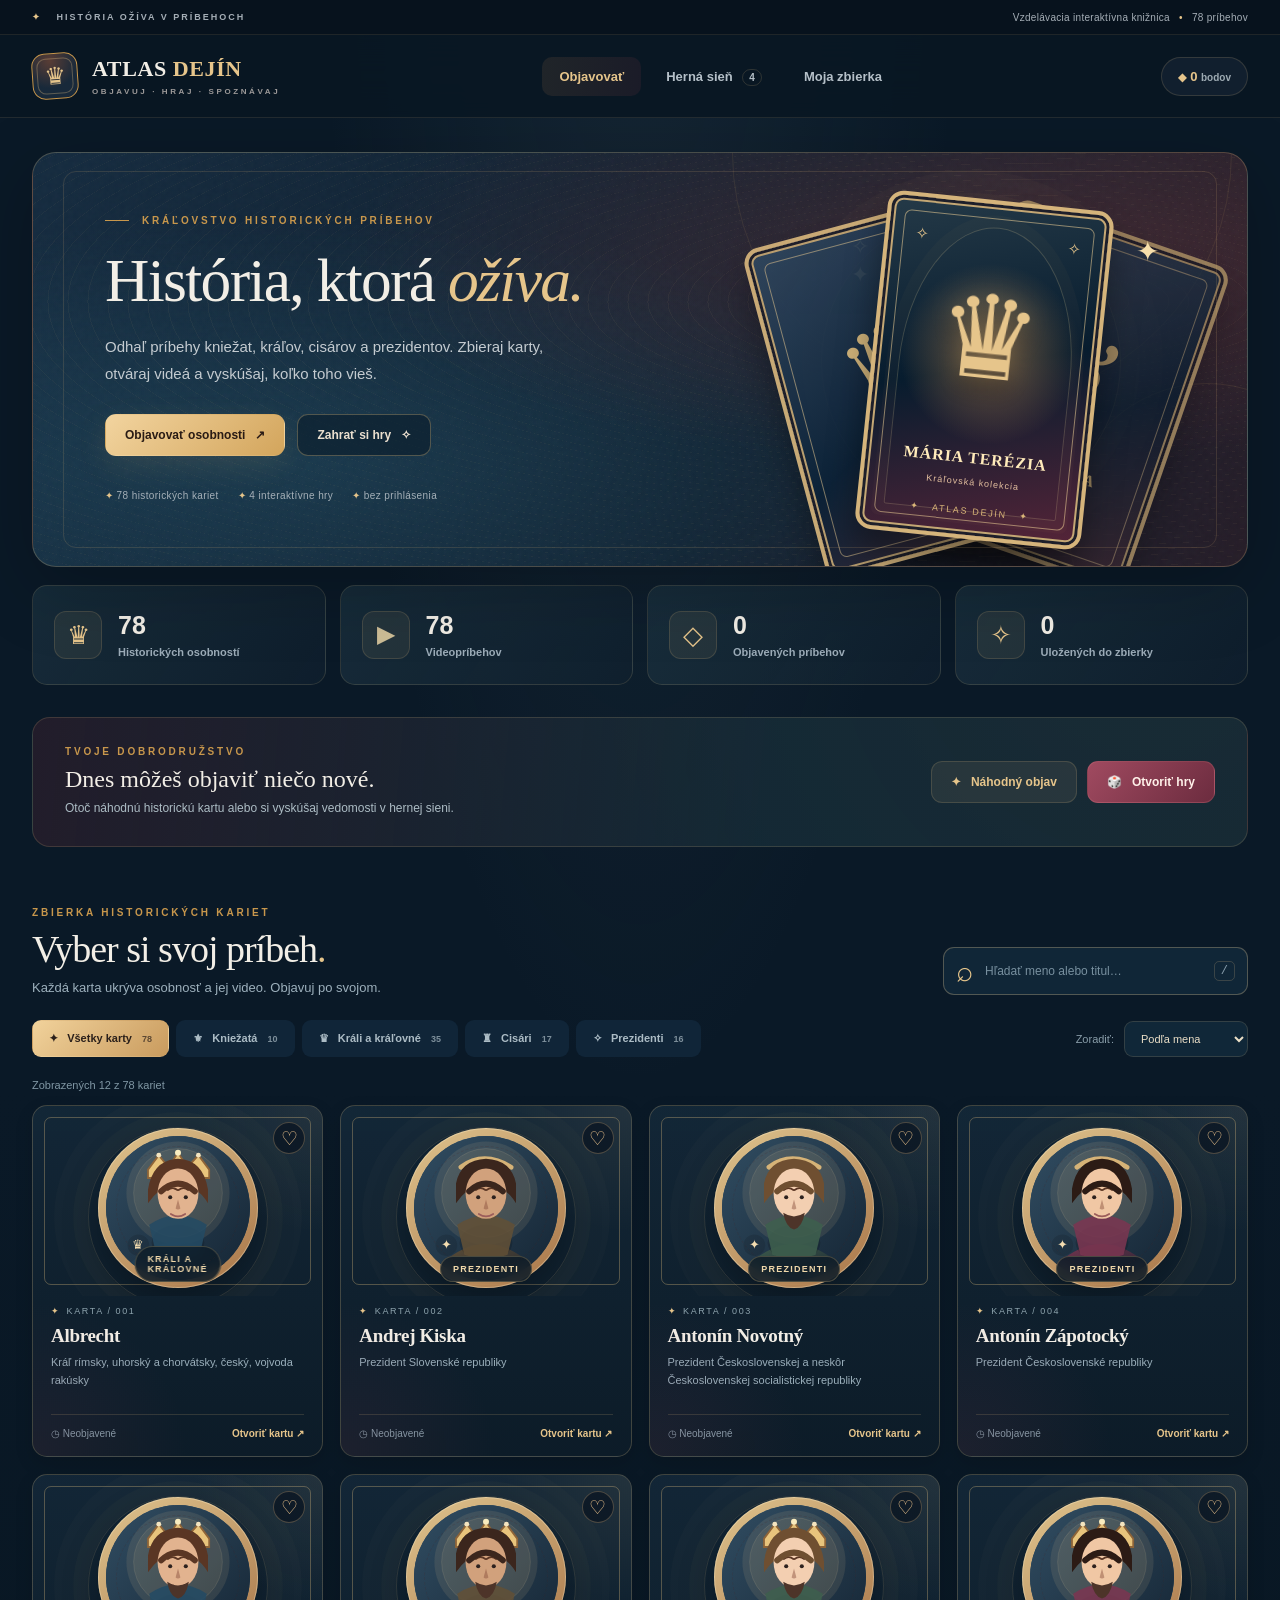
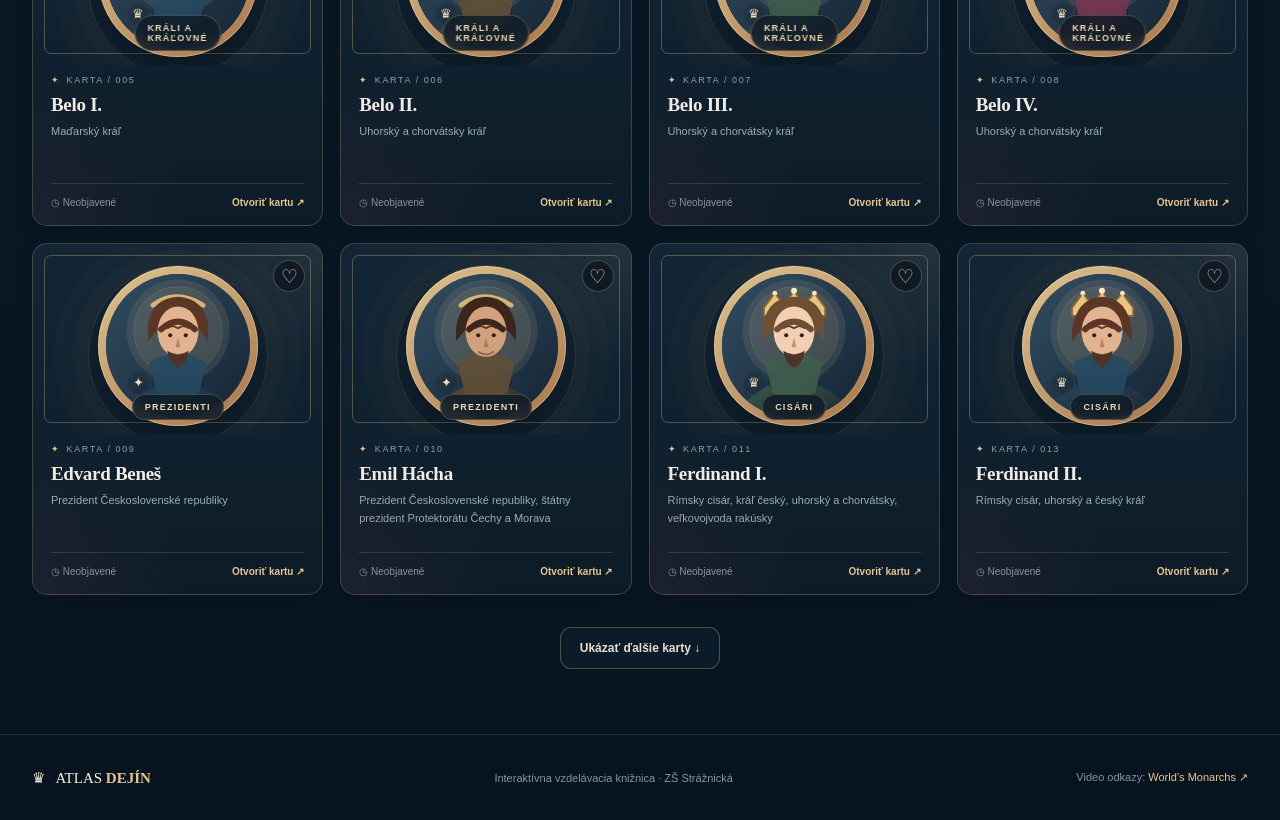
==== index.html @ 0915b70d "Update Atlas dejín with illustrated portraits and in-app video viewer" ====
<!doctype html>
<html lang="sk">
<head>
  <meta charset="utf-8">
  <meta name="viewport" content="width=device-width, initial-scale=1">
  <meta name="theme-color" content="#0a1b29">
  <meta name="robots" content="noindex,nofollow">
  <meta name="description" content="Interaktívny Atlas dejín: 78 historických osobností, videopríbehy, historické karty a štyri učebné hry.">
  <title>Atlas dejín | Objavuj · Hraj · Spoznávaj</title>
  <style>
/* Original Atlas dejín visual language, inspired by historic collector-card palette. */
:root{--bg:#081723;--bg2:#0d2030;--surface:#112838;--surface2:#162e40;--surface3:#1d3548;--line:rgba(224,190,130,.17);--line2:rgba(234,201,149,.30);--gold:#e6c58b;--gold2:#c8974c;--cream:#f8f0dd;--text:#f2eee6;--muted:#9db0bc;--wine:#8c3e50;--wine2:#511c32;--accent:#ffdca2;--radius:18px;--shadow:0 18px 60px rgba(0,0,0,.22)}
*{box-sizing:border-box}html{scroll-behavior:smooth}body{margin:0;background:var(--bg);color:var(--text);font-family:Inter,Arial,Helvetica,sans-serif;-webkit-font-smoothing:antialiased}button,input,select{font:inherit}button{cursor:pointer}button:disabled{cursor:not-allowed}a{color:inherit;text-decoration:none}button:focus-visible,a:focus-visible,input:focus-visible,select:focus-visible{outline:3px solid var(--gold);outline-offset:3px}::selection{background:var(--gold);color:#132438} .shell{width:min(1260px,calc(100% - 64px));margin:0 auto}.app-shell{min-height:100vh;position:relative;overflow:hidden;background:radial-gradient(ellipse at 50% -12%,rgba(78,104,118,.18),transparent 36%),linear-gradient(180deg,#0a1927 0%,#0a1927 45%,#071520 100%)}.utility-band{background:#07121d;border-bottom:1px solid rgba(222,189,127,.11);height:35px}.utility-inner{height:100%;display:flex;align-items:center;justify-content:space-between;color:#a5aeb6;font-size:9px;font-weight:800;letter-spacing:2px}.utility-inner .sparkle{color:var(--gold);margin-right:10px}.utility-right{font-size:10px;letter-spacing:.3px;font-weight:500}.dot{color:var(--gold);margin:0 6px}.site-header{position:sticky;top:0;z-index:30;background:rgba(9,23,35,.93);border-bottom:1px solid rgba(220,188,139,.12);backdrop-filter:blur(18px)}.header-row{height:82px;display:flex;align-items:center;justify-content:space-between;gap:22px}.brand{display:flex;align-items:center;gap:14px;flex-shrink:0}.brand-seal{width:46px;height:46px;border:1px solid var(--gold2);display:grid;place-items:center;position:relative;transform:rotate(-4deg);color:var(--gold);background:radial-gradient(circle at 40% 15%,#593d35,#18293a 60%);border-radius:13px;font-size:24px}.brand-seal:before{content:'';position:absolute;inset:4px;border:1px solid rgba(224,190,130,.35);border-radius:9px}.brand-seal span{z-index:1}.brand-name{font-family:Georgia,'Times New Roman',serif;font-size:22px;letter-spacing:.6px;font-weight:bold;white-space:nowrap}.brand-name>span{color:var(--gold)}.brand-name small{font-family:Arial,sans-serif;font-size:8px;font-weight:700;letter-spacing:2.6px;display:block;color:#9d9a99;margin-top:5px}.main-nav{display:flex;align-items:center;gap:8px}.nav-link{border:0;background:none;color:#b5c0c8;font-size:13px;font-weight:700;border-radius:10px;padding:12px 17px;transition:background .2s,color .2s}.nav-link:hover{color:var(--gold);background:rgba(227,191,127,.06)}.nav-link.active{background:linear-gradient(95deg,rgba(184,126,76,.13),rgba(133,52,67,.14));color:var(--gold)}.nav-num{font-size:10px;margin-left:6px;border-radius:20px;border:1px solid var(--line);padding:2px 6px}.header-side{display:flex;align-items:center;gap:12px}.header-counter{background:#111f2e;border:1px solid var(--line);border-radius:30px;padding:11px 16px;color:var(--gold);font-size:13px;font-weight:800;white-space:nowrap}.header-counter small{font-size:10px;color:#9eabb3;font-weight:600}.counter-glyph{font-size:11px;margin-right:4px}.menu-btn{display:none;background:#142739;border:1px solid var(--line);border-radius:10px;color:var(--gold);padding:10px 14px}.view{display:none}.view.is-active{display:block;animation:fadeUp .35s both}@keyframes fadeUp{from{opacity:.55;transform:translateY(10px)}to{opacity:1;transform:none}}.hero{margin-top:34px;min-height:415px;border:1px solid rgba(242,203,140,.24);border-radius:24px;position:relative;display:flex;overflow:hidden;background:radial-gradient(ellipse at 80% 25%,rgba(117,56,59,.42),transparent 48%),radial-gradient(ellipse at 20% 75%,rgba(33,78,100,.50),transparent 55%),linear-gradient(116deg,#142a3e 3%,#0f1e2d 59%,#251c27 100%);box-shadow:0 20px 75px rgba(0,0,0,.22)}.hero:before,.page-hero:before{content:'';position:absolute;inset:0;background:repeating-radial-gradient(ellipse at 82% 36%,rgba(225,189,121,.065) 0 1px,transparent 1px 20px);opacity:.7;pointer-events:none}.hero-grain{position:absolute;inset:0;opacity:.2;background-image:url("data:image/svg+xml,%3Csvg viewBox='0 0 160 160' xmlns='http://www.w3.org/2000/svg'%3E%3Cfilter id='n'%3E%3CfeTurbulence type='fractalNoise' baseFrequency='.5' numOctaves='2' stitchTiles='stitch'/%3E%3C/filter%3E%3Cpath fill='%23fff' filter='url(%23n)' opacity='.15' d='M0 0h160v160H0z'/%3E%3C/svg%3E");pointer-events:none}.hero:after{content:'';position:absolute;left:30px;right:30px;top:18px;bottom:18px;border:1px solid rgba(215,174,113,.16);border-radius:13px;pointer-events:none}.hero-orbit{position:absolute;border:1px solid rgba(213,171,103,.10);border-radius:50%;width:500px;height:500px;right:15px;top:-250px}.orbit-two{width:280px;height:280px;top:230px;right:-100px}.hero-content{padding:62px 0 46px 72px;position:relative;z-index:2;width:61%}.overline,.section-kicker{font-size:10px;font-weight:900;letter-spacing:2.8px;color:var(--gold2)}.overline{display:flex;align-items:center;gap:13px}.overline i{width:24px;height:1px;background:var(--gold2)}h1,h2,h3,p{margin-top:0}.hero h1,.page-hero h1{font-family:Georgia,'Times New Roman',serif;font-weight:500;letter-spacing:-1.7px;line-height:1.05;font-size:clamp(48px,4.8vw,74px);margin:22px 0 20px;max-width:600px}.hero h1 em,.page-hero h1 em{font-weight:500;color:var(--gold);font-style:italic}.hero p{max-width:470px;color:#c4cbd0;font-size:15px;line-height:1.8;margin-bottom:27px}.hero-buttons{display:flex;gap:12px;flex-wrap:wrap}.btn{border-radius:11px;border:1px solid transparent;padding:13px 19px;font-size:12px;font-weight:850;display:inline-flex;justify-content:center;align-items:center;gap:10px;transition:transform .18s,background .18s,border .18s,box-shadow .18s}.btn:hover:not(:disabled){transform:translateY(-2px)}.btn-gold{background:linear-gradient(135deg,#f2d49f,#d3a55c);color:#291b15;box-shadow:0 9px 30px rgba(234,187,107,.11)}.btn-gold:hover{box-shadow:0 12px 30px rgba(234,187,107,.22)}.btn-outline{background:rgba(13,32,46,.68);border-color:rgba(236,198,134,.30);color:#eadfcf}.btn-outline:hover{background:rgba(234,197,131,.09)}.btn-wine{background:linear-gradient(130deg,#a04a60,#6c2c3f);color:#fff0e9;border-color:rgba(235,145,144,.18)}.btn-quiet{background:rgba(234,201,149,.08);color:var(--gold);border-color:var(--line)}.hero-foot{display:flex;gap:19px;flex-wrap:wrap;font-size:10px;letter-spacing:.4px;color:#a5b0b8;margin-top:34px}.hero-foot span::first-letter{color:var(--gold)}.hero-gallery{position:absolute;right:66px;top:19px;width:420px;height:400px;perspective:1000px}.illustration-halo{position:absolute;left:60px;top:40px;width:300px;height:300px;border:1px solid rgba(231,189,120,.21);border-radius:50%;box-shadow:0 0 0 19px rgba(224,183,118,.035),0 0 0 42px rgba(228,186,119,.023),inset 0 0 50px rgba(219,159,92,.05)}.illustration-halo:after{content:'✧　　　　　✦';position:absolute;top:19px;left:29px;color:var(--gold);font-size:22px;letter-spacing:120px}.display-card{position:absolute;left:100px;top:27px;width:227px;height:340px;border-radius:16px;border:4px solid #d5b47b;background:linear-gradient(150deg,#314860,#0c2238 56%,#482f3a);box-shadow:0 24px 34px rgba(0,0,0,.38),inset 0 0 0 3px #1e1f2a,inset 0 0 0 5px #c4a774}.display-card:after{content:'';position:absolute;inset:14px;border:1px solid rgba(239,207,149,.55);border-radius:7px;pointer-events:none}.back-card{transform:translate(95px,25px) rotate(19deg);opacity:.76;filter:brightness(.85)}.middle-card{transform:translate(-80px,18px) rotate(-15deg);opacity:.93}.display-inner{display:flex;flex-direction:column;align-items:center;justify-content:center;height:100%;gap:24px;color:#dabb7e}.display-inner span{font-size:110px}.display-inner b{font-family:Georgia,serif;letter-spacing:4px}.front-card{background:radial-gradient(circle at 52% 45%,rgba(196,137,78,.55),transparent 42%),linear-gradient(165deg,#253a48,#071c2e 49%,#562438 100%);transform:translate(10px,1px) rotate(6deg);animation:float 5s ease-in-out infinite}.front-card:before{content:'';position:absolute;inset:23px;border:1px solid rgba(244,217,156,.2);border-radius:50% 50% 2px 2px;box-shadow:0 0 0 12px rgba(224,186,117,.028)}@keyframes float{0%,100%{transform:translate(10px,1px) rotate(6deg)}50%{transform:translate(10px,-8px) rotate(5deg)}}.card-corner{position:absolute;top:27px;color:var(--gold);font-size:16px}.left-corner{left:27px}.right-corner{right:27px}.display-crest{position:absolute;top:66px;width:100%;text-align:center;font-size:116px;color:var(--gold);filter:drop-shadow(0 12px 10px rgba(0,0,0,.35));text-shadow:0 0 22px rgba(236,200,135,.35)}.display-name{position:absolute;bottom:68px;left:17px;right:17px;text-align:center;font-family:Georgia,serif;color:#ffebba;font-size:16px;letter-spacing:1px;font-weight:bold}.display-sub{position:absolute;bottom:48px;left:10px;right:10px;text-align:center;font-size:9px;letter-spacing:1px;color:#e5c1a0}.display-bottom{position:absolute;bottom:19px;left:10px;right:10px;text-align:center;color:#dab678;font-size:9px;letter-spacing:1.7px}.hero-stardust{position:absolute;right:22px;top:63px;color:#f7dfab;font-size:28px}.metrics{display:grid;grid-template-columns:repeat(4,1fr);gap:14px;margin-top:18px}.metric{min-height:100px;border:1px solid rgba(229,195,135,.15);border-radius:15px;background:linear-gradient(125deg,rgba(28,51,65,.7),rgba(17,33,47,.64));display:flex;align-items:center;gap:16px;padding:19px 21px}.metric-ico{width:48px;height:48px;border-radius:12px;background:rgba(220,183,127,.08);border:1px solid rgba(220,183,127,.17);display:grid;place-items:center;font-size:26px;color:var(--gold)}.metric strong{display:block;font-size:25px;line-height:1;font-weight:800}.metric span{display:block;color:#9cacb8;font-size:11px;margin-top:8px;font-weight:600}.metric-ico span{color:#ccbd96;margin:0!important;font-size:22px!important}.activity-strip{margin-top:32px;border-radius:18px;border:1px solid var(--line);display:flex;align-items:center;justify-content:space-between;gap:20px;padding:28px 32px;background:linear-gradient(95deg,rgba(75,36,49,.37),rgba(21,43,55,.83) 60%),radial-gradient(circle at 92% -80%,rgba(213,152,74,.18),transparent 50%)}.activity-strip h2{font-family:Georgia,serif;font-weight:500;font-size:24px;margin:9px 0 6px}.activity-strip p{color:#adbdc5;font-size:12px;margin:0;line-height:1.6}.activity-actions{display:flex;gap:10px;flex-wrap:wrap}.library{padding:60px 0 65px;scroll-margin-top:120px}.library-heading{display:flex;align-items:end;justify-content:space-between;gap:22px;margin:9px 0 25px}.library-heading h2,.award-section h2{font-family:Georgia,serif;font-size:38px;letter-spacing:-1px;font-weight:500;margin:0 0 9px}.library-heading h2 span{color:var(--gold)}.library-heading p,.award-section>p{color:var(--muted);font-size:13px;margin:0}.library-search{height:48px;display:flex;align-items:center;background:#102637;border:1px solid var(--line2);border-radius:11px;padding:0 12px;min-width:305px;gap:10px}.library-search>span{font-size:29px;color:var(--gold);line-height:1}.library-search input{border:0;background:transparent;color:var(--text);outline:0;width:100%;font-size:12px;min-width:0}.library-search input::placeholder{color:#78909f}.library-search kbd{border:1px solid rgba(223,190,137,.2);font-size:12px;color:#899ead;border-radius:5px;padding:2px 6px}.filter-toolbar{display:flex;align-items:center;justify-content:space-between;gap:16px;flex-wrap:wrap}.category-filters{display:flex;flex-wrap:wrap;gap:7px}.category-filter{border:1px solid transparent;background:#102538;color:#acbcc5;border-radius:9px;padding:11px 16px;font-size:11px;font-weight:750;transition:all .2s}.category-filter:hover{color:var(--gold);border-color:var(--line2)}.category-filter.active{background:linear-gradient(135deg,#f1d29b,#c99b5e);color:#2b201b}.category-filter small{font-size:9px;opacity:.7;margin-left:7px}.sort-control{display:flex;align-items:center;gap:10px;color:#899da9;font-size:11px}.sort-control select{background:#102738;border:1px solid var(--line);color:#ebdfc7;border-radius:9px;padding:10px 30px 10px 12px;outline:none;font-size:11px}.results-status{font-size:11px;color:#8097a4;margin:22px 0 14px}.card-grid{display:grid;grid-template-columns:repeat(4,minmax(0,1fr));gap:17px}.person-card{border:1px solid rgba(232,197,139,.23);border-radius:15px;overflow:hidden;background:#102637;position:relative;min-width:0;box-shadow:0 7px 18px rgba(0,0,0,.13);transition:transform .23s,border-color .2s,box-shadow .2s}.person-card:hover{transform:translateY(-6px);border-color:rgba(232,197,139,.58);box-shadow:0 18px 36px rgba(0,0,0,.27)}.card-art{height:220px;position:relative;overflow:hidden;background:radial-gradient(ellipse at 50% 58%,rgba(186,141,87,.27),transparent 50%),linear-gradient(150deg,#31495c,#12273a 54%,#513040);border-bottom:1px solid var(--line);cursor:pointer}.person-card.cat-kings .card-art{background:radial-gradient(ellipse at 49% 68%,rgba(197,146,94,.29),transparent 53%),linear-gradient(150deg,#354553,#19293d 49%,#60333c)}.person-card.cat-emperors .card-art{background:radial-gradient(ellipse at 50% 50%,rgba(188,143,85,.25),transparent 57%),linear-gradient(150deg,#433b4b,#1b283a 52%,#44303d)}.person-card.cat-presidents .card-art{background:radial-gradient(ellipse at 50% 50%,rgba(98,133,168,.18),transparent 59%),linear-gradient(145deg,#1f4860,#16293d 57%,#403247)}.person-card.cat-princes .card-art{background:radial-gradient(ellipse at 50% 50%,rgba(204,151,70,.30),transparent 55%),linear-gradient(145deg,#3b4d3f,#192f36 53%,#563847)}.card-art:before{content:'';position:absolute;inset:11px;border:1px solid rgba(238,199,134,.31);border-radius:7px;pointer-events:none}.card-art:after{content:'';position:absolute;left:50%;top:21px;transform:translateX(-50%);height:178px;width:178px;border:1px solid rgba(242,210,148,.13);border-radius:50%;box-shadow:0 0 0 15px rgba(218,186,132,.025),0 0 0 34px rgba(218,186,132,.02);pointer-events:none}.art-corners{position:absolute;left:22px;top:18px;color:rgba(235,200,146,.78);font-size:13px;letter-spacing:13px}.art-mark{position:absolute;left:0;right:0;top:20px;text-align:center;font-family:Georgia,serif;color:rgba(226,197,139,.88);font-size:115px;line-height:1.45;text-shadow:0 10px 28px rgba(0,0,0,.25);transition:transform .4s}.person-card:hover .art-mark{transform:translateY(-5px) scale(1.06)}.art-letter{position:absolute;right:23px;bottom:4px;font-family:Georgia,serif;font-size:75px;font-weight:bold;color:rgba(241,226,183,.10)}.art-ribbon{position:absolute;left:20px;bottom:16px;color:#f1d9ab;font-size:9px;font-weight:850;letter-spacing:1.25px;text-transform:uppercase;background:rgba(5,16,26,.8);padding:7px 10px;border-radius:4px;border:1px solid rgba(244,202,140,.24);max-width:calc(100% - 62px)}.heart-btn{position:absolute;top:16px;right:17px;width:32px;height:32px;border:1px solid rgba(236,193,140,.28);border-radius:50%;background:rgba(8,19,31,.67);color:#efc58e;display:grid;place-items:center;font-size:19px;z-index:2;transition:transform .2s}.heart-btn:hover{transform:scale(1.1)}.heart-btn.saved{color:#ffc1c7;background:rgba(126,44,66,.79)}.watched-dot{position:absolute;bottom:17px;right:18px;color:#eddbad;background:#1b493d;border-radius:20px;padding:5px;font-size:14px;font-weight:bold}.card-info{padding:18px 18px 17px;display:flex;flex-direction:column;min-height:152px}.card-number{font-size:9px;letter-spacing:1.6px;color:#8da3ad;margin-bottom:9px}.person-name{font-family:Georgia,serif;font-size:19px;font-weight:700;letter-spacing:-.3px;margin:0 0 7px}.person-title{color:#9aafbb;font-size:11px;line-height:1.6;margin-bottom:auto;min-height:48px;display:-webkit-box;-webkit-line-clamp:3;-webkit-box-orient:vertical;overflow:hidden}.card-bottom{border-top:1px solid var(--line);margin-top:12px;padding-top:13px;display:flex;justify-content:space-between;align-items:center;gap:8px}.card-bottom span{font-size:10px;color:#859ba7}.card-bottom button{background:transparent;border:0;color:var(--gold);font-weight:850;font-size:10px;padding:4px 0;white-space:nowrap}.card-bottom button:hover{text-decoration:underline}.load-area{text-align:center;margin-top:32px}.load-area[hidden]{display:none!important}.empty-state{min-height:270px;text-align:center;display:flex;align-items:center;justify-content:center;flex-direction:column;background:#102534;border-radius:16px;border:1px dashed rgba(228,189,124,.22);padding:30px}.empty-state[hidden]{display:none}.empty-state>span{font-size:48px;color:var(--gold)}.empty-state h3{font-family:Georgia,serif;font-size:24px;margin:15px 0 8px}.empty-state p{color:#a4b4be;max-width:400px;line-height:1.6;font-size:13px}.footer{border-top:1px solid var(--line);background:#07131e}.footer-inner{min-height:85px;display:flex;align-items:center;justify-content:space-between;flex-wrap:wrap;gap:13px;color:#8595a1;font-size:11px}.footer-brand{font-family:Georgia,serif;font-size:15px;color:var(--cream)}.footer-brand b{color:var(--gold)}.footer a{color:var(--gold)}.inner-page{padding-top:34px;padding-bottom:76px;min-height:700px}.page-hero{border:1px solid var(--line2);border-radius:22px;min-height:260px;padding:42px 55px;position:relative;overflow:hidden;background:radial-gradient(circle at 87% 20%,rgba(141,66,75,.32),transparent 30%),linear-gradient(120deg,#192d40,#142534 60%,#261c29)}.page-hero h1{font-size:clamp(43px,5vw,60px);margin:12px 0 13px}.page-hero p{color:#b9c5ca;max-width:620px;font-size:13px;line-height:1.7;margin-bottom:15px}.game-highscore{display:inline-flex;gap:7px;color:var(--gold);font-size:12px;font-weight:800;background:rgba(221,184,117,.07);border:1px solid var(--line);border-radius:25px;padding:10px 14px}.game-selector{display:grid;grid-template-columns:repeat(4,1fr);gap:16px;margin-top:25px}.game-tile{min-height:285px;text-align:left;display:flex;flex-direction:column;align-items:flex-start;border:1px solid var(--line);background:linear-gradient(140deg,#162d40,#102331);border-radius:17px;color:var(--text);padding:23px;transition:transform .2s,box-shadow .2s,border .2s}.game-tile:hover{transform:translateY(-5px);border-color:var(--gold2);box-shadow:var(--shadow)}.game-tile-icon{height:64px;width:64px;border-radius:15px;border:1px solid rgba(219,183,121,.25);background:radial-gradient(circle at 45% 40%,rgba(157,85,87,.35),rgba(220,179,113,.07));display:grid;place-items:center;font-size:34px;color:var(--gold);margin-bottom:20px}.game-tile small{font-size:9px;color:var(--gold2);letter-spacing:2px;font-weight:800}.game-tile h3{font-family:Georgia,serif;font-weight:500;font-size:23px;margin:11px 0}.game-tile p{font-size:12px;color:#9bafbc;line-height:1.65;margin-bottom:25px}.game-tile b{font-size:11px;color:var(--gold);margin-top:auto}.game-tile b span{margin-left:8px}.game-stage{max-width:940px;margin:28px auto 44px;border:1px solid var(--line2);border-radius:20px;background:linear-gradient(155deg,#162b3d,#0d1f30);padding:30px}.game-stage[hidden]{display:none}.stage-toolbar{display:flex;align-items:center;justify-content:space-between;gap:15px;padding-bottom:22px;border-bottom:1px solid var(--line)}.back-btn{background:none;border:0;color:#dfc394;font-size:12px;font-weight:800;padding:8px}.stage-score{color:var(--gold);font-weight:800;font-size:12px}.quiz-topline{display:flex;justify-content:space-between;align-items:center;gap:8px;color:#bdc6c9;font-size:11px;text-transform:uppercase;letter-spacing:1px;font-weight:800;margin:25px 0 13px}.quiz-progress{height:6px;border-radius:10px;background:#344659;overflow:hidden;margin-bottom:28px}.quiz-progress>div{background:linear-gradient(90deg,#b47649,#f5d89d);height:100%;border-radius:10px;transition:width .25s}.quiz-question{font-family:Georgia,serif;font-weight:500;font-size:clamp(24px,4vw,37px);margin:0 0 12px}.quiz-subtitle{color:#a9b7bf;font-size:12px;margin:0 0 24px}.quote-box{border:1px solid rgba(228,191,138,.28);background:rgba(4,14,25,.32);padding:24px;border-radius:13px;color:#f2ddac;font-family:Georgia,serif;font-size:clamp(19px,2.2vw,24px);line-height:1.45;margin:15px 0 24px}.quote-box:before{content:'“';color:#986c50;font-size:44px;line-height:0;vertical-align:-17px;margin-right:5px}.answer-grid{display:grid;grid-template-columns:repeat(2,minmax(0,1fr));gap:12px}.answer-button{min-height:70px;display:flex;align-items:center;text-align:left;gap:13px;background:#1a3448;border:1px solid var(--line);color:#e6e9e7;border-radius:11px;padding:14px 17px;font-size:13px;font-weight:700;transition:background .2s,border .2s}.answer-button:hover:not(:disabled){background:#294356;border-color:var(--gold2)}.answer-button .answer-letter{width:28px;height:28px;display:grid;place-items:center;border-radius:8px;background:rgba(224,189,130,.10);color:var(--gold);font-size:11px;flex-shrink:0}.answer-button.correct{border-color:#69ba98;background:#1a473f}.answer-button.incorrect{border-color:#d87880;background:#5d2939}.answer-button:disabled{opacity:.9}.quiz-feedback{font-size:13px;margin:15px 0;min-height:23px;color:#ead2a7;font-weight:700}.quiz-footer{display:flex;align-items:center;justify-content:space-between;gap:10px;flex-wrap:wrap;margin-top:10px}.quiz-footer small{font-size:11px;color:#90a3ac}.quiz-footer .btn:disabled{opacity:.43}.hint-text{font-size:11px;color:#dbc49c;margin:14px 0}.complete{text-align:center;padding:52px 12px 40px}.complete-medal{height:92px;width:92px;margin:auto;border:1px solid var(--line2);border-radius:50%;display:grid;place-items:center;font-size:46px;background:linear-gradient(140deg,#64403a,#182c3c)}.complete h2{font-family:Georgia,serif;font-size:41px;margin:22px 0 12px;font-weight:500}.complete p{color:#a4b4be;font-size:13px;line-height:1.7}.complete-points{color:var(--gold);font-weight:900;margin:18px 0 22px}.complete-actions{display:flex;justify-content:center;gap:12px;flex-wrap:wrap}.tf-controls{display:grid;grid-template-columns:1fr 1fr;gap:12px}.tf-controls .answer-button{font-size:17px;justify-content:center}.memory-stats{display:flex;align-items:center;justify-content:space-between;gap:12px;color:#d7c5a2;font-size:12px;margin:22px 0}.memory-grid{display:grid;grid-template-columns:repeat(4,minmax(0,1fr));gap:10px}.memory-card{perspective:700px;min-height:120px;border:0;padding:0;color:#fff;background:transparent}.memory-card-inner{position:relative;width:100%;height:100%;min-height:120px;transform-style:preserve-3d;transition:transform .45s}.memory-card.flipped .memory-card-inner,.memory-card.matched .memory-card-inner{transform:rotateY(180deg)}.memory-face{position:absolute;inset:0;display:flex;flex-direction:column;align-items:center;justify-content:center;text-align:center;padding:10px;border-radius:12px;backface-visibility:hidden}.memory-face.back{border:1px solid #aa8253;background:radial-gradient(circle at 50% 50%,#314b5d,#101e31 78%);font-size:42px;color:#c8a46b}.memory-face.back:after{content:'';position:absolute;inset:8px;border:1px solid rgba(226,194,135,.34);border-radius:8px}.memory-face.front{transform:rotateY(180deg);background:#f5e4c1;color:#34251d;border:2px solid #c3a271;font-size:12px;font-weight:800;line-height:1.35;overflow-wrap:anywhere}.memory-face.front small{font-size:9px;letter-spacing:1px;margin-bottom:7px;color:#8a5360;text-transform:uppercase}.memory-card.matched .memory-face.front{border-color:#67927c;background:#d7e9cd}.memory-card:disabled{cursor:default}.speed-timer{font-family:Georgia,serif;font-size:34px;color:#f4daac}.speed-timer.warning{color:#fa9ba3}.award-section{margin-top:70px}.award-section h2{margin:8px 0}.award-section>p{margin-bottom:20px}.badge-grid{display:grid;grid-template-columns:repeat(3,1fr);gap:13px}.achievement{display:flex;align-items:center;gap:15px;background:#112638;border-radius:13px;padding:17px;border:1px solid var(--line)}.achievement .award-icon{width:54px;height:54px;border:1px solid rgba(228,192,131,.34);background:linear-gradient(130deg,#432c3c,#203849);border-radius:50%;display:grid;place-items:center;font-size:28px;filter:grayscale(.85);opacity:.5;flex-shrink:0}.achievement.unlocked .award-icon{filter:none;opacity:1;border-color:var(--gold2)}.achievement strong{display:block;font-size:12px;color:#e8d5b9;margin-bottom:7px}.achievement small{font-size:11px;color:#91a5b3;line-height:1.5}.achievement.unlocked{border-color:rgba(236,200,143,.48)}.collection-progress{max-width:370px}.collection-progress>span{font-size:11px;font-weight:800;color:var(--gold)}.progress-line{height:7px;background:#354251;border-radius:30px;overflow:hidden;margin-top:10px}.progress-line>div{height:100%;background:linear-gradient(90deg,#934357,#d9b276);transition:width .25s}.collection-tabs{display:flex;gap:8px;margin:28px 0 24px}.tab{background:#112c3e;border:1px solid var(--line);color:#afbdc6;border-radius:9px;padding:12px 19px;font-size:12px;font-weight:800}.tab.active{color:#2d231c;background:var(--gold)}.tab span{opacity:.7;margin-left:6px}.collection-note{font-size:11px;color:#8497a4;margin-top:30px}.modal-backdrop{position:fixed;inset:0;background:rgba(2,9,17,.83);backdrop-filter:blur(10px);z-index:50;display:grid;place-items:center;padding:20px;overflow-y:auto}.modal-backdrop[hidden]{display:none}.person-dialog{display:grid;grid-template-columns:minmax(270px,.8fr) minmax(340px,1fr);position:relative;max-width:870px;width:100%;border:1px solid rgba(238,202,146,.51);border-radius:19px;overflow:hidden;background:#11283b;box-shadow:0 30px 80px rgba(0,0,0,.6)}.modal-close{position:absolute;top:15px;right:15px;z-index:3;border:1px solid rgba(226,189,127,.28);background:#142838;color:var(--gold);font-size:26px;border-radius:50%;width:39px;height:39px;line-height:1}.dialog-left{min-height:420px;padding:32px;display:flex;align-items:center;justify-content:center;position:relative;overflow:hidden;background:radial-gradient(circle at 50% 50%,rgba(181,132,70,.23),transparent 45%),linear-gradient(160deg,#284151,#192b39 50%,#522a3b)}.dialog-left:after{content:'';inset:22px;position:absolute;border:1px solid rgba(231,193,132,.36);border-radius:12px}.dialog-ornament{border:5px solid #c9a46d;border-radius:15px;width:235px;min-height:330px;display:flex;align-items:center;justify-content:center;flex-direction:column;position:relative;background:radial-gradient(circle at 50% 45%,rgba(227,178,93,.16),transparent 60%),linear-gradient(135deg,#244055,#0b2135 70%,#4d2d3c);box-shadow:0 20px 30px rgba(0,0,0,.26)}.dialog-ornament:before{content:'';position:absolute;inset:8px;border:1px solid rgba(238,211,152,.67);border-radius:7px}.dialog-ornament>span{font-size:100px;color:var(--gold);text-shadow:0 0 25px rgba(230,183,99,.2)}.dialog-ornament>b{font-family:Georgia,serif;font-size:19px;margin-top:10px;max-width:200px;text-align:center}.dialog-ornament>small{font-size:9px;color:#e5c697;letter-spacing:1px;margin-top:10px}.dialog-right{padding:61px 40px 42px}.dialog-kicker{font-size:10px;color:var(--gold2);letter-spacing:2px;font-weight:900}.dialog-right h2{font-family:Georgia,serif;font-weight:500;font-size:38px;margin:14px 0 14px;line-height:1.15}.dialog-right p{font-size:14px;color:#bfccd3;line-height:1.8;margin:0 0 30px}.dialog-right .btn{width:100%;margin-bottom:11px}.dialog-meta{margin-top:22px;padding:15px 0 0;border-top:1px solid var(--line);font-size:11px;color:#9baeb9;line-height:1.75}.dialog-meta strong{color:#d6c097}.dialog-nav{display:flex;justify-content:space-between;gap:10px;margin-top:19px}.dialog-nav button{background:none;color:#e1c28f;border:0;padding:8px;font-size:11px;font-weight:750}.toast-holder{position:fixed;bottom:24px;right:24px;z-index:100;display:flex;flex-direction:column;gap:9px;pointer-events:none}.toast{background:#f1d7a7;color:#2c211f;border-radius:11px;padding:13px 18px;box-shadow:var(--shadow);font-size:12px;font-weight:800;animation:toastIn .3s both}@keyframes toastIn{from{opacity:0;transform:translateY(10px)}to{opacity:1;transform:none}}@media(prefers-reduced-motion:reduce){*,*:before,*:after{scroll-behavior:auto!important;animation-duration:.01ms!important;transition-duration:.01ms!important}}
@media(max-width:1060px){.hero-content{padding-left:46px;width:60%}.hero-gallery{right:-34px;transform:scale(.85)}.card-grid{grid-template-columns:repeat(3,minmax(0,1fr))}.metrics{grid-template-columns:repeat(2,1fr)}.game-selector{grid-template-columns:repeat(2,1fr)}.badge-grid{grid-template-columns:repeat(2,1fr)}.header-row{gap:10px}.brand-name{font-size:19px}.nav-link{padding:12px 10px}}
@media(max-width:740px){.shell{width:min(100% - 32px,560px)}.utility-right{display:none}.utility-band{height:29px}.header-row{height:69px}.brand-seal{width:40px;height:40px}.brand-name{font-size:18px}.brand-name small{font-size:7px;letter-spacing:1.6px}.main-nav{display:none;position:absolute;left:0;right:0;top:68px;background:#0b1d2c;padding:12px 16px;border-bottom:1px solid var(--line);flex-direction:column;align-items:stretch;box-shadow:0 18px 30px rgba(0,0,0,.25)}.main-nav.is-open{display:flex}.nav-link{text-align:left;padding:14px}.menu-btn{display:block}.header-counter{padding:9px 12px;font-size:11px}.header-counter small{font-size:9px}.hero{margin-top:17px;min-height:550px;display:block;border-radius:17px}.hero:after{left:12px;right:12px;top:12px;bottom:12px}.hero-content{width:100%;padding:33px 27px 10px}.hero h1{font-size:clamp(39px,9vw,54px);max-width:450px}.hero p{font-size:12px;line-height:1.6;max-width:460px}.hero-foot{margin-top:19px;font-size:9px;gap:11px}.hero-gallery{top:264px;right:calc(50% - 205px);transform:scale(.63);transform-origin:top center}.metrics{gap:9px;margin-top:12px}.metric{min-height:86px;padding:12px;gap:10px}.metric-ico{width:38px;height:38px;flex-shrink:0;font-size:21px}.metric strong{font-size:20px}.metric span{font-size:9px;margin-top:5px}.activity-strip{margin-top:18px;padding:22px;display:block}.activity-strip h2{font-size:23px}.activity-actions{margin-top:16px}.library{padding-top:45px}.library-heading{display:block}.library-heading h2,.award-section h2{font-size:33px}.library-search{margin-top:20px;min-width:0;width:100%}.sort-control{margin-left:auto}.card-grid{grid-template-columns:repeat(2,minmax(0,1fr));gap:10px}.card-art{height:171px}.art-mark{font-size:95px;top:5px}.art-letter{font-size:53px}.art-ribbon{font-size:7px;left:13px;bottom:12px;padding:6px 7px}.heart-btn{right:10px;top:10px;width:28px;height:28px}.card-info{padding:12px;min-height:160px}.person-name{font-size:17px}.person-title{font-size:10px;min-height:59px}.card-bottom{flex-wrap:wrap}.card-bottom button{font-size:10px}.page-hero{padding:30px 25px;min-height:240px}.page-hero h1{font-size:43px}.game-selector{grid-template-columns:repeat(2,minmax(0,1fr));gap:9px}.game-tile{min-height:250px;padding:16px}.game-tile-icon{width:46px;height:46px;font-size:27px;margin-bottom:13px}.game-tile h3{font-size:20px}.game-tile p{font-size:11px}.game-stage{padding:15px;margin-top:18px}.answer-grid{grid-template-columns:1fr}.answer-button{min-height:62px}.badge-grid{grid-template-columns:1fr}.memory-grid{grid-template-columns:repeat(3,minmax(0,1fr));gap:6px}.memory-card,.memory-card-inner{min-height:100px}.memory-face.front{font-size:10px;padding:7px}.person-dialog{grid-template-columns:1fr;max-width:450px}.modal-backdrop{align-items:start}.dialog-left{min-height:290px;padding:18px}.dialog-ornament{width:185px;min-height:238px}.dialog-ornament>span{font-size:70px}.dialog-ornament>b{font-size:15px}.dialog-right{padding:26px 24px 31px}.dialog-right h2{font-size:29px}.dialog-right p{font-size:12px;margin-bottom:18px}.footer-inner{padding:22px 0;justify-content:center;text-align:center}}
@media(max-width:380px){.shell{width:calc(100% - 24px)}.brand-name{font-size:16px}.brand-name small{font-size:6px}.hero h1{font-size:37px}.hero-content{padding-left:22px;padding-right:22px}.hero{min-height:570px}.hero-gallery{top:286px}.metric{padding:8px}.metric-ico{width:34px;height:34px}.metric strong{font-size:18px}.category-filter{padding:9px 11px}.person-name{font-size:15px}.card-info{padding:10px}}

  
/* --- v3 portraits and embedded video --- */
.person-card{position:relative;overflow:hidden;background:linear-gradient(180deg,rgba(20,40,56,.92),rgba(13,28,40,.95));}
.person-card::before{content:'';position:absolute;inset:0;background:radial-gradient(circle at top right,rgba(230,197,139,.08),transparent 28%),radial-gradient(circle at bottom left,rgba(145,63,91,.12),transparent 34%);pointer-events:none}
.card-art{height:auto!important;background:none!important;border:0!important;padding:22px 20px 8px;display:flex;align-items:center;justify-content:center;position:relative}
.card-medallion{position:relative;width:160px;height:160px;border-radius:50%;padding:8px;background:linear-gradient(145deg,rgba(241,211,151,.92),rgba(177,121,73,.94));box-shadow:0 16px 36px rgba(0,0,0,.30), inset 0 0 0 1px rgba(255,239,204,.35);cursor:pointer;transition:transform .2s ease, box-shadow .2s ease}
.card-medallion:hover{transform:translateY(-3px) scale(1.02);box-shadow:0 20px 42px rgba(0,0,0,.35)}
.card-medallion::before{content:'';position:absolute;inset:8px;border-radius:50%;border:1px solid rgba(255,241,206,.7);pointer-events:none}
.card-medallion::after{content:'';position:absolute;inset:18px;border-radius:50%;border:1px dashed rgba(78,40,39,.18);pointer-events:none}
.portrait-frame{position:relative;width:100%;height:100%;border-radius:50%;overflow:hidden;background:radial-gradient(circle at 50% 25%,#35556c 0%,#1a3246 56%,#10212e 100%)}
.portrait-svg{width:100%;height:100%;display:block}
.art-ribbon{left:50%!important;transform:translateX(-50%);bottom:6px!important;border-radius:999px;background:rgba(14,28,40,.84)!important;backdrop-filter:blur(6px);border:1px solid rgba(232,199,135,.24);padding:7px 12px!important}
.art-corners,.art-mark,.art-letter{display:none!important}
.watched-dot{top:14px!important;right:14px!important;left:auto!important;z-index:3;box-shadow:0 8px 18px rgba(0,0,0,.28)}
.card-info{padding-top:10px!important}
.card-number{display:inline-flex;align-items:center;gap:6px}
.card-number::before{content:'✦';color:var(--gold)}
.card-bottom button{padding:0;background:none;border:0;color:var(--gold);font-weight:800}
.dialog-left{padding:28px!important}
.dialog-ornament{width:min(100%,290px)!important;min-height:360px!important;border-radius:22px!important;overflow:hidden;background:linear-gradient(165deg,#294458,#0d2236 60%,#47283a)!important}
.dialog-ornament > span,.dialog-ornament > b,.dialog-ornament > small{display:none!important}
.dialog-portrait-wrap{width:100%;display:flex;flex-direction:column;align-items:center;gap:14px;padding:26px 20px 20px;position:relative;z-index:1}
.dialog-medallion{width:196px;height:196px;border-radius:50%;padding:10px;background:linear-gradient(145deg,#efcf94,#b97b4c);box-shadow:0 18px 34px rgba(0,0,0,.3), inset 0 0 0 1px rgba(255,244,218,.4)}
.dialog-medallion .portrait-frame{background:radial-gradient(circle at 50% 20%,#486a81 0%,#213d52 60%,#112333 100%)}
.dialog-badge{font-size:10px;letter-spacing:2px;color:#f0d7a7;font-weight:900}
.dialog-quote{font-family:Georgia,serif;color:#fff3d5;font-size:21px;text-align:center;line-height:1.25;max-width:220px}
.dialog-meta-mini{font-size:10px;letter-spacing:1.3px;color:#d7bc8a}
.person-dialog{max-width:980px!important}
.dialog-right{padding-bottom:36px!important}
.dialog-actions{display:grid;grid-template-columns:1fr;gap:10px;margin-bottom:14px}
.inline-video-panel{display:none;margin:18px 0 14px;border:1px solid rgba(230,195,135,.22);border-radius:16px;overflow:hidden;background:rgba(10,22,31,.62)}
.inline-video-panel.is-open{display:block;animation:fadeUp .25s both}
.inline-video-head{display:flex;align-items:center;justify-content:space-between;gap:12px;padding:12px 14px;border-bottom:1px solid rgba(230,195,135,.18);background:rgba(255,255,255,.02)}
.inline-video-head strong{font-size:12px;letter-spacing:.4px;color:#f0dfc1}
.inline-video-close{border:1px solid rgba(236,198,134,.24);background:#11283b;color:var(--gold);border-radius:10px;padding:7px 11px;font-size:11px;font-weight:800}
.inline-video-shell{aspect-ratio:16/10;background:#08131d}
.inline-video-shell iframe{display:block;width:100%;height:100%;border:0;background:#08131d}
.video-panel-meta{padding:12px 14px;color:#9fb0bb;font-size:11px;line-height:1.6}
.video-panel-meta a{color:var(--gold);text-decoration:underline}
@media(max-width:740px){
 .card-medallion{width:132px;height:132px}
 .dialog-ornament{min-height:unset!important}
 .dialog-medallion{width:160px;height:160px}
 .dialog-quote{font-size:18px}
 .inline-video-shell{aspect-ratio:16/12}
}

</style>


</head>
<body>
<div class="app-shell">
  <div class="utility-band"><div class="shell utility-inner"><span><span class="sparkle">✦</span> HISTÓRIA OŽÍVA V PRÍBEHOCH</span><span class="utility-right">Vzdelávacia interaktívna knižnica <span class="dot">•</span> 78 príbehov</span></div></div>
  <header class="site-header" id="top"><div class="shell header-row">
    <a class="brand" href="#objavuj" id="brandHome" aria-label="Atlas dejín – úvod"><span class="brand-seal"><span>♛</span></span><span class="brand-name">ATLAS<span> DEJÍN</span><small>OBJAVUJ · HRAJ · SPOZNÁVAJ</small></span></a>
    <nav class="main-nav" aria-label="Hlavná navigácia"><button class="nav-link active" data-nav="explore">Objavovať</button><button class="nav-link" data-nav="games">Herná sieň <span class="nav-num">4</span></button><button class="nav-link" data-nav="collection">Moja zbierka</button></nav>
    <div class="header-side"><span class="header-counter"><span class="counter-glyph">◆</span><span id="headerPoints">0</span> <small>bodov</small></span><button class="menu-btn" id="menuBtn" aria-expanded="false" aria-label="Otvoriť ponuku">☰</button></div>
  </div></header>
  <main id="mainArea">
    <section id="exploreView" class="view is-active">
      <div class="shell">
        <section class="hero" aria-labelledby="heroTitle">
          <div class="hero-grain"></div><div class="hero-orbit orbit-one"></div><div class="hero-orbit orbit-two"></div>
          <div class="hero-content"><div class="overline"><i></i> KRÁĽOVSTVO HISTORICKÝCH PRÍBEHOV</div><h1 id="heroTitle">História, ktorá <em>ožíva.</em></h1><p>Odhaľ príbehy kniežat, kráľov, cisárov a prezidentov. Zbieraj karty, otváraj videá a vyskúšaj, koľko toho vieš.</p><div class="hero-buttons"><button class="btn btn-gold" id="jumpExplore">Objavovať osobnosti <span>↗</span></button><button class="btn btn-outline" data-nav="games">Zahrať si hry <span>✧</span></button></div><div class="hero-foot"><span>✦ 78 historických kariet</span><span>✦ 4 interaktívne hry</span><span>✦ bez prihlásenia</span></div></div>
          <div class="hero-gallery" aria-hidden="true"><div class="illustration-halo"></div><div class="display-card back-card"><div class="display-inner"><span>❦</span><b>HISTORIA</b></div></div><div class="display-card middle-card"><div class="display-inner"><span>♛</span><b>REGNUM</b></div></div><div class="display-card front-card"><div class="card-corner left-corner">✧</div><div class="card-corner right-corner">✧</div><div class="display-crest">♛</div><div class="display-name">MÁRIA TERÉZIA</div><div class="display-sub">Kráľovská kolekcia</div><div class="display-bottom">✦ &nbsp; ATLAS DEJÍN &nbsp; ✦</div></div><div class="hero-stardust">✦</div></div>
        </section>
        <div class="metrics" aria-label="Prehľad knižnice"><div class="metric"><div class="metric-ico">♛</div><div><strong id="totalCount">78</strong><span>Historických osobností</span></div></div><div class="metric"><div class="metric-ico"><span class="play-tri">▶</span></div><div><strong>78</strong><span>Videopríbehov</span></div></div><div class="metric"><div class="metric-ico">◇</div><div><strong id="watchedCount">0</strong><span>Objavených príbehov</span></div></div><div class="metric"><div class="metric-ico">✧</div><div><strong id="favCount">0</strong><span>Uložených do zbierky</span></div></div></div>
        <section class="activity-strip" aria-labelledby="activityTitle"><div><div class="section-kicker">TVOJE DOBRODRUŽSTVO</div><h2 id="activityTitle">Dnes môžeš objaviť niečo nové.</h2><p>Otoč náhodnú historickú kartu alebo si vyskúšaj vedomosti v hernej sieni.</p></div><div class="activity-actions"><button class="btn btn-quiet" id="surpriseBtn">✦ &nbsp; Náhodný objav</button><button class="btn btn-wine" data-nav="games">🎲 &nbsp; Otvoriť hry</button></div></section>
        <section class="library" id="library" aria-labelledby="libraryTitle"><div class="section-kicker">ZBIERKA HISTORICKÝCH KARIET</div><div class="library-heading"><div><h2 id="libraryTitle">Vyber si svoj príbeh<span>.</span></h2><p>Každá karta ukrýva osobnosť a jej video. Objavuj po svojom.</p></div><div class="library-search"><span aria-hidden="true">⌕</span><input id="searchField" aria-label="Hľadať osobnosť" type="search" placeholder="Hľadať meno alebo titul…" autocomplete="off"><kbd>/</kbd></div></div><div class="filter-toolbar"><div class="category-filters" id="categoryFilters" role="group" aria-label="Filtrovať osobnosti"></div><label class="sort-control">Zoradiť: <select id="sortSelect"><option value="alphabet">Podľa mena</option><option value="reverse">Od Z po A</option><option value="random">Premiešať</option></select></label></div><div class="results-status" id="resultsStatus" aria-live="polite"></div><div class="card-grid" id="cardGrid"></div><div class="load-area"><button class="btn btn-outline" id="loadMoreBtn">Ukázať ďalšie karty ↓</button></div></section>
      </div>
    </section>
    <section id="gamesView" class="view" aria-labelledby="gamesTitle"><div class="shell inner-page"><div class="page-hero games-hero"><div class="section-kicker">HERNÁ SIEŇ</div><h1 id="gamesTitle">Učenie, ktoré je <em>hra.</em></h1><p>Štyri odlišné výzvy. Vyber si hru, zbieraj body a odomykaj svoje historické odznaky.</p><div class="game-highscore">✦ <span id="gamesTotalScore">0</span> tvojich bodov</div></div><div class="game-selector" id="gameSelector"><button class="game-tile" data-start-game="identity"><span class="game-tile-icon">♛</span><small>01 · KVÍZ</small><h3>Kto som?</h3><p>Uhádni osobnosť podľa jej historického titulu.</p><b>Spustiť hru <span>↗</span></b></button><button class="game-tile" data-start-game="truefalse"><span class="game-tile-icon">◈</span><small>02 · ROZHODOVANIE</small><h3>Pravda či výmysel?</h3><p>Patrí titul naozaj uvedenej osobnosti?</p><b>Spustiť hru <span>↗</span></b></button><button class="game-tile" data-start-game="memory"><span class="game-tile-icon">▦</span><small>03 · PAMÄŤ</small><h3>Kráľovské pexeso</h3><p>Hľadaj dvojice mien a správnych titulov.</p><b>Spustiť hru <span>↗</span></b></button><button class="game-tile" data-start-game="speed"><span class="game-tile-icon">⚡</span><small>04 · RÝCHLOSŤ</small><h3>Časová výzva</h3><p>Roztrieď osobnosti, kým vyprší čas.</p><b>Spustiť hru <span>↗</span></b></button></div><div class="game-stage" id="gameStage" hidden><div class="stage-toolbar"><button class="back-btn" id="backToGames">← Všetky hry</button><span class="stage-score" id="livePoints">✦ 0 bodov</span></div><div id="gameContent" aria-live="polite"></div></div><section class="award-section" aria-labelledby="badgesTitle"><div class="section-kicker">ODMENY ZA OBJAVOVANIE</div><h2 id="badgesTitle">Tvoje odznaky</h2><p>Postupne si ich odomkneš pri objavovaní videí a hraní hier.</p><div class="badge-grid" id="badgesGrid"></div></section></div></section>
    <section id="collectionView" class="view" aria-labelledby="collectionTitle"><div class="shell inner-page"><div class="page-hero collection-hero"><div class="section-kicker">MOJA ZBIERKA</div><h1 id="collectionTitle">Tvoja cesta <em>dejinami.</em></h1><p>Ukladaj si obľúbené osobnosti a sleduj, ktoré príbehy si už objavil.</p><div class="collection-progress"><span id="progressLabel">0 z 78 príbehov</span><div class="progress-line"><div id="progressBar" style="width:0%"></div></div></div></div><div class="collection-tabs" role="group" aria-label="Typ zbierky"><button class="tab active" data-collection="saved">♡ Obľúbené <span id="savedTabCount">0</span></button><button class="tab" data-collection="watched">✓ Pozreté <span id="watchedTabCount">0</span></button></div><div class="card-grid" id="collectionGrid"></div><div class="empty-state" id="collectionEmpty" hidden><span>♧</span><h3>Tu sa tvoja zbierka začne.</h3><p>Otvor niektorú historickú kartu a ulož si ju medzi obľúbené alebo označ video ako pozreté.</p><button class="btn btn-gold" data-nav="explore">Objaviť osobnosti ↗</button></div><div class="collection-note">Tvoj postup sa ukladá iba v tomto prehliadači a na tomto zariadení. Nevyžaduje sa účet.</div></div></section>
  </main>
  <footer class="footer"><div class="shell footer-inner"><span class="footer-brand">♛ &nbsp; ATLAS <b>DEJÍN</b></span><span>Interaktívna vzdelávacia knižnica · ZŠ Strážnická</span><span>Video odkazy: <a href="https://worldsmonarchs.com/" rel="noopener noreferrer" target="_blank">World’s Monarchs ↗</a></span></div></footer>
</div>
<div class="modal-backdrop" id="personOverlay" hidden><div class="person-dialog" role="dialog" aria-modal="true" aria-labelledby="personDialogTitle"><button class="modal-close" id="closePerson" aria-label="Zavrieť okno">×</button><div class="dialog-left" id="dialogLeft"></div><div class="dialog-right" id="dialogRight"></div></div></div>
<div class="toast-holder" id="toastHolder" role="status" aria-live="polite"></div>
  <script>
/* Names, titles and video URLs are from the supplied workbook. */
window.ATLAS_PEOPLE = [
  {
    "id": 1,
    "name": "Albrecht",
    "title": "Kráľ rímsky, uhorský a chorvátsky, český, vojvoda rakúsky",
    "url": "https://worldsmonarchs.com/cs/panovnici/evropa/albrecht-habsbursky-t2y4u6i8/",
    "category": "kings"
  },
  {
    "id": 2,
    "name": "Andrej Kiska",
    "title": "Prezident Slovenské republiky",
    "url": "https://worldsmonarchs.com/cs/panovnici/evropa/andrej-kiska-s1d3f5g7/",
    "category": "presidents"
  },
  {
    "id": 3,
    "name": "Antonín Novotný",
    "title": "Prezident Československej a neskôr Československej socialistickej republiky",
    "url": "https://worldsmonarchs.com/cs/panovnici/evropa/antonin-novotny-z2x4c6v8/",
    "category": "presidents"
  },
  {
    "id": 4,
    "name": "Antonín Zápotocký",
    "title": "Prezident Československé republiky",
    "url": "https://worldsmonarchs.com/cs/panovnici/evropa/antonin-zapotocky-t9y7u5i3/",
    "category": "presidents"
  },
  {
    "id": 5,
    "name": "Belo I.",
    "title": "Maďarský kráľ",
    "url": "https://worldsmonarchs.com/cs/panovnici/evropa/belo-i-y6t8r2e4/",
    "category": "kings"
  },
  {
    "id": 6,
    "name": "Belo II.",
    "title": "Uhorský a chorvátsky kráľ",
    "url": "https://worldsmonarchs.com/cs/panovnici/evropa/belo-ii-slepy-l4z6x8c2/",
    "category": "kings"
  },
  {
    "id": 7,
    "name": "Belo III.",
    "title": "Uhorský a chorvátsky kráľ",
    "url": "https://worldsmonarchs.com/cs/panovnici/evropa/belo-iii-r3e5w7q9/",
    "category": "kings"
  },
  {
    "id": 8,
    "name": "Belo IV.",
    "title": "Uhorský a chorvátsky kráľ",
    "url": "https://worldsmonarchs.com/cs/panovnici/evropa/belo-iv-b9n7m5k3/",
    "category": "kings"
  },
  {
    "id": 9,
    "name": "Edvard Beneš",
    "title": "Prezident Československé republiky",
    "url": "https://worldsmonarchs.com/cs/panovnici/evropa/edvard-benes-q8w6e4r2/",
    "category": "presidents"
  },
  {
    "id": 10,
    "name": "Emil Hácha",
    "title": "Prezident Československé republiky, štátny prezident Protektorátu Čechy a Morava",
    "url": "https://worldsmonarchs.com/cs/panovnici/evropa/emil-hacha-u9i7o5p3/",
    "category": "presidents"
  },
  {
    "id": 11,
    "name": "Ferdinand I.",
    "title": "Rímsky cisár, kráľ český, uhorský a chorvátsky, veľkovojvoda rakúsky",
    "url": "https://worldsmonarchs.com/cs/panovnici/evropa/ferdinand-i-u1i3o5p7/",
    "category": "emperors"
  },
  {
    "id": 12,
    "name": "Ferdinand V. Dobrotivý",
    "title": "Rakúsky cisár, český, uhorský a chorvátsky kráľ",
    "url": "https://worldsmonarchs.com/cs/panovnici/evropa/ferdinand-v-dobrotivy-l5z7x9c1/",
    "category": "emperors"
  },
  {
    "id": 13,
    "name": "Ferdinand II.",
    "title": "Rímsky cisár, uhorský a český kráľ",
    "url": "https://worldsmonarchs.com/cs/panovnici/evropa/ferdinand-ii-x8c6v4b2/",
    "category": "emperors"
  },
  {
    "id": 14,
    "name": "Ferdinand III.",
    "title": "Rímsky cisár, uhorský a český kráľ",
    "url": "https://worldsmonarchs.com/cs/panovnici/evropa/ferdinand-iii-z1x3c5v7/",
    "category": "emperors"
  },
  {
    "id": 15,
    "name": "František I.",
    "title": "Rímsky a neskôr rakúsky cisár, český, uhorský a chorvátsky kráľ",
    "url": "https://worldsmonarchs.com/cs/panovnici/evropa/frantisek-i-rakusky-a7s9d1f3/",
    "category": "emperors"
  },
  {
    "id": 16,
    "name": "František Jozef I.",
    "title": "Rakúsky cisár, český, uhorský a chorvátsky kráľ",
    "url": "https://worldsmonarchs.com/cs/panovnici/evropa/frantisek-jozef-i-w3e5r7t9/",
    "category": "emperors"
  },
  {
    "id": 17,
    "name": "Gejza",
    "title": "Veľkoknieža maďarov",
    "url": "https://worldsmonarchs.com/cs/panovnici/evropa/gejza-q1w3e5r7/",
    "category": "princes"
  },
  {
    "id": 18,
    "name": "Gejza I.",
    "title": "Maďarský kráľ",
    "url": "https://worldsmonarchs.com/cs/panovnici/evropa/gejza-i-o1i3u5y7/",
    "category": "kings"
  },
  {
    "id": 19,
    "name": "Gejza II.",
    "title": "Uhorský a chorvátsky kráľ",
    "url": "https://worldsmonarchs.com/cs/panovnici/evropa/gejza-ii-e7r9t1y3/",
    "category": "kings"
  },
  {
    "id": 20,
    "name": "Gustáv Husák",
    "title": "Prezident Československej socialistickej republiky",
    "url": "https://worldsmonarchs.com/cs/panovnici/evropa/gustav-husak-g9h7j5k3/",
    "category": "presidents"
  },
  {
    "id": 21,
    "name": "Imrich",
    "title": "Uhorský a chorvátsky kráľ",
    "url": "https://worldsmonarchs.com/cs/panovnici/evropa/imrich-u2i4o6p8/",
    "category": "kings"
  },
  {
    "id": 22,
    "name": "Ivan Gašparovič",
    "title": "Prezident Slovenské republiky",
    "url": "https://worldsmonarchs.com/cs/panovnici/evropa/ivan-gasparovic-m8k6j4h2/",
    "category": "presidents"
  },
  {
    "id": 23,
    "name": "Ján Zápoľský",
    "title": "Uhorský a chorvátsky kráľ",
    "url": "https://worldsmonarchs.com/cs/panovnici/evropa/jan-zapolsky-n2m4k6j8/",
    "category": "kings"
  },
  {
    "id": 24,
    "name": "Jozef I.",
    "title": "Rímsky cisár, kráľ český, uhorský a chorvátsky, veľkovojvoda rakúsky",
    "url": "https://worldsmonarchs.com/cs/panovnici/evropa/jozef-i-q2w4e6r8/",
    "category": "emperors"
  },
  {
    "id": 25,
    "name": "Jozef II.",
    "title": "Rímsky cisár, kráľ český, uhorský a chorvátsky, veľkovojvoda rakúsky",
    "url": "https://worldsmonarchs.com/cs/panovnici/evropa/jozef-ii-h1j3k5l7/",
    "category": "emperors"
  },
  {
    "id": 26,
    "name": "Jozef Tiso",
    "title": "Prezident Slovenskej republiky",
    "url": "https://worldsmonarchs.com/cs/panovnici/evropa/jozef-tiso-d2f4g6h8/",
    "category": "presidents"
  },
  {
    "id": 27,
    "name": "Karol I.",
    "title": "Rakúsky cisár, český, uhorský a chorvátsky kráľ",
    "url": "https://worldsmonarchs.com/cs/panovnici/evropa/karol-iv-n4m6k8j2/",
    "category": "emperors"
  },
  {
    "id": 28,
    "name": "Karol I. Róbert",
    "title": "Uhorský a chorvátsky kráľ",
    "url": "https://worldsmonarchs.com/cs/panovnici/evropa/karol-robert-b2n4m6k8/",
    "category": "kings"
  },
  {
    "id": 29,
    "name": "Karol II. Malý",
    "title": "Kráľ neapolský, uhorský a chorvátský",
    "url": "https://worldsmonarchs.com/cs/panovnici/evropa/karol-maly-p5o3i1u7/",
    "category": "kings"
  },
  {
    "id": 30,
    "name": "Karol III.",
    "title": "Rímsky cisár, kráľ český, uhorský a chorvátsky, veľkovojvoda rakúsky",
    "url": "https://worldsmonarchs.com/cs/panovnici/evropa/karol-iii-y1t3r5e7/",
    "category": "emperors"
  },
  {
    "id": 31,
    "name": "Klement Gottwald",
    "title": "Prezident Československej republiky",
    "url": "https://worldsmonarchs.com/cs/panovnici/evropa/klement-gottwald-x1c3v5b7/",
    "category": "presidents"
  },
  {
    "id": 32,
    "name": "Koceľ",
    "title": "Nitrianske a dolnopanónske knieža",
    "url": "https://worldsmonarchs.com/cs/panovnici/evropa/kocel-t4y6u8i2/",
    "category": "princes"
  },
  {
    "id": 33,
    "name": "Koloman",
    "title": "Uhorský a chorvátsky kráľ",
    "url": "https://worldsmonarchs.com/cs/panovnici/evropa/koloman-m3k5j7h9/",
    "category": "kings"
  },
  {
    "id": 34,
    "name": "Ladislav I. Svätý",
    "title": "Uhorský a chorvátsky kráľ",
    "url": "https://worldsmonarchs.com/cs/panovnici/evropa/ladislav-i-svaty-p2o4i6u8/",
    "category": "kings"
  },
  {
    "id": 35,
    "name": "Ladislav II.",
    "title": "Uhorský kráľ",
    "url": "https://worldsmonarchs.com/cs/panovnici/evropa/ladislav-ii-g5h7j9k1/",
    "category": "kings"
  },
  {
    "id": 36,
    "name": "Ladislav III.",
    "title": "Uhorský a chorvátsky kráľ",
    "url": "https://worldsmonarchs.com/cs/panovnici/evropa/ladislav-iii-a1s3d5f7/",
    "category": "kings"
  },
  {
    "id": 37,
    "name": "Ladislav IV.",
    "title": "Uhorský a chorvátsky kráľ",
    "url": "https://worldsmonarchs.com/cs/panovnici/evropa/ladislav-iv-kumansky-q1w3e5r7/",
    "category": "kings"
  },
  {
    "id": 38,
    "name": "Ladislav V. Pohrobok",
    "title": "Kráľ uhorský a chorvátsky, český, vojvoda rakúsky",
    "url": "https://worldsmonarchs.com/cs/panovnici/evropa/ladislav-v-pohrobok-m9k7j5h3/",
    "category": "kings"
  },
  {
    "id": 39,
    "name": "Leopold I.",
    "title": "Rímsky cisár, kráľ český, uhorský a chorvátsky, veľkovojvoda rakúsky",
    "url": "https://worldsmonarchs.com/cs/panovnici/evropa/leopold-i-p9o7i5u3/",
    "category": "emperors"
  },
  {
    "id": 40,
    "name": "Leopold II.",
    "title": "Rímsky cisár, kráľ český, uhorský a chorvátsky, veľkovojvoda rakúsky",
    "url": "https://worldsmonarchs.com/cs/panovnici/evropa/leopold-ii-o2p4i6u8/",
    "category": "emperors"
  },
  {
    "id": 41,
    "name": "Ľudovít I. Velký",
    "title": "Kráľ uhorský a chorvátsky, poľský",
    "url": "https://worldsmonarchs.com/cs/panovnici/evropa/ludovit-velky-h7j9k1l3/",
    "category": "kings"
  },
  {
    "id": 42,
    "name": "Ľudovít II.",
    "title": "Kráľ český, uhorský a chorvátsky",
    "url": "https://worldsmonarchs.com/cs/panovnici/evropa/ludovit-ii-w9e7r5t3/",
    "category": "kings"
  },
  {
    "id": 43,
    "name": "Ludvík Svoboda",
    "title": "Prezident Československej socialistickej republiky",
    "url": "https://worldsmonarchs.com/cs/panovnici/evropa/ludvik-svoboda-o1p3i5u7/",
    "category": "presidents"
  },
  {
    "id": 44,
    "name": "Mária Terézia",
    "title": "Rímska cisárovná, česká, uhorská a chorvátska kráľovná",
    "url": "https://worldsmonarchs.com/cs/panovnici/evropa/maria-terezia-t2y4u6i8/",
    "category": "emperors"
  },
  {
    "id": 45,
    "name": "Mária z Anjou",
    "title": "Uhorská a chorvátska kráľovná",
    "url": "https://worldsmonarchs.com/cs/panovnici/evropa/maria-d4f6g8h2/",
    "category": "kings"
  },
  {
    "id": 46,
    "name": "Matej II.",
    "title": "Rímsky cisár, uhorský a český kráľ",
    "url": "https://worldsmonarchs.com/cs/panovnici/evropa/matej-ii-b1n3m5k7/",
    "category": "emperors"
  },
  {
    "id": 47,
    "name": "Matej Korvín",
    "title": "Uhorský a chorvátsky kráľ",
    "url": "https://worldsmonarchs.com/cs/panovnici/evropa/matej-korvin-s6d8f2g4/",
    "category": "kings"
  },
  {
    "id": 48,
    "name": "Maximilián II.",
    "title": "Rímsky cisár, uhorský a český kráľ",
    "url": "https://worldsmonarchs.com/cs/panovnici/evropa/maximilian-a8s6d4f2/",
    "category": "emperors"
  },
  {
    "id": 49,
    "name": "Michal Kováč",
    "title": "Prezident Slovenskej republiky",
    "url": "https://worldsmonarchs.com/cs/panovnici/evropa/michal-kovac-q1w3e5r7/",
    "category": "presidents"
  },
  {
    "id": 50,
    "name": "Mojmír I.",
    "title": "Veľkomoravské knieža",
    "url": "https://worldsmonarchs.com/cs/panovnici/evropa/mojmir-d7f2g4h1/",
    "category": "princes"
  },
  {
    "id": 51,
    "name": "Mojmír II.",
    "title": "Veľkomoravské knieža",
    "url": "https://worldsmonarchs.com/cs/panovnici/evropa/mojmir-ii-s3d5f7g9/",
    "category": "princes"
  },
  {
    "id": 52,
    "name": "Ondrej I.",
    "title": "Maďarský kráľ",
    "url": "https://worldsmonarchs.com/cs/panovnici/evropa/ondrej-i-a5s7d9f1/",
    "category": "kings"
  },
  {
    "id": 53,
    "name": "Ondrej II.",
    "title": "Uhorský a chorvátsky kráľ",
    "url": "https://worldsmonarchs.com/cs/panovnici/evropa/ondrej-ii-z2x4c6v8/",
    "category": "kings"
  },
  {
    "id": 54,
    "name": "Ondrej III.",
    "title": "Uhorský a chorvátsky kráľ",
    "url": "https://worldsmonarchs.com/cs/panovnici/evropa/ondrej-iii-t2y4u6i8/",
    "category": "kings"
  },
  {
    "id": 55,
    "name": "Oto",
    "title": "Kráľ uhorský a chorvátsky, vojvoda dolnobavorský",
    "url": "https://worldsmonarchs.com/cs/panovnici/evropa/otto-z1x3c5v7/",
    "category": "kings"
  },
  {
    "id": 56,
    "name": "Peter Orseolo",
    "title": "Maďarský kráľ",
    "url": "https://worldsmonarchs.com/cs/panovnici/evropa/peter-j3k5l7q9/",
    "category": "kings"
  },
  {
    "id": 57,
    "name": "Peter Pellegrini",
    "title": "Prezident Slovenskej republiky",
    "url": "https://worldsmonarchs.com/cs/panovnici/evropa/peter-pellegrini-b2n4m6k8/",
    "category": "presidents"
  },
  {
    "id": 58,
    "name": "Pribina",
    "title": "Nitrianske a dolnopanónske knieža",
    "url": "https://worldsmonarchs.com/cs/panovnici/evropa/pribina-k9l3m7n5/",
    "category": "princes"
  },
  {
    "id": 59,
    "name": "Rastislav",
    "title": "Veľkomoravské knieža",
    "url": "https://worldsmonarchs.com/cs/panovnici/evropa/rastislav-b1n3m5k7/",
    "category": "princes"
  },
  {
    "id": 60,
    "name": "Rudolf II.",
    "title": "Rímsky cisár, uhorský a český kráľ",
    "url": "https://worldsmonarchs.com/cs/panovnici/evropa/rudolf-ii-g9h7j5k3/",
    "category": "emperors"
  },
  {
    "id": 61,
    "name": "Rudolf Schuster",
    "title": "Prezident Slovenskej republiky",
    "url": "https://worldsmonarchs.com/cs/panovnici/evropa/rudolf-schuster-p9o7i5u3/",
    "category": "presidents"
  },
  {
    "id": 62,
    "name": "Šalamún",
    "title": "Maďarský kráľ",
    "url": "https://worldsmonarchs.com/cs/panovnici/evropa/salamun-f3g5h7j9/",
    "category": "kings"
  },
  {
    "id": 63,
    "name": "Samo",
    "title": "Vládca zväzu slovanských kmeňov",
    "url": "https://worldsmonarchs.com/cs/panovnici/evropa/samo-h5r8s2t3/",
    "category": "princes"
  },
  {
    "id": 64,
    "name": "Samuel Aba",
    "title": "Maďarský kráľ",
    "url": "https://worldsmonarchs.com/cs/panovnici/evropa/samuel-aba-c4v6b8n2/",
    "category": "kings"
  },
  {
    "id": 65,
    "name": "Štefan I.",
    "title": "Maďarský veľkoknieža a kráľ",
    "url": "https://worldsmonarchs.com/cs/panovnici/evropa/stefan-i-svaty-u2i4o6p8/",
    "category": "princes"
  },
  {
    "id": 66,
    "name": "Štefan II.",
    "title": "Uhorský a chorvátsky kráľ",
    "url": "https://worldsmonarchs.com/cs/panovnici/evropa/stefan-ii-x1c3v5b7/",
    "category": "kings"
  },
  {
    "id": 67,
    "name": "Štefan III.",
    "title": "Uhorský a chorvátsky kráľ",
    "url": "https://worldsmonarchs.com/cs/panovnici/evropa/stefan-iii-n2m4k6j8/",
    "category": "kings"
  },
  {
    "id": 68,
    "name": "Štefan IV.",
    "title": "Uhorský a chorvátsky kráľ",
    "url": "https://worldsmonarchs.com/cs/panovnici/evropa/stefan-iv-h6g4f2d8/",
    "category": "kings"
  },
  {
    "id": 69,
    "name": "Štefan V.",
    "title": "Uhorský a chorvátsky kráľ",
    "url": "https://worldsmonarchs.com/cs/panovnici/evropa/stefan-v-l6j8h4g2/",
    "category": "kings"
  },
  {
    "id": 70,
    "name": "Svätopluk",
    "title": "Veľkomoravské knieža a kráľ",
    "url": "https://worldsmonarchs.com/cs/panovnici/evropa/svatopluk-w2e4r6t8/",
    "category": "princes"
  },
  {
    "id": 71,
    "name": "Svätopluk II.",
    "title": "Nitrianske knieža",
    "url": "https://worldsmonarchs.com/cs/panovnici/evropa/svatopluk-ii-z6x8c2v4/",
    "category": "princes"
  },
  {
    "id": 72,
    "name": "Tomáš Garrigue Masaryk",
    "title": "Prezident Československej republiky",
    "url": "https://worldsmonarchs.com/cs/panovnici/evropa/tomas-garrigue-masaryk-b1n3m5k7/",
    "category": "presidents"
  },
  {
    "id": 73,
    "name": "Václav Havel",
    "title": "Prezident Českej a Slovenskej Federatívnej Republiky a Českej republiky",
    "url": "https://worldsmonarchs.com/cs/panovnici/evropa/vaclav-havel-e6r8t2y4/",
    "category": "presidents"
  },
  {
    "id": 74,
    "name": "Ladislav V. (Václav III.)",
    "title": "Kráľ uhorský a chorvátsky, český a poľský",
    "url": "https://worldsmonarchs.com/cs/panovnici/evropa/ladislav-v-vaclav-o3p5i7u9/",
    "category": "kings"
  },
  {
    "id": 75,
    "name": "Vladislav I.",
    "title": "Kráľ poľský, uhorský a chorvátsky",
    "url": "https://worldsmonarchs.com/cs/panovnici/evropa/vladislav-i-o1p3i5u7/",
    "category": "kings"
  },
  {
    "id": 76,
    "name": "Vladislav II.",
    "title": "Kráľ český, uhorský a chorvátsky",
    "url": "https://worldsmonarchs.com/cs/panovnici/evropa/vladislav-ii-l1z3x5c7/",
    "category": "kings"
  },
  {
    "id": 77,
    "name": "Žigmund",
    "title": "Rímsky cisár, kráľ český, uhorský a chorvátsky",
    "url": "https://worldsmonarchs.com/cs/panovnici/evropa/zigmund-r9e7w5q3/",
    "category": "emperors"
  },
  {
    "id": 78,
    "name": "Zuzana Čaputová",
    "title": "Prezidentka Slovenské republiky",
    "url": "https://worldsmonarchs.com/cs/panovnici/evropa/zuzana-caputova-n9m7k5j3/",
    "category": "presidents"
  }
];

  </script>
  <script>
(() => {
'use strict';
const PEOPLE = Array.isArray(window.ATLAS_PEOPLE) ? window.ATLAS_PEOPLE : [];
const CATS = [
  {id:'all',label:'Všetky karty',symbol:'✦'},
  {id:'princes',label:'Kniežatá',symbol:'⚜'},
  {id:'kings',label:'Králi a kráľovné',symbol:'♛'},
  {id:'emperors',label:'Cisári',symbol:'♜'},
  {id:'presidents',label:'Prezidenti',symbol:'✧'}
];
const GLYPHS={princes:'⚜',kings:'♛',emperors:'♜',presidents:'✦'};
const CATNAMES=Object.fromEntries(CATS.map(c=>[c.id,c.label]));
const $=id=>document.getElementById(id);
const norm=s=>String(s??'').normalize('NFD').replace(/[\u0300-\u036f]/g,'').toLowerCase();
const esc=s=>String(s??'').replace(/[&<>"']/g,c=>({'&':'&amp;','<':'&lt;','>':'&gt;','"':'&quot;',"'":'&#39;'}[c]));
const safeURL=u=>{try{const x=new URL(u);return x.protocol==='https:'&&/^(?:www\.)?worldsmonarchs\.com$/i.test(x.hostname)?x.href:'#';}catch{return '#';}};
const shuffle=arr=>{let r=[...arr];for(let i=r.length-1;i>0;i--){let j=Math.floor(Math.random()*(i+1));[r[i],r[j]]=[r[j],r[i]];}return r;};
const pick=(arr,n)=>shuffle(arr).slice(0,n);
const load=(k,fallback)=>{try{let v=JSON.parse(localStorage.getItem('atlas-dejin-v2-'+k));return v??fallback;}catch{return fallback;}};
const save=(k,value)=>{try{localStorage.setItem('atlas-dejin-v2-'+k,JSON.stringify(value));}catch{}};
const favorites=new Set(load('favorites',[]));
const watched=new Set(load('watched',[]));
let points=Number(load('points',0))||0, gamesCompleted=Number(load('gamesCompleted',0))||0, bestScore=load('bestScore',{});
let view='explore', filter='all', search='', sort='alphabet', limit=12, currentModal=null, lastFocus=null, collectionTab='saved', game=null, timer=null;
let toastTimeouts=[];
const titleCounts={};PEOPLE.forEach(p=>titleCounts[p.title]=(titleCounts[p.title]||0)+1);
const uniqueTitles=PEOPLE.filter(p=>titleCounts[p.title]===1);
const memoryPool=uniqueTitles.filter(p=>p.title.length<=66);
function toTop(){window.scrollTo({top:0,behavior:'smooth'});}
function toast(msg){const holder=$('toastHolder'),item=document.createElement('div');item.className='toast';item.textContent=msg;holder.append(item);const t=setTimeout(()=>item.remove(),2900);toastTimeouts.push(t);}
function setPoints(n){points+=Math.max(0,Math.round(n));save('points',points);updateStats();}
function getBadges(){return [
  {icon:'⚜',title:'Prvý objav',hint:'Označ 1 video ako pozreté',done:watched.size>=1},
  {icon:'♛',title:'Zberateľ',hint:'Ulož 5 historických kariet',done:favorites.size>=5},
  {icon:'✦',title:'Objaviteľ',hint:'Objav 10 videopríbehov',done:watched.size>=10},
  {icon:'🏆',title:'Majster hier',hint:'Dokonči 3 hry',done:gamesCompleted>=3},
  {icon:'◆',title:'Zlatý odznak',hint:'Nazbieraj 150 bodov',done:points>=150},
  {icon:'♜',title:'Historik',hint:'Objav 30 videopríbehov',done:watched.size>=30}
];}
function updateStats(){
  $('watchedCount').textContent=watched.size;$('favCount').textContent=favorites.size;$('headerPoints').textContent=points;$('gamesTotalScore').textContent=points;
  $('savedTabCount').textContent=favorites.size;$('watchedTabCount').textContent=watched.size;
  $('progressLabel').textContent=`${watched.size} z ${PEOPLE.length} príbehov`;
  $('progressBar').style.width=`${(watched.size/Math.max(1,PEOPLE.length))*100}%`;
  renderBadges();
}
function renderBadges(){
 $('badgesGrid').innerHTML=getBadges().map(a=>`<div class="achievement ${a.done?'unlocked':''}"><span class="award-icon">${a.icon}</span><div><strong>${a.done?'✓ ':''}${esc(a.title)}</strong><small>${esc(a.hint)}${a.done?' · Odomknuté':''}</small></div></div>`).join('');
}
function nav(next){
  if(!['explore','games','collection'].includes(next))return;
  if(next!=='games')stopTimer();
  view=next;document.querySelectorAll('.view').forEach(el=>el.classList.toggle('is-active',el.id===next+'View'));
  document.querySelectorAll('[data-nav]').forEach(el=>el.classList.toggle('active',el.dataset.nav===next&&el.classList.contains('nav-link')));
  document.querySelector('.main-nav').classList.remove('is-open');$('menuBtn').setAttribute('aria-expanded','false');
  if(next==='collection')renderCollection();
  if(next==='games')updateStats();
  history.replaceState(null,'',next==='explore'?'#objavuj':next==='games'?'#hry':'#zbierka');
  toTop();
}
function categoryChoices(){
 $('categoryFilters').innerHTML=CATS.map(c=>{const count=c.id==='all'?PEOPLE.length:PEOPLE.filter(p=>p.category===c.id).length;return `<button class="category-filter ${c.id===filter?'active':''}" data-filter="${c.id}" aria-pressed="${c.id===filter}">${c.symbol} &nbsp; ${esc(c.label)} <small>${count}</small></button>`;}).join('');
}
function filteredPeople(){
 let out=PEOPLE.filter(p=>(filter==='all'||p.category===filter)&&(!search||norm(p.name+' '+p.title).includes(norm(search))));
 if(sort==='reverse')out.sort((a,b)=>b.name.localeCompare(a.name,'sk'));
 if(sort==='alphabet')out.sort((a,b)=>a.name.localeCompare(b.name,'sk'));
 if(sort==='random')out.sort((a,b)=>(a.randomOrder??0)-(b.randomOrder??0));
 return out;
}

function svgEsc(t){return String(t??'').replace(/&/g,'&amp;').replace(/</g,'&lt;').replace(/>/g,'&gt;').replace(/"/g,'&quot;').replace(/'/g,'&#39;');}
function portraitSeed(id){const s=Math.abs(Math.sin(id*999))*10000;return s-Math.floor(s);}
function portraitProfile(p){
 const seed=portraitSeed(p.id), femaleHint=/maria|terezia|zuzana|diana|victoria|alžbeta|alzbeta|izabela|katarina|anna|mária|margita|žofia|sofia/i.test(p.name);
 const skin=['#f0c7a4','#e2b38f','#d1a17c','#f3cfb1'][p.id%4];
 const hairBase=femaleHint?['#513226','#6b3e25','#34211b','#8e6435'][p.id%4]:['#2c1b15','#5a3624','#3b261d','#6f4f31'][p.id%4];
 const garment=['#7a3651','#244b63','#615037','#3e5f4e'][p.id%4];
 return {femaleHint, skin, hairBase, garment, seed};
}
function portraitSVG(p,variant='card'){
 const {femaleHint,skin,hairBase,garment,seed}=portraitProfile(p);
 const crown = p.category==='kings'||p.category==='emperors';
 const president = p.category==='presidents';
 const prince = p.category==='princes';
 const beard = !femaleHint && ((p.id%3)===0 || /jozef|ferdinand|františek|frantisek|gejza|belo|ladislav|jan|ján|gustáv|gustav|ivan/i.test(p.name));
 const hairH = 78 + Math.round((seed*18));
 const faceY = 68;
 const bustY = 148;
 const robeShape = president ? 'M42 216 Q120 144 198 216 L198 240 L42 240 Z' : 'M32 220 Q120 132 208 220 L208 240 L32 240 Z';
 const adornTop = crown
   ? '<g transform="translate(62,18)"><path d="M8 38 L26 14 L42 34 L58 10 L74 34 L92 14 L110 38 L110 52 L8 52 Z" fill="#e8c47c" stroke="#8e6438" stroke-width="3"/><circle cx="26" cy="14" r="4" fill="#f4e4bf"/><circle cx="58" cy="10" r="5" fill="#f9ecbf"/><circle cx="92" cy="14" r="4" fill="#f4e4bf"/></g>'
   : president
   ? '<g transform="translate(58,26)"><path d="M20 26 Q58 -2 104 26" fill="none" stroke="#d6b377" stroke-width="8" stroke-linecap="round"/><path d="M32 34 Q58 16 92 34" fill="none" stroke="#927647" stroke-width="4" stroke-linecap="round"/></g>'
   : prince
   ? '<g transform="translate(75,24)"><path d="M8 30 L25 14 L42 30" fill="none" stroke="#dbb672" stroke-width="8" stroke-linecap="round"/><circle cx="25" cy="12" r="5" fill="#f4e0af"/></g>'
   : '<g transform="translate(60,24)"><path d="M18 28 Q56 2 98 28" fill="none" stroke="#d7b06d" stroke-width="6" stroke-dasharray="1 8" stroke-linecap="round"/></g>';
 const categoryMark = crown ? '♛' : president ? '✦' : prince ? '⚜' : '◆';
 const mouth = beard
   ? `<path d="M102 ${faceY+60} Q120 ${faceY+72} 138 ${faceY+60} Q134 ${faceY+84} 120 ${faceY+88} Q106 ${faceY+84} 102 ${faceY+60} Z" fill="#4d3429"/>`
   : `<path d="M108 ${faceY+62} Q120 ${faceY+70} 132 ${faceY+62}" stroke="#9c5e5b" stroke-width="3" fill="none" stroke-linecap="round"/>`;
 return `<svg class="portrait-svg" viewBox="0 0 240 240" xmlns="http://www.w3.org/2000/svg" role="img" aria-label="Ilustrovaný portrét ${svgEsc(p.name)}"><defs><linearGradient id="bg${p.id}" x1="0" y1="0" x2="1" y2="1"><stop offset="0%" stop-color="#314d62"/><stop offset="100%" stop-color="#152534"/></linearGradient><linearGradient id="robe${p.id}" x1="0" y1="0" x2="1" y2="1"><stop offset="0%" stop-color="${garment}"/><stop offset="100%" stop-color="#1c2430"/></linearGradient></defs><rect width="240" height="240" fill="url(#bg${p.id})"/><circle cx="120" cy="95" r="86" fill="rgba(240,205,144,.10)"/><circle cx="120" cy="95" r="74" fill="rgba(240,205,144,.08)" stroke="rgba(255,228,175,.18)"/>${adornTop}<path d="${robeShape}" fill="url(#robe${p.id})"/><ellipse cx="120" cy="${bustY+30}" rx="44" ry="30" fill="rgba(0,0,0,.16)"/><path d="M72 ${bustY} Q120 116 168 ${bustY} L156 198 Q120 212 84 198 Z" fill="${garment}" opacity=".88"/><path d="M70 ${hairH} Q78 40 120 38 Q162 40 170 ${hairH} L170 112 Q160 96 152 92 Q150 126 120 132 Q90 126 88 92 Q79 99 70 112 Z" fill="${hairBase}"/><ellipse cx="120" cy="${faceY+28}" rx="34" ry="42" fill="${skin}"/><path d="M103 ${faceY+22} q8 -6 16 0" stroke="#5a3624" stroke-width="3" fill="none" stroke-linecap="round"/><path d="M121 ${faceY+22} q8 -6 16 0" stroke="#5a3624" stroke-width="3" fill="none" stroke-linecap="round"/><circle cx="107" cy="${faceY+34}" r="3.4" fill="#2d221f"/><circle cx="133" cy="${faceY+34}" r="3.4" fill="#2d221f"/><path d="M120 ${faceY+38} L116 ${faceY+53} Q120 ${faceY+56} 124 ${faceY+53} Z" fill="rgba(133,77,58,.45)"/>${mouth}<path d="M92 ${faceY+24} Q120 ${faceY-1} 148 ${faceY+24}" fill="none" stroke="${hairBase}" stroke-width="10" stroke-linecap="round"/><circle cx="54" cy="182" r="18" fill="rgba(0,0,0,.12)"/><text x="54" y="188" text-anchor="middle" font-size="22" fill="#f4ddb1" font-family="Georgia,serif">${categoryMark}</text></svg>`;
}

function card(p){
 return `<article class="person-card cat-${p.category}"><div class="card-art"><div class="card-medallion" data-open="${p.id}" role="button" tabindex="0" aria-label="Otvoriť kartu ${esc(p.name)}"><div class="portrait-frame">${portraitSVG(p,'card')}</div><span class="art-ribbon">${esc(CATNAMES[p.category])}</span>${watched.has(p.id)?'<span class="watched-dot" title="Pozreté">✓</span>':''}</div></div><button class="heart-btn ${favorites.has(p.id)?'saved':''}" data-favorite="${p.id}" aria-label="${favorites.has(p.id)?'Odobrať z obľúbených':'Uložiť do obľúbených'}: ${esc(p.name)}">${favorites.has(p.id)?'♥':'♡'}</button><div class="card-info"><span class="card-number">KARTA / ${String(p.id).padStart(3,'0')}</span><h3 class="person-name">${esc(p.name)}</h3><p class="person-title">${esc(p.title)}</p><div class="card-bottom"><span>${watched.has(p.id)?'✓ Pozreté':'◷ Neobjavené'}</span><button data-open="${p.id}">Otvoriť kartu ↗</button></div></div></article>`;
}
function renderLibrary(){
 categoryChoices();const result=filteredPeople();const visible=result.slice(0,limit);
 $('resultsStatus').textContent=`Zobrazených ${visible.length} z ${result.length} kariet`;
 $('cardGrid').innerHTML=visible.length?visible.map(card).join(''):`<div class="empty-state" style="grid-column:1/-1"><span>⌕</span><h3>Nenašli sme žiadnu kartu.</h3><p>Skús iné meno alebo zmeň kategóriu.</p><button class="btn btn-gold" data-clear="true">Zobraziť všetky ↗</button></div>`;
 $('loadMoreBtn').parentElement.hidden=visible.length>=result.length;
}
function renderCollection(){
 document.querySelectorAll('[data-collection]').forEach(e=>e.classList.toggle('active',e.dataset.collection===collectionTab));
 let out=PEOPLE.filter(p=>collectionTab==='saved'?favorites.has(p.id):watched.has(p.id));
 $('collectionGrid').innerHTML=out.map(card).join('');$('collectionEmpty').hidden=out.length>0;
}
function toggleFavorite(id){
 const p=PEOPLE.find(x=>x.id===id);if(!p)return;
 if(favorites.has(id)){favorites.delete(id);toast('Karta odobratá zo zbierky');}else{favorites.add(id);toast('Karta pridaná do zbierky ♡');}
 save('favorites',[...favorites]);renderLibrary();renderCollection();updateStats();if(currentModal===id)openPerson(id,false);
}
function toggleWatched(id){
 const p=PEOPLE.find(x=>x.id===id);if(!p)return;
 if(watched.has(id)){watched.delete(id);toast('Označenie „pozreté“ zrušené');}else{watched.add(id);toast('Príbeh bol označený ako pozretý ✓');}
 save('watched',[...watched]);renderLibrary();renderCollection();updateStats();if(currentModal===id)openPerson(id,false);
}
function openPerson(id,focus=true){
 const p=PEOPLE.find(x=>x.id===id);if(!p)return;
 if(focus)lastFocus=document.activeElement;
 currentModal=id;const pos=PEOPLE.findIndex(x=>x.id===id);const prev=PEOPLE[(pos+PEOPLE.length-1)%PEOPLE.length];const next=PEOPLE[(pos+1)%PEOPLE.length];
 $('dialogLeft').innerHTML=`<div class="dialog-ornament"><div class="dialog-portrait-wrap"><div class="dialog-badge">${esc(CATNAMES[p.category])}</div><div class="dialog-medallion"><div class="portrait-frame">${portraitSVG(p,'dialog')}</div></div><div class="dialog-quote">${esc(p.name)}</div><div class="dialog-meta-mini">HISTORICKÁ KARTA #${String(p.id).padStart(3,'0')}</div></div></div>`;
 $('dialogRight').innerHTML=`<div class="dialog-kicker">${esc(CATNAMES[p.category])} &nbsp; · &nbsp; KARTA ${String(p.id).padStart(3,'0')}</div><h2 id="personDialogTitle">${esc(p.name)}</h2><p>${esc(p.title)}</p><div class="dialog-actions"><button class="btn btn-gold" data-playvideo="${p.id}" data-src="${esc(safeURL(p.url))}">▶ &nbsp; Prehrať videopríbeh v aplikácii</button><button class="btn btn-outline" data-watched="${p.id}">${watched.has(id)?'✓ Označené ako pozreté':'✓ Označiť video ako pozreté'}</button><button class="btn btn-quiet" data-favorite="${p.id}">${favorites.has(id)?'♥ Odobrať z mojej zbierky':'♡ Pridať do mojej zbierky'}</button></div><div class="inline-video-panel" id="inlineVideoPanel"><div class="inline-video-head"><strong>Videopríbeh: ${esc(p.name)}</strong><button class="inline-video-close" data-close-inline-video="true">Zavrieť video</button></div><div class="inline-video-shell"><iframe id="inlineVideoFrame" title="Videopríbeh ${esc(p.name)}" loading="lazy" referrerpolicy="strict-origin-when-cross-origin" allowfullscreen></iframe></div><div class="video-panel-meta">Video sa pokúsi načítať priamo v aplikácii. Ak externá stránka nepovolí vloženie do rámca, použi <a href="${esc(safeURL(p.url))}" target="_blank" rel="noopener noreferrer">otvorenie originálu ↗</a>.</div></div><div class="dialog-meta">Vizuál kariet je teraz upravený do jednotného ilustrovaného štýlu inšpirovaného zberateľskou sériou World’s Monarchs. Video sa už pokúša otvárať priamo v aplikácii. <strong>Označenie „pozreté“ nie je automatické</strong> – nastavuješ si ho sám alebo sama.</div><div class="dialog-nav"><button data-open="${prev.id}">← Predchádzajúca</button><button data-open="${next.id}">Nasledujúca →</button></div>`;
 $('personOverlay').hidden=false;document.body.style.overflow='hidden';
 if(focus)$('closePerson').focus();
}
function closePerson(){if(currentModal===null)return;currentModal=null;$('personOverlay').hidden=true;const frame=$('inlineVideoFrame');const panel=$('inlineVideoPanel');if(frame)frame.src='about:blank';if(panel)panel.classList.remove('is-open');document.body.style.overflow='';if(lastFocus&&document.contains(lastFocus))lastFocus.focus();}
function revealGames(){ $('gameSelector').hidden=false;$('gameStage').hidden=true;stopTimer();game=null; }
function startGame(type){
 stopTimer();if(!['identity','truefalse','memory','speed'].includes(type))return;
 game={type,question:0,correct:0,points:0,answered:false,hint:false};
 $('gameSelector').hidden=true;$('gameStage').hidden=false;
 if(type==='identity'){
   game.questions=pick(uniqueTitles,8).map(p=>{const distractors=pick(PEOPLE.filter(x=>x.id!==p.id&&x.title!==p.title),3);return {person:p,options:shuffle([p,...distractors])};});
 }else if(type==='truefalse'){
   game.questions=pick(PEOPLE,10).map((p,i)=>{const isTrue=i%2===0;const wrong=pick(PEOPLE.filter(x=>x.title!==p.title),1)[0];return {person:p,title:isTrue?p.title:wrong.title,isTrue};});game.questions=shuffle(game.questions);
 }else if(type==='memory'){
   const selected=pick(memoryPool,6);game.cards=shuffle(selected.flatMap(p=>[{id:p.id,type:'name',text:p.name},{id:p.id,type:'title',text:p.title}]));game.flipped=[];game.matched=[];game.moves=0;game.busy=false;
 }else{
   game.questions=shuffle(PEOPLE).slice(0,40);game.remaining=45;game.stopwatchStarted=false;
 }
 updateLiveScore();drawGame();$('gameStage').scrollIntoView({behavior:'smooth',block:'start'});
}
function updateLiveScore(){$('livePoints').textContent=`✦ ${game?.points||0} bodov`}
function progressBar(index,total){return `<div class="quiz-topline"><span>OTÁZKA ${Math.min(index+1,total)} Z ${total}</span><span>✦ ${game.points} bodov</span></div><div class="quiz-progress"><div style="width:${(index/total)*100}%"></div></div>`;}
function answerChoices(items){return `<div class="answer-grid">${items.map((x,i)=>`<button class="answer-button" data-answer="${x.id}"><span class="answer-letter">${'ABCD'[i]}</span>${esc(x.label)}</button>`).join('')}</div>`;}
function drawGame(){
 if(!game)return;const target=$('gameContent');
 if(game.type==='identity'){
  if(game.question>=game.questions.length){completeGame();return;}
  let q=game.questions[game.question];target.innerHTML=`${progressBar(game.question,game.questions.length)}<h2 class="quiz-question">Kto som?</h2><p class="quiz-subtitle">Ktorá historická osobnosť je v zozname uvedená s týmto titulom?</p><div class="quote-box">${esc(q.person.title)}</div>${answerChoices(q.options.map(p=>({id:p.id,label:p.name})))}<p class="quiz-feedback" id="quizFeedback"></p><div class="quiz-footer"><button class="btn btn-quiet" id="hintBtn">✧ Nápoveda (−5 bodov)</button><button class="btn btn-gold" id="nextQuestion" disabled>${game.question===game.questions.length-1?'Zobraziť výsledok':'Ďalšia otázka →'}</button></div><p class="hint-text" id="hintText"></p>`;
 }else if(game.type==='truefalse'){
  if(game.question>=game.questions.length){completeGame();return;}
  let q=game.questions[game.question];target.innerHTML=`${progressBar(game.question,game.questions.length)}<h2 class="quiz-question">Pravda či výmysel?</h2><p class="quiz-subtitle">Rozhodni, či táto dvojica súhlasí s priloženým zoznamom osobností.</p><div class="quote-box"><strong>${esc(q.person.name)}</strong><br> ${esc(q.title)}</div><div class="tf-controls"><button class="answer-button" data-tf="true">✓ &nbsp; Pravda</button><button class="answer-button" data-tf="false">× &nbsp; Výmysel</button></div><p class="quiz-feedback" id="quizFeedback"></p><div class="quiz-footer"><small>Za každú správnu odpoveď získaš 10 bodov.</small><button class="btn btn-gold" id="nextQuestion" disabled>${game.question===game.questions.length-1?'Zobraziť výsledok':'Ďalšia otázka →'}</button></div>`;
 }else if(game.type==='memory'){
  const matched=game.matched.length;target.innerHTML=`<div class="memory-stats"><span>✧ Spojené dvojice: <b>${matched}/6</b></span><span>Ťahy: <b>${game.moves}</b></span></div><h2 class="quiz-question">Kráľovské pexeso</h2><p class="quiz-subtitle">Odkry meno a k nemu patriaci historický titul. Vybrané dvojice majú jedinečné tituly.</p><div class="memory-grid">${game.cards.map((c,i)=>{const flipped=game.flipped.includes(i),match=game.matched.includes(c.id);return `<button class="memory-card ${flipped?'flipped':''} ${match?'matched':''}" data-flip="${i}" ${match?'disabled':''} aria-label="${flipped||match?esc(c.text):'Otočiť kartu číslo '+(i+1)}"><div class="memory-card-inner"><div class="memory-face back">♛</div><div class="memory-face front"><small>${c.type==='name'?'Osobnosť':'Titul'}</small>${esc(c.text)}</div></div></button>`;}).join('')}</div><p class="quiz-feedback" id="quizFeedback">Dvojice hľadaj pozorne. Každá nájdená dvojica je za 15 bodov.</p><div class="quiz-footer"><small>Počet ťahov: ${game.moves}</small><button class="btn btn-outline" data-restart="memory">Premiešať karty ↻</button></div>`;
 }else if(game.type==='speed'){
  if(game.question>=game.questions.length){completeGame();return;}
  const q=game.questions[game.question];target.innerHTML=`<div class="quiz-topline"><span>RÝCHLA VÝZVA · ${game.question+1}. OSOBNOSŤ</span><span class="speed-timer ${game.remaining<=10?'warning':''}" id="timerDisplay">${game.remaining} s</span></div><div class="quiz-progress"><div id="timerFill" style="width:${game.remaining/45*100}%"></div></div><h2 class="quiz-question">Kam patrí táto osobnosť?</h2><p class="quiz-subtitle">Vyber skupinu podľa historického titulu uvedeného v zozname.</p><div class="quote-box">${esc(q.name)}<br><small style="font-size:13px;color:#9daeb7">${esc(q.title)}</small></div>${answerChoices(CATS.filter(c=>c.id!=='all').map(c=>({id:c.id,label:c.label})))}<p class="quiz-feedback" id="quizFeedback"></p><div class="quiz-footer"><small>Odpovedz čo najrýchlejšie – čas beží.</small><button class="btn btn-gold" id="nextQuestion" disabled>Ďalšia →</button></div>`;
  if(!game.stopwatchStarted){game.stopwatchStarted=true;startTimer();}
 }
}
function identityAnswer(id){if(!game||game.answered)return;const q=game.questions[game.question];const right=q.person.id===Number(id);game.answered=true;if(right){game.correct++;game.points+=game.hint?5:10;}const el=$('quizFeedback');el.textContent=right?'✓ Správne!':'Správna odpoveď: '+q.person.name;markAnswers(id,q.person.id);$('nextQuestion').disabled=false;const hint=$('hintBtn');if(hint)hint.disabled=true;updateLiveScore();}
function trueFalseAnswer(str){if(!game||game.answered)return;const q=game.questions[game.question];const right=(str==='true')===q.isTrue;game.answered=true;if(right){game.correct++;game.points+=10;}document.querySelectorAll('[data-tf]').forEach(b=>{b.disabled=true;const cls=(b.dataset.tf==='true')===q.isTrue?'correct':b.dataset.tf===str?'incorrect':null;if(cls)b.classList.add(cls);});$('quizFeedback').textContent=right?'✓ Presne tak!':`Správne je: ${q.isTrue?'Pravda':'Výmysel'}. Skutočný titul podľa zoznamu: ${q.person.title}`;$('nextQuestion').disabled=false;updateLiveScore();}
function speedAnswer(id){if(!game||game.answered)return;const q=game.questions[game.question];const right=id===q.category;game.answered=true;if(right){game.correct++;game.points+=10;}markAnswers(id,q.category);$('quizFeedback').textContent=right?'✓ Výborne!':`Táto osobnosť patrí do skupiny: ${CATNAMES[q.category]}`;$('nextQuestion').disabled=false;updateLiveScore();}
function markAnswers(answer,right){document.querySelectorAll('[data-answer]').forEach(b=>{b.disabled=true;if(String(b.dataset.answer)===String(right))b.classList.add('correct');else if(String(b.dataset.answer)===String(answer))b.classList.add('incorrect');});}
function hint(){if(!game||game.type!=='identity'||game.answered||game.hint)return;game.hint=true;const p=game.questions[game.question].person;const bits=p.name.split(' ');$('hintText').textContent=`Nápoveda: meno začína na „${p.name[0]}“, obsahuje ${bits.length} ${bits.length===1?'slovo':'slová'}. Za správnu odpoveď získaš 5 namiesto 10 bodov.`;$('hintBtn').disabled=true;}
function nextQuestion(){if(!game||!game.answered)return;game.question++;game.answered=false;game.hint=false;drawGame();}
function memoryFlip(index){
 if(!game||game.type!=='memory'||game.busy||game.flipped.includes(index))return;
 const card=game.cards[index];if(!card||game.matched.includes(card.id))return;
 game.flipped.push(index);drawGame();
 if(game.flipped.length===2){game.moves++;const[a,b]=game.flipped,ca=game.cards[a],cb=game.cards[b];game.busy=true;
  if(ca.id===cb.id&&ca.type!==cb.type){game.matched.push(ca.id);game.points+=15;game.correct=game.matched.length;game.flipped=[];game.busy=false;updateLiveScore();drawGame();if(game.matched.length===6){setTimeout(()=>{if(game&&game.type==='memory')completeGame();},650);}}
  else{const runId=game;setTimeout(()=>{if(game!==runId)return;game.flipped=[];game.busy=false;drawGame();},820);}
 }
}
function startTimer(){stopTimer();game.deadline=Date.now()+45000;timer=setInterval(()=>{if(!game||game.type!=='speed'){stopTimer();return;}game.remaining=Math.max(0,Math.ceil((game.deadline-Date.now())/1000));const label=$('timerDisplay');if(label){label.textContent=game.remaining+' s';label.classList.toggle('warning',game.remaining<=10);}const fill=$('timerFill');if(fill)fill.style.width=game.remaining/45*100+'%';if(game.remaining===0){stopTimer();completeGame();}},250);}
function stopTimer(){if(timer!==null){clearInterval(timer);timer=null;}}
function completeGame(){
 if(!game||game.finished)return;stopTimer();game.finished=true;
 const score=game.points,mode=game.type;
 gamesCompleted++;save('gamesCompleted',gamesCompleted);setPoints(score);
 bestScore[mode]=Math.max(bestScore[mode]||0,score);save('bestScore',bestScore);
 const names={identity:'Kto som?',truefalse:'Pravda či výmysel?',memory:'Kráľovské pexeso',speed:'Časová výzva'};
 const msg=score>=80?'Kráľovský výkon! Výborne poznáš osobnosti.':score>=40?'Skvelá práca! Tvoja historická zbierka vedomostí rastie.':'Každá výprava ťa posunie ďalej. Vyskúšaj to znova.';
 $('gameContent').innerHTML=`<div class="complete"><div class="complete-medal">🏆</div><div class="section-kicker">VÝZVA DOKONČENÁ</div><h2>${esc(names[mode])}</h2><p>${esc(msg)}</p><div class="complete-points">+ ${score} bodov &nbsp; · &nbsp; Osobný rekord ${bestScore[mode]} bodov</div><div class="complete-actions"><button class="btn btn-gold" data-restart="${mode}">Zahrať znova ↻</button><button class="btn btn-outline" data-show-games="true">Ďalšie hry ↗</button></div></div>`;
 $('livePoints').textContent=`✦ +${score} bodov`;
 renderBadges();
}
function freshRandom(){const p=PEOPLE[Math.floor(Math.random()*PEOPLE.length)];if(p)openPerson(p.id);}
function bindEvents(){
 document.addEventListener('click',e=>{
  const x=e.target.closest('[data-nav],[data-filter],[data-open],[data-favorite],[data-watched],[data-clear],[data-start-game],[data-answer],[data-tf],[data-flip],[data-restart],[data-show-games],[data-collection],[data-playvideo],[data-close-inline-video]');if(!x)return;
  const d=x.dataset;
  if(d.nav)nav(d.nav);
  else if(d.filter){filter=d.filter;limit=12;renderLibrary();}
  else if(d.open)openPerson(Number(d.open),currentModal===null);
  else if(d.favorite)toggleFavorite(Number(d.favorite));
  else if(d.watched)toggleWatched(Number(d.watched));
  else if(d.playvideo){const panel=$('inlineVideoPanel'),frame=$('inlineVideoFrame');if(panel&&frame){frame.src=safeURL(d.src||'about:blank');panel.classList.add('is-open');panel.scrollIntoView({behavior:'smooth',block:'nearest'});} }
  else if(d.closeInlineVideo!==undefined){const panel=$('inlineVideoPanel'),frame=$('inlineVideoFrame');if(frame)frame.src='about:blank';if(panel)panel.classList.remove('is-open');}
  else if(d.clear){filter='all';search='';$('searchField').value='';limit=12;renderLibrary();}
  else if(d.startGame)startGame(d.startGame);
  else if(d.answer!==undefined&&game){if(game.type==='identity')identityAnswer(d.answer);else if(game.type==='speed')speedAnswer(d.answer);}
  else if(d.tf&&game?.type==='truefalse')trueFalseAnswer(d.tf);
  else if(d.flip!==undefined&&game?.type==='memory')memoryFlip(Number(d.flip));
  else if(d.restart)startGame(d.restart);
  else if(d.showGames)revealGames();
  else if(d.collection){collectionTab=d.collection;renderCollection();}
 });
 document.addEventListener('keydown',e=>{
  if(e.key==='Escape'){closePerson();}
  if(e.key==='/'&&!/INPUT|TEXTAREA/.test(document.activeElement.tagName)){e.preventDefault();nav('explore');$('searchField').focus();}
  if((e.key==='Enter'||e.key===' ')&&e.target.classList?.contains('card-art')){e.preventDefault();openPerson(Number(e.target.dataset.open));}
 });
 $('brandHome').addEventListener('click',e=>{e.preventDefault();nav('explore');});
 $('closePerson').addEventListener('click',closePerson);
 $('personOverlay').addEventListener('click',e=>{if(e.target===$('personOverlay'))closePerson();});
 $('searchField').addEventListener('input',e=>{search=e.target.value.trim();limit=12;renderLibrary();});
 $('sortSelect').addEventListener('change',e=>{sort=e.target.value;limit=12;if(sort==='random')PEOPLE.forEach(p=>p.randomOrder=Math.random());renderLibrary();});
 $('loadMoreBtn').addEventListener('click',()=>{limit+=12;renderLibrary();});
 $('jumpExplore').addEventListener('click',()=>$('library').scrollIntoView({behavior:'smooth'}));
 $('surpriseBtn').addEventListener('click',freshRandom);
 $('backToGames').addEventListener('click',revealGames);
 $('gameContent').addEventListener('click',e=>{if(e.target.closest('#hintBtn'))hint();if(e.target.closest('#nextQuestion')&&!$('nextQuestion').disabled)nextQuestion();});
 $('menuBtn').addEventListener('click',()=>{const open=document.querySelector('.main-nav').classList.toggle('is-open');$('menuBtn').setAttribute('aria-expanded',String(open));});
}
function init(){
 $('totalCount').textContent=PEOPLE.length;
 if(PEOPLE.length===0){$('cardGrid').innerHTML='<p>Nepodarilo sa načítať knižnicu.</p>';return;}
 bindEvents();renderLibrary();renderCollection();renderBadges();updateStats();
 if(location.hash==='#hry')nav('games');else if(location.hash==='#zbierka')nav('collection');
}
init();
})();

  </script>
</body></html>
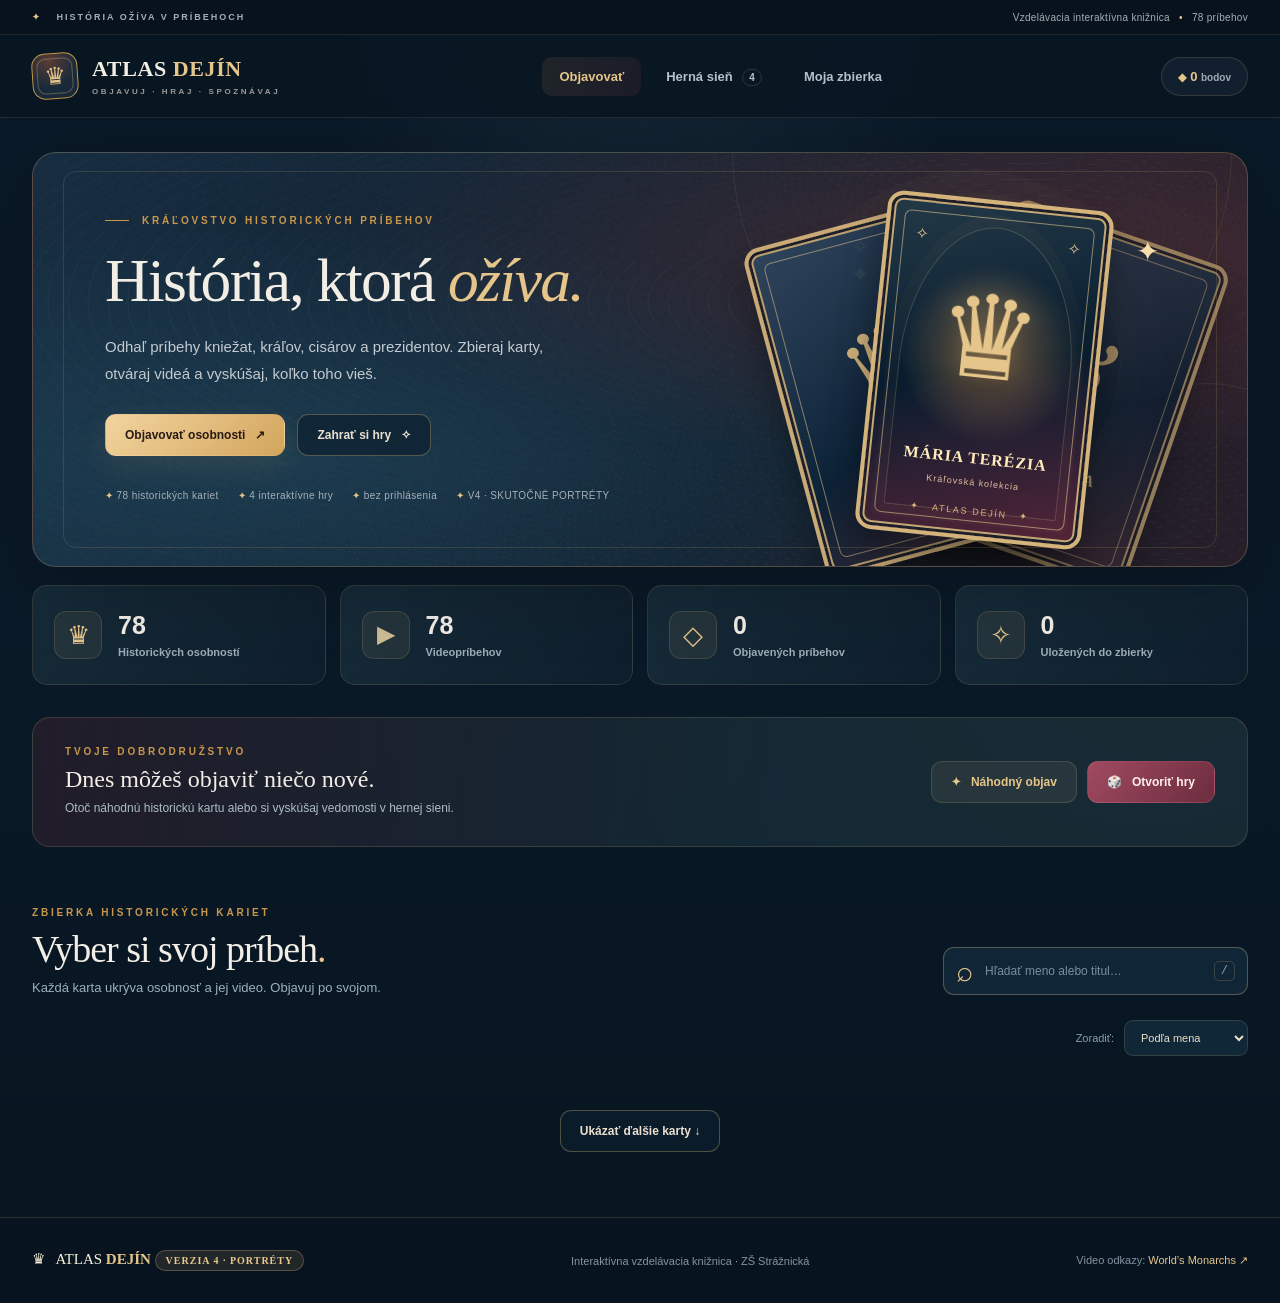
==== commit 6f5aa70c: "Add sourced historical portraits, version badge and in-app video panel" ====
--- a/index.html
+++ b/index.html
@@ -5,6 +5,7 @@
   <meta name="viewport" content="width=device-width, initial-scale=1">
   <meta name="theme-color" content="#0a1b29">
   <meta name="robots" content="noindex,nofollow">
+  <meta name="atlas-version" content="4.0-real-portraits">
   <meta name="description" content="Interaktívny Atlas dejín: 78 historických osobností, videopríbehy, historické karty a štyri učebné hry.">
   <title>Atlas dejín | Objavuj · Hraj · Spoznávaj</title>
   <style>
@@ -62,6 +63,19 @@
  .inline-video-shell{aspect-ratio:16/12}
 }
 
+
+/* === Atlas dejín V4: verified Wikipedia artwork or illustrated fallback === */
+.portrait-frame{isolation:isolate;position:relative}
+.portrait-frame>.portrait-svg{position:absolute;inset:0;z-index:0}
+.portrait-frame .actual-portrait{display:block;position:absolute;inset:0;width:100%;height:100%;object-fit:cover;object-position:center 28%;z-index:1;opacity:0;transform:scale(1.08);transition:opacity .45s ease,transform .65s ease;filter:saturate(.78) contrast(1.04) sepia(.08)}
+.portrait-frame.has-photo .actual-portrait{opacity:1;transform:scale(1)}
+.card-medallion:hover .actual-portrait{transform:scale(1.09)}
+.photo-attribution{font-size:11px!important;line-height:1.65!important;color:#adbac3!important;margin:8px 0 18px!important}
+.photo-attribution a{color:#e4c58b;text-decoration:underline;text-underline-offset:3px}
+.photo-attribution .photo-label{display:inline-block;color:#e8d6b4;font-weight:800;font-size:10px;letter-spacing:.5px;margin-right:5px}
+.video-embed-note{font-size:11px;color:#bac6ce;line-height:1.65;padding:12px 14px;border-bottom:1px solid rgba(232,192,135,.14)}
+.version-pill{display:inline-flex;align-items:center;background:rgba(222,183,116,.12);border:1px solid rgba(224,188,137,.28);border-radius:999px;padding:4px 10px;color:#ebc88f;font-weight:800;letter-spacing:1px;font-size:10px}
+@media(max-width:740px){.photo-attribution{font-size:10px!important}}
 </style>
 
 
@@ -79,7 +93,7 @@
       <div class="shell">
         <section class="hero" aria-labelledby="heroTitle">
           <div class="hero-grain"></div><div class="hero-orbit orbit-one"></div><div class="hero-orbit orbit-two"></div>
-          <div class="hero-content"><div class="overline"><i></i> KRÁĽOVSTVO HISTORICKÝCH PRÍBEHOV</div><h1 id="heroTitle">História, ktorá <em>ožíva.</em></h1><p>Odhaľ príbehy kniežat, kráľov, cisárov a prezidentov. Zbieraj karty, otváraj videá a vyskúšaj, koľko toho vieš.</p><div class="hero-buttons"><button class="btn btn-gold" id="jumpExplore">Objavovať osobnosti <span>↗</span></button><button class="btn btn-outline" data-nav="games">Zahrať si hry <span>✧</span></button></div><div class="hero-foot"><span>✦ 78 historických kariet</span><span>✦ 4 interaktívne hry</span><span>✦ bez prihlásenia</span></div></div>
+          <div class="hero-content"><div class="overline"><i></i> KRÁĽOVSTVO HISTORICKÝCH PRÍBEHOV</div><h1 id="heroTitle">História, ktorá <em>ožíva.</em></h1><p>Odhaľ príbehy kniežat, kráľov, cisárov a prezidentov. Zbieraj karty, otváraj videá a vyskúšaj, koľko toho vieš.</p><div class="hero-buttons"><button class="btn btn-gold" id="jumpExplore">Objavovať osobnosti <span>↗</span></button><button class="btn btn-outline" data-nav="games">Zahrať si hry <span>✧</span></button></div><div class="hero-foot"><span>✦ 78 historických kariet</span><span>✦ 4 interaktívne hry</span><span>✦ bez prihlásenia</span><span>✦ V4 · SKUTOČNÉ PORTRÉTY</span></div></div>
           <div class="hero-gallery" aria-hidden="true"><div class="illustration-halo"></div><div class="display-card back-card"><div class="display-inner"><span>❦</span><b>HISTORIA</b></div></div><div class="display-card middle-card"><div class="display-inner"><span>♛</span><b>REGNUM</b></div></div><div class="display-card front-card"><div class="card-corner left-corner">✧</div><div class="card-corner right-corner">✧</div><div class="display-crest">♛</div><div class="display-name">MÁRIA TERÉZIA</div><div class="display-sub">Kráľovská kolekcia</div><div class="display-bottom">✦ &nbsp; ATLAS DEJÍN &nbsp; ✦</div></div><div class="hero-stardust">✦</div></div>
         </section>
         <div class="metrics" aria-label="Prehľad knižnice"><div class="metric"><div class="metric-ico">♛</div><div><strong id="totalCount">78</strong><span>Historických osobností</span></div></div><div class="metric"><div class="metric-ico"><span class="play-tri">▶</span></div><div><strong>78</strong><span>Videopríbehov</span></div></div><div class="metric"><div class="metric-ico">◇</div><div><strong id="watchedCount">0</strong><span>Objavených príbehov</span></div></div><div class="metric"><div class="metric-ico">✧</div><div><strong id="favCount">0</strong><span>Uložených do zbierky</span></div></div></div>
@@ -90,7 +104,7 @@
     <section id="gamesView" class="view" aria-labelledby="gamesTitle"><div class="shell inner-page"><div class="page-hero games-hero"><div class="section-kicker">HERNÁ SIEŇ</div><h1 id="gamesTitle">Učenie, ktoré je <em>hra.</em></h1><p>Štyri odlišné výzvy. Vyber si hru, zbieraj body a odomykaj svoje historické odznaky.</p><div class="game-highscore">✦ <span id="gamesTotalScore">0</span> tvojich bodov</div></div><div class="game-selector" id="gameSelector"><button class="game-tile" data-start-game="identity"><span class="game-tile-icon">♛</span><small>01 · KVÍZ</small><h3>Kto som?</h3><p>Uhádni osobnosť podľa jej historického titulu.</p><b>Spustiť hru <span>↗</span></b></button><button class="game-tile" data-start-game="truefalse"><span class="game-tile-icon">◈</span><small>02 · ROZHODOVANIE</small><h3>Pravda či výmysel?</h3><p>Patrí titul naozaj uvedenej osobnosti?</p><b>Spustiť hru <span>↗</span></b></button><button class="game-tile" data-start-game="memory"><span class="game-tile-icon">▦</span><small>03 · PAMÄŤ</small><h3>Kráľovské pexeso</h3><p>Hľadaj dvojice mien a správnych titulov.</p><b>Spustiť hru <span>↗</span></b></button><button class="game-tile" data-start-game="speed"><span class="game-tile-icon">⚡</span><small>04 · RÝCHLOSŤ</small><h3>Časová výzva</h3><p>Roztrieď osobnosti, kým vyprší čas.</p><b>Spustiť hru <span>↗</span></b></button></div><div class="game-stage" id="gameStage" hidden><div class="stage-toolbar"><button class="back-btn" id="backToGames">← Všetky hry</button><span class="stage-score" id="livePoints">✦ 0 bodov</span></div><div id="gameContent" aria-live="polite"></div></div><section class="award-section" aria-labelledby="badgesTitle"><div class="section-kicker">ODMENY ZA OBJAVOVANIE</div><h2 id="badgesTitle">Tvoje odznaky</h2><p>Postupne si ich odomkneš pri objavovaní videí a hraní hier.</p><div class="badge-grid" id="badgesGrid"></div></section></div></section>
     <section id="collectionView" class="view" aria-labelledby="collectionTitle"><div class="shell inner-page"><div class="page-hero collection-hero"><div class="section-kicker">MOJA ZBIERKA</div><h1 id="collectionTitle">Tvoja cesta <em>dejinami.</em></h1><p>Ukladaj si obľúbené osobnosti a sleduj, ktoré príbehy si už objavil.</p><div class="collection-progress"><span id="progressLabel">0 z 78 príbehov</span><div class="progress-line"><div id="progressBar" style="width:0%"></div></div></div></div><div class="collection-tabs" role="group" aria-label="Typ zbierky"><button class="tab active" data-collection="saved">♡ Obľúbené <span id="savedTabCount">0</span></button><button class="tab" data-collection="watched">✓ Pozreté <span id="watchedTabCount">0</span></button></div><div class="card-grid" id="collectionGrid"></div><div class="empty-state" id="collectionEmpty" hidden><span>♧</span><h3>Tu sa tvoja zbierka začne.</h3><p>Otvor niektorú historickú kartu a ulož si ju medzi obľúbené alebo označ video ako pozreté.</p><button class="btn btn-gold" data-nav="explore">Objaviť osobnosti ↗</button></div><div class="collection-note">Tvoj postup sa ukladá iba v tomto prehliadači a na tomto zariadení. Nevyžaduje sa účet.</div></div></section>
   </main>
-  <footer class="footer"><div class="shell footer-inner"><span class="footer-brand">♛ &nbsp; ATLAS <b>DEJÍN</b></span><span>Interaktívna vzdelávacia knižnica · ZŠ Strážnická</span><span>Video odkazy: <a href="https://worldsmonarchs.com/" rel="noopener noreferrer" target="_blank">World’s Monarchs ↗</a></span></div></footer>
+  <footer class="footer"><div class="shell footer-inner"><span class="footer-brand">♛ &nbsp; ATLAS <b>DEJÍN</b> <span class="version-pill">VERZIA 4 · PORTRÉTY</span></span><span>Interaktívna vzdelávacia knižnica · ZŠ Strážnická</span><span>Video odkazy: <a href="https://worldsmonarchs.com/" rel="noopener noreferrer" target="_blank">World’s Monarchs ↗</a></span></div></footer>
 </div>
 <div class="modal-backdrop" id="personOverlay" hidden><div class="person-dialog" role="dialog" aria-modal="true" aria-labelledby="personDialogTitle"><button class="modal-close" id="closePerson" aria-label="Zavrieť okno">×</button><div class="dialog-left" id="dialogLeft"></div><div class="dialog-right" id="dialogRight"></div></div></div>
 <div class="toast-holder" id="toastHolder" role="status" aria-live="polite"></div>
@@ -751,19 +765,165 @@
  return `<svg class="portrait-svg" viewBox="0 0 240 240" xmlns="http://www.w3.org/2000/svg" role="img" aria-label="Ilustrovaný portrét ${svgEsc(p.name)}"><defs><linearGradient id="bg${p.id}" x1="0" y1="0" x2="1" y2="1"><stop offset="0%" stop-color="#314d62"/><stop offset="100%" stop-color="#152534"/></linearGradient><linearGradient id="robe${p.id}" x1="0" y1="0" x2="1" y2="1"><stop offset="0%" stop-color="${garment}"/><stop offset="100%" stop-color="#1c2430"/></linearGradient></defs><rect width="240" height="240" fill="url(#bg${p.id})"/><circle cx="120" cy="95" r="86" fill="rgba(240,205,144,.10)"/><circle cx="120" cy="95" r="74" fill="rgba(240,205,144,.08)" stroke="rgba(255,228,175,.18)"/>${adornTop}<path d="${robeShape}" fill="url(#robe${p.id})"/><ellipse cx="120" cy="${bustY+30}" rx="44" ry="30" fill="rgba(0,0,0,.16)"/><path d="M72 ${bustY} Q120 116 168 ${bustY} L156 198 Q120 212 84 198 Z" fill="${garment}" opacity=".88"/><path d="M70 ${hairH} Q78 40 120 38 Q162 40 170 ${hairH} L170 112 Q160 96 152 92 Q150 126 120 132 Q90 126 88 92 Q79 99 70 112 Z" fill="${hairBase}"/><ellipse cx="120" cy="${faceY+28}" rx="34" ry="42" fill="${skin}"/><path d="M103 ${faceY+22} q8 -6 16 0" stroke="#5a3624" stroke-width="3" fill="none" stroke-linecap="round"/><path d="M121 ${faceY+22} q8 -6 16 0" stroke="#5a3624" stroke-width="3" fill="none" stroke-linecap="round"/><circle cx="107" cy="${faceY+34}" r="3.4" fill="#2d221f"/><circle cx="133" cy="${faceY+34}" r="3.4" fill="#2d221f"/><path d="M120 ${faceY+38} L116 ${faceY+53} Q120 ${faceY+56} 124 ${faceY+53} Z" fill="rgba(133,77,58,.45)"/>${mouth}<path d="M92 ${faceY+24} Q120 ${faceY-1} 148 ${faceY+24}" fill="none" stroke="${hairBase}" stroke-width="10" stroke-linecap="round"/><circle cx="54" cy="182" r="18" fill="rgba(0,0,0,.12)"/><text x="54" y="188" text-anchor="middle" font-size="22" fill="#f4ddb1" font-family="Georgia,serif">${categoryMark}</text></svg>`;
 }
 
+
+// Explicitly mapped article titles prevent confusing similarly named rulers.
+const WIKI_ARTICLES = {
+ "1": "Albert II of Germany",
+ "2": "Andrej Kiska",
+ "3": "Antonín Novotný",
+ "4": "Antonín Zápotocký",
+ "5": "Béla I of Hungary",
+ "6": "Béla II of Hungary",
+ "7": "Béla III of Hungary",
+ "8": "Béla IV of Hungary",
+ "9": "Edvard Beneš",
+ "10": "Emil Hácha",
+ "11": "Ferdinand I, Holy Roman Emperor",
+ "12": "Ferdinand I of Austria",
+ "13": "Ferdinand II, Holy Roman Emperor",
+ "14": "Ferdinand III, Holy Roman Emperor",
+ "15": "Francis II, Holy Roman Emperor",
+ "16": "Franz Joseph I of Austria",
+ "17": "Géza, Grand Prince of the Hungarians",
+ "18": "Géza I of Hungary",
+ "19": "Géza II of Hungary",
+ "20": "Gustáv Husák",
+ "21": "Emeric, King of Hungary",
+ "22": "Ivan Gašparovič",
+ "23": "John Zápolya",
+ "24": "Joseph I, Holy Roman Emperor",
+ "25": "Joseph II, Holy Roman Emperor",
+ "26": "Jozef Tiso",
+ "27": "Charles I of Austria",
+ "28": "Charles I of Hungary",
+ "29": "Charles III of Naples",
+ "30": "Charles VI, Holy Roman Emperor",
+ "31": "Klement Gottwald",
+ "32": "Kocel",
+ "33": "Coloman, King of Hungary",
+ "34": "Ladislaus I of Hungary",
+ "35": "Ladislaus II of Hungary",
+ "36": "Ladislaus III of Hungary",
+ "37": "Ladislaus IV of Hungary",
+ "38": "Ladislaus the Posthumous",
+ "39": "Leopold I, Holy Roman Emperor",
+ "40": "Leopold II, Holy Roman Emperor",
+ "41": "Louis I of Hungary",
+ "42": "Louis II of Hungary",
+ "43": "Ludvík Svoboda",
+ "44": "Maria Theresa",
+ "45": "Mary, Queen of Hungary",
+ "46": "Matthias, Holy Roman Emperor",
+ "47": "Matthias Corvinus",
+ "48": "Maximilian II, Holy Roman Emperor",
+ "49": "Michal Kováč",
+ "50": "Mojmir I of Moravia",
+ "51": "Mojmír II of Moravia",
+ "52": "Andrew I of Hungary",
+ "53": "Andrew II of Hungary",
+ "54": "Andrew III of Hungary",
+ "55": "Otto, King of Hungary",
+ "56": "Peter Orseolo",
+ "57": "Peter Pellegrini",
+ "58": "Pribina",
+ "59": "Rastislav of Moravia",
+ "60": "Rudolf II, Holy Roman Emperor",
+ "61": "Rudolf Schuster",
+ "62": "Solomon, King of Hungary",
+ "63": "Samo",
+ "64": "Samuel Aba",
+ "65": "Stephen I of Hungary",
+ "66": "Stephen II of Hungary",
+ "67": "Stephen III of Hungary",
+ "68": "Stephen IV of Hungary",
+ "69": "Stephen V of Hungary",
+ "70": "Svatopluk I of Moravia",
+ "71": "Svatopluk II",
+ "72": "Tomáš Garrigue Masaryk",
+ "73": "Václav Havel",
+ "74": "Wenceslaus III of Bohemia",
+ "75": "Władysław III of Poland",
+ "76": "Vladislaus II of Hungary",
+ "77": "Sigismund, Holy Roman Emperor",
+ "78": "Zuzana Čaputová"
+};
+const wikiPortraitCache = new Map();
+function fetchWikiPortrait(person){
+  if(wikiPortraitCache.has(person.id)) return wikiPortraitCache.get(person.id);
+  const title=WIKI_ARTICLES[person.id];
+  if(!title)return Promise.resolve(null);
+  const req=(async()=>{
+    try{
+      const params=new URLSearchParams({action:'query',format:'json',formatversion:'2',redirects:'1',origin:'*',prop:'pageimages',piprop:'thumbnail|name',pithumbsize:'500',titles:title});
+      const response=await fetch('https://en.wikipedia.org/w/api.php?'+params.toString());
+      if(!response.ok)return null;
+      const body=await response.json();
+      const page=body?.query?.pages?.[0];
+      if(!page||page.missing||!page.thumbnail?.source||!page.pageimage)return null;
+      const imageURL=new URL(page.thumbnail.source);
+      if(imageURL.protocol!=='https:'||imageURL.hostname!=='upload.wikimedia.org')return null;
+      return {src:imageURL.href, title:page.title, file:page.pageimage,
+        source:'https://en.wikipedia.org/wiki/'+encodeURIComponent(page.title.replace(/ /g,'_')),
+        commons:'https://commons.wikimedia.org/wiki/File:'+encodeURIComponent(page.pageimage.replace(/ /g,'_'))};
+    }catch(e){return null;}
+  })();
+  wikiPortraitCache.set(person.id,req);return req;
+}
+async function putPhoto(frame){
+  if(!frame||frame.dataset.photoStatus)return;
+  const id=Number(frame.dataset.personId),p=PEOPLE.find(p=>p.id===id);if(!p)return;
+  frame.dataset.photoStatus='loading';
+  const photo=await fetchWikiPortrait(p);
+  if(!frame.isConnected)return;
+  if(!photo){frame.dataset.photoStatus='fallback';return;}
+  const img=document.createElement('img');img.className='actual-portrait';
+  img.alt='Historická fotografia alebo výtvarné vyobrazenie: '+p.name;
+  img.loading=frame.closest('.person-dialog')?'eager':'lazy';img.decoding='async';
+  img.addEventListener('load',()=>{if(frame.isConnected){frame.classList.add('has-photo');frame.dataset.photoStatus='real';}}, {once:true});
+  img.addEventListener('error',()=>{frame.dataset.photoStatus='fallback';img.remove();}, {once:true});
+  img.src=photo.src;frame.append(img);
+}
+function enrichPortraits(root=document){
+  root.querySelectorAll('.portrait-frame[data-person-id]').forEach(putPhoto);
+}
+async function imageCredits(person){
+  const el=$('portraitCredit');if(!el)return;
+  const photo=await fetchWikiPortrait(person);
+  if(currentModal!==person.id||!el.isConnected)return;
+  if(!photo){el.textContent='Ilustračná kresba · pri tejto osobe sa nepodarilo získať vhodné dobové vyobrazenie.';return;}
+  el.replaceChildren();
+  const lab=document.createElement('span');lab.className='photo-label';lab.textContent='Historické vyobrazenie:';el.append(lab);
+  const link=document.createElement('a');link.href=photo.commons;link.target='_blank';link.rel='noopener noreferrer';link.textContent='Wikimedia Commons';el.append(link);
+  const details=document.createElement('span');details.textContent=' · Autor a licencia: pozri zdroj';el.append(details);
+  try{
+    const params=new URLSearchParams({action:'query',format:'json',formatversion:'2',origin:'*',prop:'imageinfo',iiprop:'extmetadata',titles:'File:'+photo.file});
+    const resp=await fetch('https://commons.wikimedia.org/w/api.php?'+params.toString());
+    if(!resp.ok)return;
+    const d=await resp.json();
+    const meta=d?.query?.pages?.[0]?.imageinfo?.[0]?.extmetadata;
+    if(!meta||currentModal!==person.id)return;
+    // Wikimedia may provide HTML in credit fields; strip markup before using textContent.
+    const strip=(value)=>String(value||'').replace(/<[^>]*>/g,'').replace(/&amp;/g,'&').replace(/&nbsp;/g,' ').replace(/&quot;/g,'\"');
+    const author=strip(meta.Artist?.value||meta.Credit?.value).trim().slice(0,100);
+    const license=strip(meta.LicenseShortName?.value||'').trim().slice(0,80);
+    details.textContent=' · '+[author,license].filter(Boolean).join(' · ');
+  }catch(e){}
+}
+
 function card(p){
- return `<article class="person-card cat-${p.category}"><div class="card-art"><div class="card-medallion" data-open="${p.id}" role="button" tabindex="0" aria-label="Otvoriť kartu ${esc(p.name)}"><div class="portrait-frame">${portraitSVG(p,'card')}</div><span class="art-ribbon">${esc(CATNAMES[p.category])}</span>${watched.has(p.id)?'<span class="watched-dot" title="Pozreté">✓</span>':''}</div></div><button class="heart-btn ${favorites.has(p.id)?'saved':''}" data-favorite="${p.id}" aria-label="${favorites.has(p.id)?'Odobrať z obľúbených':'Uložiť do obľúbených'}: ${esc(p.name)}">${favorites.has(p.id)?'♥':'♡'}</button><div class="card-info"><span class="card-number">KARTA / ${String(p.id).padStart(3,'0')}</span><h3 class="person-name">${esc(p.name)}</h3><p class="person-title">${esc(p.title)}</p><div class="card-bottom"><span>${watched.has(p.id)?'✓ Pozreté':'◷ Neobjavené'}</span><button data-open="${p.id}">Otvoriť kartu ↗</button></div></div></article>`;
+ return `<article class="person-card cat-${p.category}"><div class="card-art"><div class="card-medallion" data-open="${p.id}" role="button" tabindex="0" aria-label="Otvoriť kartu ${esc(p.name)}"><div class="portrait-frame" data-person-id="${p.id}">${portraitSVG(p,'card')}</div><span class="art-ribbon">${esc(CATNAMES[p.category])}</span>${watched.has(p.id)?'<span class="watched-dot" title="Pozreté">✓</span>':''}</div></div><button class="heart-btn ${favorites.has(p.id)?'saved':''}" data-favorite="${p.id}" aria-label="${favorites.has(p.id)?'Odobrať z obľúbených':'Uložiť do obľúbených'}: ${esc(p.name)}">${favorites.has(p.id)?'♥':'♡'}</button><div class="card-info"><span class="card-number">KARTA / ${String(p.id).padStart(3,'0')}</span><h3 class="person-name">${esc(p.name)}</h3><p class="person-title">${esc(p.title)}</p><div class="card-bottom"><span>${watched.has(p.id)?'✓ Pozreté':'◷ Neobjavené'}</span><button data-open="${p.id}">Otvoriť kartu ↗</button></div></div></article>`;
 }
 function renderLibrary(){
  categoryChoices();const result=filteredPeople();const visible=result.slice(0,limit);
  $('resultsStatus').textContent=`Zobrazených ${visible.length} z ${result.length} kariet`;
  $('cardGrid').innerHTML=visible.length?visible.map(card).join(''):`<div class="empty-state" style="grid-column:1/-1"><span>⌕</span><h3>Nenašli sme žiadnu kartu.</h3><p>Skús iné meno alebo zmeň kategóriu.</p><button class="btn btn-gold" data-clear="true">Zobraziť všetky ↗</button></div>`;
+ enrichPortraits($('cardGrid'));
  $('loadMoreBtn').parentElement.hidden=visible.length>=result.length;
 }
 function renderCollection(){
  document.querySelectorAll('[data-collection]').forEach(e=>e.classList.toggle('active',e.dataset.collection===collectionTab));
  let out=PEOPLE.filter(p=>collectionTab==='saved'?favorites.has(p.id):watched.has(p.id));
- $('collectionGrid').innerHTML=out.map(card).join('');$('collectionEmpty').hidden=out.length>0;
+ $('collectionGrid').innerHTML=out.map(card).join('');$('collectionEmpty').hidden=out.length>0;enrichPortraits($('collectionGrid'));
 }
 function toggleFavorite(id){
  const p=PEOPLE.find(x=>x.id===id);if(!p)return;
@@ -779,9 +939,10 @@
  const p=PEOPLE.find(x=>x.id===id);if(!p)return;
  if(focus)lastFocus=document.activeElement;
  currentModal=id;const pos=PEOPLE.findIndex(x=>x.id===id);const prev=PEOPLE[(pos+PEOPLE.length-1)%PEOPLE.length];const next=PEOPLE[(pos+1)%PEOPLE.length];
- $('dialogLeft').innerHTML=`<div class="dialog-ornament"><div class="dialog-portrait-wrap"><div class="dialog-badge">${esc(CATNAMES[p.category])}</div><div class="dialog-medallion"><div class="portrait-frame">${portraitSVG(p,'dialog')}</div></div><div class="dialog-quote">${esc(p.name)}</div><div class="dialog-meta-mini">HISTORICKÁ KARTA #${String(p.id).padStart(3,'0')}</div></div></div>`;
- $('dialogRight').innerHTML=`<div class="dialog-kicker">${esc(CATNAMES[p.category])} &nbsp; · &nbsp; KARTA ${String(p.id).padStart(3,'0')}</div><h2 id="personDialogTitle">${esc(p.name)}</h2><p>${esc(p.title)}</p><div class="dialog-actions"><button class="btn btn-gold" data-playvideo="${p.id}" data-src="${esc(safeURL(p.url))}">▶ &nbsp; Prehrať videopríbeh v aplikácii</button><button class="btn btn-outline" data-watched="${p.id}">${watched.has(id)?'✓ Označené ako pozreté':'✓ Označiť video ako pozreté'}</button><button class="btn btn-quiet" data-favorite="${p.id}">${favorites.has(id)?'♥ Odobrať z mojej zbierky':'♡ Pridať do mojej zbierky'}</button></div><div class="inline-video-panel" id="inlineVideoPanel"><div class="inline-video-head"><strong>Videopríbeh: ${esc(p.name)}</strong><button class="inline-video-close" data-close-inline-video="true">Zavrieť video</button></div><div class="inline-video-shell"><iframe id="inlineVideoFrame" title="Videopríbeh ${esc(p.name)}" loading="lazy" referrerpolicy="strict-origin-when-cross-origin" allowfullscreen></iframe></div><div class="video-panel-meta">Video sa pokúsi načítať priamo v aplikácii. Ak externá stránka nepovolí vloženie do rámca, použi <a href="${esc(safeURL(p.url))}" target="_blank" rel="noopener noreferrer">otvorenie originálu ↗</a>.</div></div><div class="dialog-meta">Vizuál kariet je teraz upravený do jednotného ilustrovaného štýlu inšpirovaného zberateľskou sériou World’s Monarchs. Video sa už pokúša otvárať priamo v aplikácii. <strong>Označenie „pozreté“ nie je automatické</strong> – nastavuješ si ho sám alebo sama.</div><div class="dialog-nav"><button data-open="${prev.id}">← Predchádzajúca</button><button data-open="${next.id}">Nasledujúca →</button></div>`;
+ $('dialogLeft').innerHTML=`<div class="dialog-ornament"><div class="dialog-portrait-wrap"><div class="dialog-badge">${esc(CATNAMES[p.category])}</div><div class="dialog-medallion"><div class="portrait-frame" data-person-id="${p.id}">${portraitSVG(p,'dialog')}</div></div><div class="dialog-quote">${esc(p.name)}</div><div class="dialog-meta-mini">HISTORICKÁ KARTA #${String(p.id).padStart(3,'0')}</div></div></div>`;
+ $('dialogRight').innerHTML=`<div class="dialog-kicker">${esc(CATNAMES[p.category])} &nbsp; · &nbsp; KARTA ${String(p.id).padStart(3,'0')}</div><h2 id="personDialogTitle">${esc(p.name)}</h2><p>${esc(p.title)}</p><div class="photo-attribution" id="portraitCredit">Vyhľadávam historické vyobrazenie...</div><div class="dialog-actions"><button class="btn btn-gold" data-playvideo="${p.id}" data-src="${esc(safeURL(p.url))}">▶ &nbsp; Zobraziť videopríbeh tu</button><button class="btn btn-outline" data-watched="${p.id}">${watched.has(id)?'✓ Označené ako pozreté':'✓ Označiť video ako pozreté'}</button><button class="btn btn-quiet" data-favorite="${p.id}">${favorites.has(id)?'♥ Odobrať z mojej zbierky':'♡ Pridať do mojej zbierky'}</button></div><div class="inline-video-panel" id="inlineVideoPanel"><div class="inline-video-head"><strong>Videopríbeh: ${esc(p.name)}</strong><button class="inline-video-close" data-close-inline-video="true">Zavrieť video</button></div><div class="video-embed-note">Pôvodný odkaz vedie na stránku World’s Monarchs. Ak táto stránka nepovoľuje vloženie, prehrávanie tu nebude možné.</div><div class="inline-video-shell"><iframe id="inlineVideoFrame" title="Videopríbeh ${esc(p.name)}" loading="lazy" referrerpolicy="strict-origin-when-cross-origin" allowfullscreen></iframe></div><div class="video-panel-meta">Video sa pokúsi načítať priamo v aplikácii. Ak externá stránka nepovolí vloženie do rámca, použi <a href="${esc(safeURL(p.url))}" target="_blank" rel="noopener noreferrer">otvorenie originálu ↗</a>.</div></div><div class="dialog-meta">Vizuál kariet je teraz upravený do jednotného ilustrovaného štýlu inšpirovaného zberateľskou sériou World’s Monarchs. Video sa už pokúša otvárať priamo v aplikácii. <strong>Označenie „pozreté“ nie je automatické</strong> – nastavuješ si ho sám alebo sama.</div><div class="dialog-nav"><button data-open="${prev.id}">← Predchádzajúca</button><button data-open="${next.id}">Nasledujúca →</button></div>`;
  $('personOverlay').hidden=false;document.body.style.overflow='hidden';
+ enrichPortraits($('dialogLeft'));imageCredits(p);
  if(focus)$('closePerson').focus();
 }
 function closePerson(){if(currentModal===null)return;currentModal=null;$('personOverlay').hidden=true;const frame=$('inlineVideoFrame');const panel=$('inlineVideoPanel');if(frame)frame.src='about:blank';if(panel)panel.classList.remove('is-open');document.body.style.overflow='';if(lastFocus&&document.contains(lastFocus))lastFocus.focus();}
@@ -836,64 +997,4 @@
  }
 }
 function startTimer(){stopTimer();game.deadline=Date.now()+45000;timer=setInterval(()=>{if(!game||game.type!=='speed'){stopTimer();return;}game.remaining=Math.max(0,Math.ceil((game.deadline-Date.now())/1000));const label=$('timerDisplay');if(label){label.textContent=game.remaining+' s';label.classList.toggle('warning',game.remaining<=10);}const fill=$('timerFill');if(fill)fill.style.width=game.remaining/45*100+'%';if(game.remaining===0){stopTimer();completeGame();}},250);}
-function stopTimer(){if(timer!==null){clearInterval(timer);timer=null;}}
-function completeGame(){
- if(!game||game.finished)return;stopTimer();game.finished=true;
- const score=game.points,mode=game.type;
- gamesCompleted++;save('gamesCompleted',gamesCompleted);setPoints(score);
- bestScore[mode]=Math.max(bestScore[mode]||0,score);save('bestScore',bestScore);
- const names={identity:'Kto som?',truefalse:'Pravda či výmysel?',memory:'Kráľovské pexeso',speed:'Časová výzva'};
- const msg=score>=80?'Kráľovský výkon! Výborne poznáš osobnosti.':score>=40?'Skvelá práca! Tvoja historická zbierka vedomostí rastie.':'Každá výprava ťa posunie ďalej. Vyskúšaj to znova.';
- $('gameContent').innerHTML=`<div class="complete"><div class="complete-medal">🏆</div><div class="section-kicker">VÝZVA DOKONČENÁ</div><h2>${esc(names[mode])}</h2><p>${esc(msg)}</p><div class="complete-points">+ ${score} bodov &nbsp; · &nbsp; Osobný rekord ${bestScore[mode]} bodov</div><div class="complete-actions"><button class="btn btn-gold" data-restart="${mode}">Zahrať znova ↻</button><button class="btn btn-outline" data-show-games="true">Ďalšie hry ↗</button></div></div>`;
- $('livePoints').textContent=`✦ +${score} bodov`;
- renderBadges();
-}
-function freshRandom(){const p=PEOPLE[Math.floor(Math.random()*PEOPLE.length)];if(p)openPerson(p.id);}
-function bindEvents(){
- document.addEventListener('click',e=>{
-  const x=e.target.closest('[data-nav],[data-filter],[data-open],[data-favorite],[data-watched],[data-clear],[data-start-game],[data-answer],[data-tf],[data-flip],[data-restart],[data-show-games],[data-collection],[data-playvideo],[data-close-inline-video]');if(!x)return;
-  const d=x.dataset;
-  if(d.nav)nav(d.nav);
-  else if(d.filter){filter=d.filter;limit=12;renderLibrary();}
-  else if(d.open)openPerson(Number(d.open),currentModal===null);
-  else if(d.favorite)toggleFavorite(Number(d.favorite));
-  else if(d.watched)toggleWatched(Number(d.watched));
-  else if(d.playvideo){const panel=$('inlineVideoPanel'),frame=$('inlineVideoFrame');if(panel&&frame){frame.src=safeURL(d.src||'about:blank');panel.classList.add('is-open');panel.scrollIntoView({behavior:'smooth',block:'nearest'});} }
-  else if(d.closeInlineVideo!==undefined){const panel=$('inlineVideoPanel'),frame=$('inlineVideoFrame');if(frame)frame.src='about:blank';if(panel)panel.classList.remove('is-open');}
-  else if(d.clear){filter='all';search='';$('searchField').value='';limit=12;renderLibrary();}
-  else if(d.startGame)startGame(d.startGame);
-  else if(d.answer!==undefined&&game){if(game.type==='identity')identityAnswer(d.answer);else if(game.type==='speed')speedAnswer(d.answer);}
-  else if(d.tf&&game?.type==='truefalse')trueFalseAnswer(d.tf);
-  else if(d.flip!==undefined&&game?.type==='memory')memoryFlip(Number(d.flip));
-  else if(d.restart)startGame(d.restart);
-  else if(d.showGames)revealGames();
-  else if(d.collection){collectionTab=d.collection;renderCollection();}
- });
- document.addEventListener('keydown',e=>{
-  if(e.key==='Escape'){closePerson();}
-  if(e.key==='/'&&!/INPUT|TEXTAREA/.test(document.activeElement.tagName)){e.preventDefault();nav('explore');$('searchField').focus();}
-  if((e.key==='Enter'||e.key===' ')&&e.target.classList?.contains('card-art')){e.preventDefault();openPerson(Number(e.target.dataset.open));}
- });
- $('brandHome').addEventListener('click',e=>{e.preventDefault();nav('explore');});
- $('closePerson').addEventListener('click',closePerson);
- $('personOverlay').addEventListener('click',e=>{if(e.target===$('personOverlay'))closePerson();});
- $('searchField').addEventListener('input',e=>{search=e.target.value.trim();limit=12;renderLibrary();});
- $('sortSelect').addEventListener('change',e=>{sort=e.target.value;limit=12;if(sort==='random')PEOPLE.forEach(p=>p.randomOrder=Math.random());renderLibrary();});
- $('loadMoreBtn').addEventListener('click',()=>{limit+=12;renderLibrary();});
- $('jumpExplore').addEventListener('click',()=>$('library').scrollIntoView({behavior:'smooth'}));
- $('surpriseBtn').addEventListener('click',freshRandom);
- $('backToGames').addEventListener('click',revealGames);
- $('gameContent').addEventListener('click',e=>{if(e.target.closest('#hintBtn'))hint();if(e.target.closest('#nextQuestion')&&!$('nextQuestion').disabled)nextQuestion();});
- $('menuBtn').addEventListener('click',()=>{const open=document.querySelector('.main-nav').classList.toggle('is-open');$('menuBtn').setAttribute('aria-expanded',String(open));});
-}
-function init(){
- $('totalCount').textContent=PEOPLE.length;
- if(PEOPLE.length===0){$('cardGrid').innerHTML='<p>Nepodarilo sa načítať knižnicu.</p>';return;}
- bindEvents();renderLibrary();renderCollection();renderBadges();updateStats();
- if(location.hash==='#hry')nav('games');else if(location.hash==='#zbierka')nav('collection');
-}
-init();
-})();
-
-  </script>
-</body></html>+function stopTimer(){if(timer!==null){clearInterval(timer);timer=null;}}
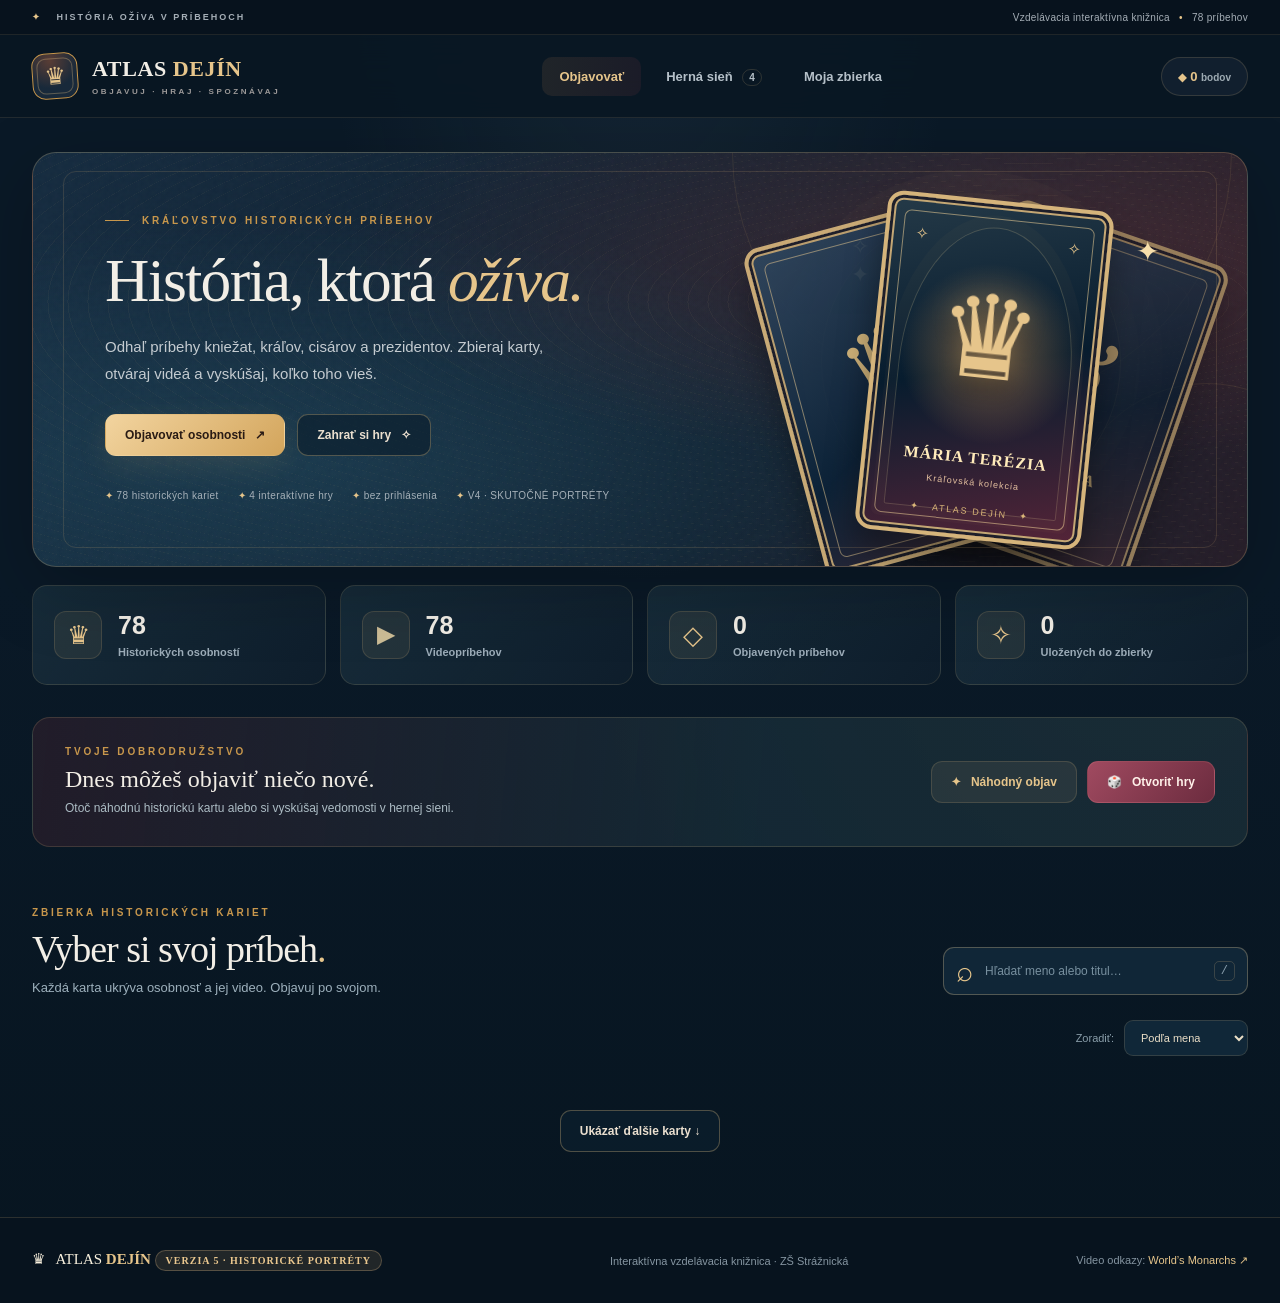
==== commit 9ab3e7de: "Fix missing historical portrait photos: REST API with fallback and explicit source labeling" ====
--- a/index.html
+++ b/index.html
@@ -64,7 +64,7 @@
 }
 
 
-/* === Atlas dejín V4: verified Wikipedia artwork or illustrated fallback === */
+/* === Atlas dejín V5: Wikimedia REST portrait loading with backup action API === */
 .portrait-frame{isolation:isolate;position:relative}
 .portrait-frame>.portrait-svg{position:absolute;inset:0;z-index:0}
 .portrait-frame .actual-portrait{display:block;position:absolute;inset:0;width:100%;height:100%;object-fit:cover;object-position:center 28%;z-index:1;opacity:0;transform:scale(1.08);transition:opacity .45s ease,transform .65s ease;filter:saturate(.78) contrast(1.04) sepia(.08)}
@@ -76,6 +76,10 @@
 .video-embed-note{font-size:11px;color:#bac6ce;line-height:1.65;padding:12px 14px;border-bottom:1px solid rgba(232,192,135,.14)}
 .version-pill{display:inline-flex;align-items:center;background:rgba(222,183,116,.12);border:1px solid rgba(224,188,137,.28);border-radius:999px;padding:4px 10px;color:#ebc88f;font-weight:800;letter-spacing:1px;font-size:10px}
 @media(max-width:740px){.photo-attribution{font-size:10px!important}}
+
+/* Version 5: make image loading status explicit while retaining offline illustrations */
+.card-medallion[data-open]{background:linear-gradient(145deg,#ebcc90,#aa754a)}
+.portrait-frame[data-photo-status="fallback"]::after{content:"ILUSTRAČNÁ KRESBA";position:absolute;bottom:9px;left:7%;right:7%;font-size:6px;font-weight:900;letter-spacing:1px;color:#fff3d4;text-align:center;z-index:2;text-shadow:0 2px 4px #061622;pointer-events:none}
 </style>
 
 
@@ -104,7 +108,7 @@
     <section id="gamesView" class="view" aria-labelledby="gamesTitle"><div class="shell inner-page"><div class="page-hero games-hero"><div class="section-kicker">HERNÁ SIEŇ</div><h1 id="gamesTitle">Učenie, ktoré je <em>hra.</em></h1><p>Štyri odlišné výzvy. Vyber si hru, zbieraj body a odomykaj svoje historické odznaky.</p><div class="game-highscore">✦ <span id="gamesTotalScore">0</span> tvojich bodov</div></div><div class="game-selector" id="gameSelector"><button class="game-tile" data-start-game="identity"><span class="game-tile-icon">♛</span><small>01 · KVÍZ</small><h3>Kto som?</h3><p>Uhádni osobnosť podľa jej historického titulu.</p><b>Spustiť hru <span>↗</span></b></button><button class="game-tile" data-start-game="truefalse"><span class="game-tile-icon">◈</span><small>02 · ROZHODOVANIE</small><h3>Pravda či výmysel?</h3><p>Patrí titul naozaj uvedenej osobnosti?</p><b>Spustiť hru <span>↗</span></b></button><button class="game-tile" data-start-game="memory"><span class="game-tile-icon">▦</span><small>03 · PAMÄŤ</small><h3>Kráľovské pexeso</h3><p>Hľadaj dvojice mien a správnych titulov.</p><b>Spustiť hru <span>↗</span></b></button><button class="game-tile" data-start-game="speed"><span class="game-tile-icon">⚡</span><small>04 · RÝCHLOSŤ</small><h3>Časová výzva</h3><p>Roztrieď osobnosti, kým vyprší čas.</p><b>Spustiť hru <span>↗</span></b></button></div><div class="game-stage" id="gameStage" hidden><div class="stage-toolbar"><button class="back-btn" id="backToGames">← Všetky hry</button><span class="stage-score" id="livePoints">✦ 0 bodov</span></div><div id="gameContent" aria-live="polite"></div></div><section class="award-section" aria-labelledby="badgesTitle"><div class="section-kicker">ODMENY ZA OBJAVOVANIE</div><h2 id="badgesTitle">Tvoje odznaky</h2><p>Postupne si ich odomkneš pri objavovaní videí a hraní hier.</p><div class="badge-grid" id="badgesGrid"></div></section></div></section>
     <section id="collectionView" class="view" aria-labelledby="collectionTitle"><div class="shell inner-page"><div class="page-hero collection-hero"><div class="section-kicker">MOJA ZBIERKA</div><h1 id="collectionTitle">Tvoja cesta <em>dejinami.</em></h1><p>Ukladaj si obľúbené osobnosti a sleduj, ktoré príbehy si už objavil.</p><div class="collection-progress"><span id="progressLabel">0 z 78 príbehov</span><div class="progress-line"><div id="progressBar" style="width:0%"></div></div></div></div><div class="collection-tabs" role="group" aria-label="Typ zbierky"><button class="tab active" data-collection="saved">♡ Obľúbené <span id="savedTabCount">0</span></button><button class="tab" data-collection="watched">✓ Pozreté <span id="watchedTabCount">0</span></button></div><div class="card-grid" id="collectionGrid"></div><div class="empty-state" id="collectionEmpty" hidden><span>♧</span><h3>Tu sa tvoja zbierka začne.</h3><p>Otvor niektorú historickú kartu a ulož si ju medzi obľúbené alebo označ video ako pozreté.</p><button class="btn btn-gold" data-nav="explore">Objaviť osobnosti ↗</button></div><div class="collection-note">Tvoj postup sa ukladá iba v tomto prehliadači a na tomto zariadení. Nevyžaduje sa účet.</div></div></section>
   </main>
-  <footer class="footer"><div class="shell footer-inner"><span class="footer-brand">♛ &nbsp; ATLAS <b>DEJÍN</b> <span class="version-pill">VERZIA 4 · PORTRÉTY</span></span><span>Interaktívna vzdelávacia knižnica · ZŠ Strážnická</span><span>Video odkazy: <a href="https://worldsmonarchs.com/" rel="noopener noreferrer" target="_blank">World’s Monarchs ↗</a></span></div></footer>
+  <footer class="footer"><div class="shell footer-inner"><span class="footer-brand">♛ &nbsp; ATLAS <b>DEJÍN</b> <span class="version-pill">VERZIA 5 · HISTORICKÉ PORTRÉTY</span></span><span>Interaktívna vzdelávacia knižnica · ZŠ Strážnická</span><span>Video odkazy: <a href="https://worldsmonarchs.com/" rel="noopener noreferrer" target="_blank">World’s Monarchs ↗</a></span></div></footer>
 </div>
 <div class="modal-backdrop" id="personOverlay" hidden><div class="person-dialog" role="dialog" aria-modal="true" aria-labelledby="personDialogTitle"><button class="modal-close" id="closePerson" aria-label="Zavrieť okno">×</button><div class="dialog-left" id="dialogLeft"></div><div class="dialog-right" id="dialogRight"></div></div></div>
 <div class="toast-holder" id="toastHolder" role="status" aria-live="polite"></div>
@@ -849,25 +853,48 @@
 };
 const wikiPortraitCache = new Map();
 function fetchWikiPortrait(person){
-  if(wikiPortraitCache.has(person.id)) return wikiPortraitCache.get(person.id);
+  if(wikiPortraitCache.has(person.id))return wikiPortraitCache.get(person.id);
   const title=WIKI_ARTICLES[person.id];
   if(!title)return Promise.resolve(null);
+  const articlePath=encodeURIComponent(title.replace(/ /g,'_'));
+  const toPhoto=(src,pageTitle,fileName)=>{
+    if(!src)return null;
+    let u;try{u=new URL(src);}catch{return null;}
+    if(u.protocol!=='https:'||u.hostname!=='upload.wikimedia.org')return null;
+    // Reuse only files hosted by Wikimedia Commons, not non-free local Wikipedia images.
+    if(!u.pathname.startsWith('/wikipedia/commons/'))return null;
+    const file=fileName||decodeURIComponent(u.pathname.split('/').pop()||'');
+    if(/coat.?of.?arms|coat_of_arms|\bflag\b|^flag_|logo|\bseal\b|signature|\bmap\b|insignia|\bshield\b|blason|banner/i.test(file))return null;
+    const label=pageTitle||title;
+    return {src:u.href,title:label,file,
+       source:'https://en.wikipedia.org/wiki/'+encodeURIComponent(label.replace(/ /g,'_')),
+       commons:'https://commons.wikimedia.org/wiki/File:'+encodeURIComponent(file.replace(/ /g,'_'))};
+  };
   const req=(async()=>{
+    // Wikipedia REST summaries are simple, CORS enabled, and include historical images.
+    // Retry via the MediaWiki action API if that endpoint is temporarily unavailable.
+    try{
+      const resp=await fetch('https://en.wikipedia.org/api/rest_v1/page/summary/'+articlePath,{mode:'cors',cache:'force-cache'});
+      if(resp.ok){
+        const body=await resp.json();
+        const src=body?.thumbnail?.source || body?.originalimage?.source;
+        const original=body?.originalimage?.source||src;
+        const filename=original?decodeURIComponent(new URL(original).pathname.split('/').pop()||''):'';
+        const photo=toPhoto(src,body?.title,filename);
+        if(photo)return photo;
+      }
+    }catch(e){}
     try{
       const params=new URLSearchParams({action:'query',format:'json',formatversion:'2',redirects:'1',origin:'*',prop:'pageimages',piprop:'thumbnail|name',pithumbsize:'500',titles:title});
-      const response=await fetch('https://en.wikipedia.org/w/api.php?'+params.toString());
-      if(!response.ok)return null;
-      const body=await response.json();
-      const page=body?.query?.pages?.[0];
-      if(!page||page.missing||!page.thumbnail?.source||!page.pageimage)return null;
-      const imageURL=new URL(page.thumbnail.source);
-      if(imageURL.protocol!=='https:'||imageURL.hostname!=='upload.wikimedia.org')return null;
-      return {src:imageURL.href, title:page.title, file:page.pageimage,
-        source:'https://en.wikipedia.org/wiki/'+encodeURIComponent(page.title.replace(/ /g,'_')),
-        commons:'https://commons.wikimedia.org/wiki/File:'+encodeURIComponent(page.pageimage.replace(/ /g,'_'))};
+      const resp=await fetch('https://en.wikipedia.org/w/api.php?'+params.toString(),{mode:'cors',cache:'force-cache'});
+      if(!resp.ok)return null;
+      const page=(await resp.json())?.query?.pages?.[0];
+      if(!page||page.missing)return null;
+      return toPhoto(page?.thumbnail?.source,page?.title,page?.pageimage);
     }catch(e){return null;}
   })();
-  wikiPortraitCache.set(person.id,req);return req;
+  wikiPortraitCache.set(person.id,req);
+  return req;
 }
 async function putPhoto(frame){
   if(!frame||frame.dataset.photoStatus)return;
@@ -875,7 +902,7 @@
   frame.dataset.photoStatus='loading';
   const photo=await fetchWikiPortrait(p);
   if(!frame.isConnected)return;
-  if(!photo){frame.dataset.photoStatus='fallback';return;}
+  if(!photo){frame.dataset.photoStatus='fallback';frame.setAttribute('title','Ilustračná kresba – historický portrét sa nepodarilo načítať');return;}
   const img=document.createElement('img');img.className='actual-portrait';
   img.alt='Historická fotografia alebo výtvarné vyobrazenie: '+p.name;
   img.loading=frame.closest('.person-dialog')?'eager':'lazy';img.decoding='async';
@@ -890,7 +917,7 @@
   const el=$('portraitCredit');if(!el)return;
   const photo=await fetchWikiPortrait(person);
   if(currentModal!==person.id||!el.isConnected)return;
-  if(!photo){el.textContent='Ilustračná kresba · pri tejto osobe sa nepodarilo získať vhodné dobové vyobrazenie.';return;}
+  if(!photo){el.innerHTML='Ilustračná kresba · portrét zatiaľ nebol dostupný. <a href="https://commons.wikimedia.org/wiki/Special:MediaSearch?type=image&amp;search='+encodeURIComponent(person.name)+'" target="_blank" rel="noopener noreferrer">Vyhľadať skutočný portrét na Wikimedia Commons ↗</a>';return;}
   el.replaceChildren();
   const lab=document.createElement('span');lab.className='photo-label';lab.textContent='Historické vyobrazenie:';el.append(lab);
   const link=document.createElement('a');link.href=photo.commons;link.target='_blank';link.rel='noopener noreferrer';link.textContent='Wikimedia Commons';el.append(link);
@@ -970,31 +997,4 @@
  if(game.type==='identity'){
   if(game.question>=game.questions.length){completeGame();return;}
   let q=game.questions[game.question];target.innerHTML=`${progressBar(game.question,game.questions.length)}<h2 class="quiz-question">Kto som?</h2><p class="quiz-subtitle">Ktorá historická osobnosť je v zozname uvedená s týmto titulom?</p><div class="quote-box">${esc(q.person.title)}</div>${answerChoices(q.options.map(p=>({id:p.id,label:p.name})))}<p class="quiz-feedback" id="quizFeedback"></p><div class="quiz-footer"><button class="btn btn-quiet" id="hintBtn">✧ Nápoveda (−5 bodov)</button><button class="btn btn-gold" id="nextQuestion" disabled>${game.question===game.questions.length-1?'Zobraziť výsledok':'Ďalšia otázka →'}</button></div><p class="hint-text" id="hintText"></p>`;
- }else if(game.type==='truefalse'){
-  if(game.question>=game.questions.length){completeGame();return;}
-  let q=game.questions[game.question];target.innerHTML=`${progressBar(game.question,game.questions.length)}<h2 class="quiz-question">Pravda či výmysel?</h2><p class="quiz-subtitle">Rozhodni, či táto dvojica súhlasí s priloženým zoznamom osobností.</p><div class="quote-box"><strong>${esc(q.person.name)}</strong><br> ${esc(q.title)}</div><div class="tf-controls"><button class="answer-button" data-tf="true">✓ &nbsp; Pravda</button><button class="answer-button" data-tf="false">× &nbsp; Výmysel</button></div><p class="quiz-feedback" id="quizFeedback"></p><div class="quiz-footer"><small>Za každú správnu odpoveď získaš 10 bodov.</small><button class="btn btn-gold" id="nextQuestion" disabled>${game.question===game.questions.length-1?'Zobraziť výsledok':'Ďalšia otázka →'}</button></div>`;
- }else if(game.type==='memory'){
-  const matched=game.matched.length;target.innerHTML=`<div class="memory-stats"><span>✧ Spojené dvojice: <b>${matched}/6</b></span><span>Ťahy: <b>${game.moves}</b></span></div><h2 class="quiz-question">Kráľovské pexeso</h2><p class="quiz-subtitle">Odkry meno a k nemu patriaci historický titul. Vybrané dvojice majú jedinečné tituly.</p><div class="memory-grid">${game.cards.map((c,i)=>{const flipped=game.flipped.includes(i),match=game.matched.includes(c.id);return `<button class="memory-card ${flipped?'flipped':''} ${match?'matched':''}" data-flip="${i}" ${match?'disabled':''} aria-label="${flipped||match?esc(c.text):'Otočiť kartu číslo '+(i+1)}"><div class="memory-card-inner"><div class="memory-face back">♛</div><div class="memory-face front"><small>${c.type==='name'?'Osobnosť':'Titul'}</small>${esc(c.text)}</div></div></button>`;}).join('')}</div><p class="quiz-feedback" id="quizFeedback">Dvojice hľadaj pozorne. Každá nájdená dvojica je za 15 bodov.</p><div class="quiz-footer"><small>Počet ťahov: ${game.moves}</small><button class="btn btn-outline" data-restart="memory">Premiešať karty ↻</button></div>`;
- }else if(game.type==='speed'){
-  if(game.question>=game.questions.length){completeGame();return;}
-  const q=game.questions[game.question];target.innerHTML=`<div class="quiz-topline"><span>RÝCHLA VÝZVA · ${game.question+1}. OSOBNOSŤ</span><span class="speed-timer ${game.remaining<=10?'warning':''}" id="timerDisplay">${game.remaining} s</span></div><div class="quiz-progress"><div id="timerFill" style="width:${game.remaining/45*100}%"></div></div><h2 class="quiz-question">Kam patrí táto osobnosť?</h2><p class="quiz-subtitle">Vyber skupinu podľa historického titulu uvedeného v zozname.</p><div class="quote-box">${esc(q.name)}<br><small style="font-size:13px;color:#9daeb7">${esc(q.title)}</small></div>${answerChoices(CATS.filter(c=>c.id!=='all').map(c=>({id:c.id,label:c.label})))}<p class="quiz-feedback" id="quizFeedback"></p><div class="quiz-footer"><small>Odpovedz čo najrýchlejšie – čas beží.</small><button class="btn btn-gold" id="nextQuestion" disabled>Ďalšia →</button></div>`;
-  if(!game.stopwatchStarted){game.stopwatchStarted=true;startTimer();}
- }
-}
-function identityAnswer(id){if(!game||game.answered)return;const q=game.questions[game.question];const right=q.person.id===Number(id);game.answered=true;if(right){game.correct++;game.points+=game.hint?5:10;}const el=$('quizFeedback');el.textContent=right?'✓ Správne!':'Správna odpoveď: '+q.person.name;markAnswers(id,q.person.id);$('nextQuestion').disabled=false;const hint=$('hintBtn');if(hint)hint.disabled=true;updateLiveScore();}
-function trueFalseAnswer(str){if(!game||game.answered)return;const q=game.questions[game.question];const right=(str==='true')===q.isTrue;game.answered=true;if(right){game.correct++;game.points+=10;}document.querySelectorAll('[data-tf]').forEach(b=>{b.disabled=true;const cls=(b.dataset.tf==='true')===q.isTrue?'correct':b.dataset.tf===str?'incorrect':null;if(cls)b.classList.add(cls);});$('quizFeedback').textContent=right?'✓ Presne tak!':`Správne je: ${q.isTrue?'Pravda':'Výmysel'}. Skutočný titul podľa zoznamu: ${q.person.title}`;$('nextQuestion').disabled=false;updateLiveScore();}
-function speedAnswer(id){if(!game||game.answered)return;const q=game.questions[game.question];const right=id===q.category;game.answered=true;if(right){game.correct++;game.points+=10;}markAnswers(id,q.category);$('quizFeedback').textContent=right?'✓ Výborne!':`Táto osobnosť patrí do skupiny: ${CATNAMES[q.category]}`;$('nextQuestion').disabled=false;updateLiveScore();}
-function markAnswers(answer,right){document.querySelectorAll('[data-answer]').forEach(b=>{b.disabled=true;if(String(b.dataset.answer)===String(right))b.classList.add('correct');else if(String(b.dataset.answer)===String(answer))b.classList.add('incorrect');});}
-function hint(){if(!game||game.type!=='identity'||game.answered||game.hint)return;game.hint=true;const p=game.questions[game.question].person;const bits=p.name.split(' ');$('hintText').textContent=`Nápoveda: meno začína na „${p.name[0]}“, obsahuje ${bits.length} ${bits.length===1?'slovo':'slová'}. Za správnu odpoveď získaš 5 namiesto 10 bodov.`;$('hintBtn').disabled=true;}
-function nextQuestion(){if(!game||!game.answered)return;game.question++;game.answered=false;game.hint=false;drawGame();}
-function memoryFlip(index){
- if(!game||game.type!=='memory'||game.busy||game.flipped.includes(index))return;
- const card=game.cards[index];if(!card||game.matched.includes(card.id))return;
- game.flipped.push(index);drawGame();
- if(game.flipped.length===2){game.moves++;const[a,b]=game.flipped,ca=game.cards[a],cb=game.cards[b];game.busy=true;
-  if(ca.id===cb.id&&ca.type!==cb.type){game.matched.push(ca.id);game.points+=15;game.correct=game.matched.length;game.flipped=[];game.busy=false;updateLiveScore();drawGame();if(game.matched.length===6){setTimeout(()=>{if(game&&game.type==='memory')completeGame();},650);}}
-  else{const runId=game;setTimeout(()=>{if(game!==runId)return;game.flipped=[];game.busy=false;drawGame();},820);}
- }
-}
-function startTimer(){stopTimer();game.deadline=Date.now()+45000;timer=setInterval(()=>{if(!game||game.type!=='speed'){stopTimer();return;}game.remaining=Math.max(0,Math.ceil((game.deadline-Date.now())/1000));const label=$('timerDisplay');if(label){label.textContent=game.remaining+' s';label.classList.toggle('warning',game.remaining<=10);}const fill=$('timerFill');if(fill)fill.style.width=game.remaining/45*100+'%';if(game.remaining===0){stopTimer();completeGame();}},250);}
-function stopTimer(){if(timer!==null){clearInterval(timer);timer=null;}}+ }else if(game.type==='truefalse'){
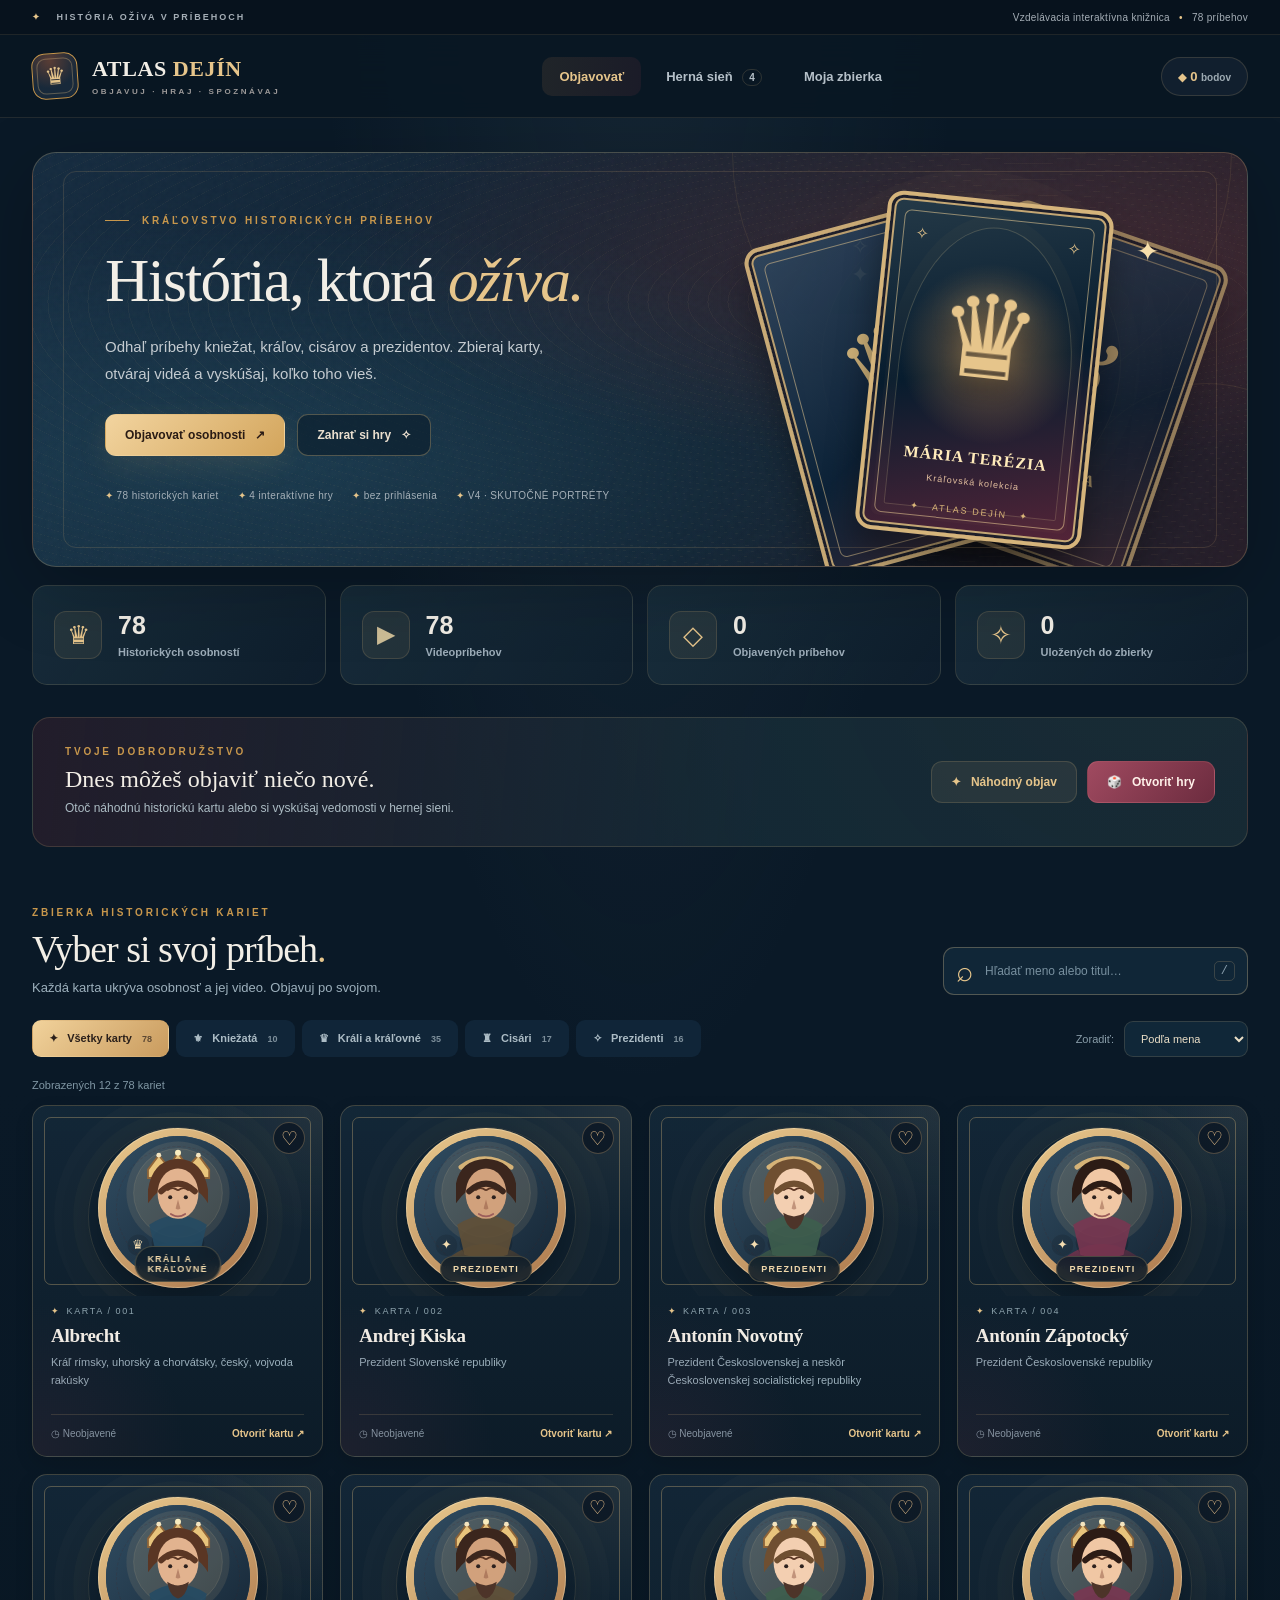
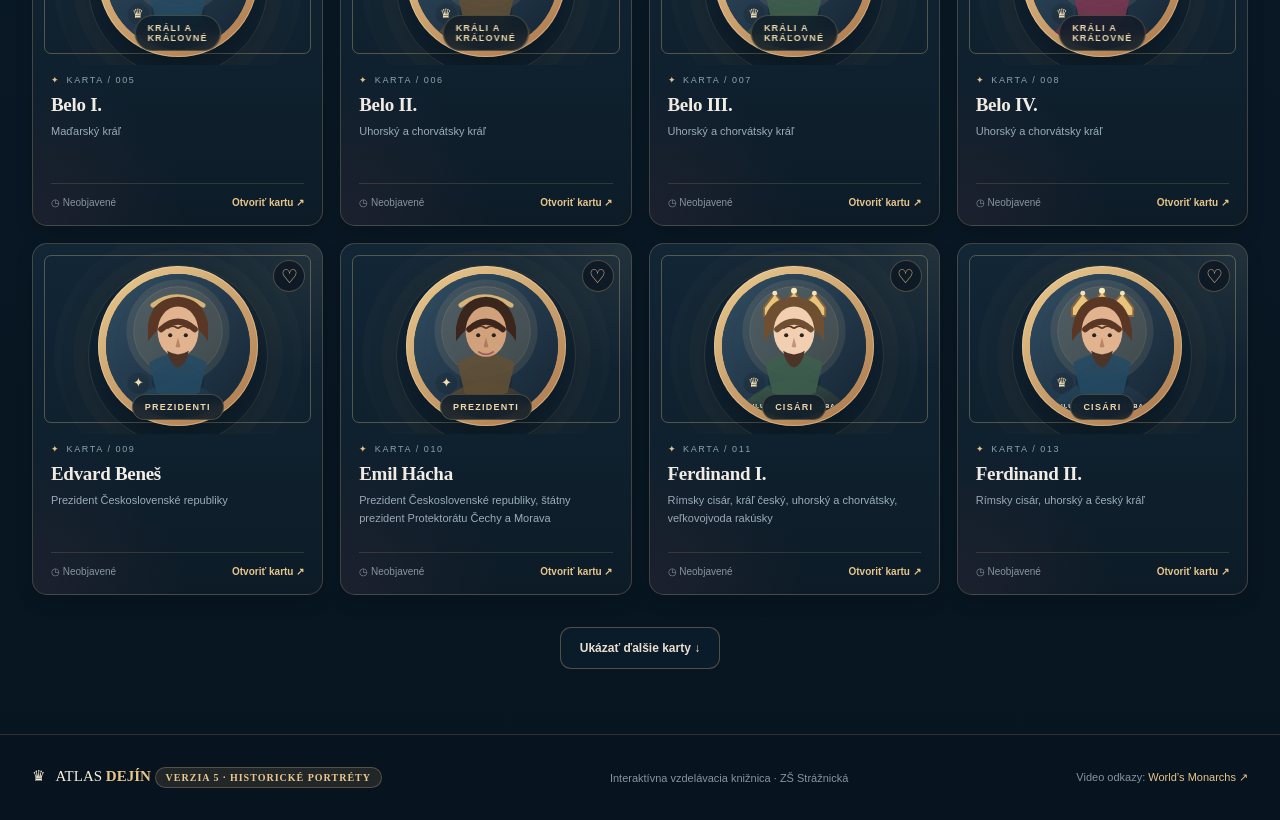
==== commit b82914d8: "Fix incomplete upload: restore complete Atlas dejín V5 with all 78 figures" ====
--- a/index.html
+++ b/index.html
@@ -997,4 +997,90 @@
  if(game.type==='identity'){
   if(game.question>=game.questions.length){completeGame();return;}
   let q=game.questions[game.question];target.innerHTML=`${progressBar(game.question,game.questions.length)}<h2 class="quiz-question">Kto som?</h2><p class="quiz-subtitle">Ktorá historická osobnosť je v zozname uvedená s týmto titulom?</p><div class="quote-box">${esc(q.person.title)}</div>${answerChoices(q.options.map(p=>({id:p.id,label:p.name})))}<p class="quiz-feedback" id="quizFeedback"></p><div class="quiz-footer"><button class="btn btn-quiet" id="hintBtn">✧ Nápoveda (−5 bodov)</button><button class="btn btn-gold" id="nextQuestion" disabled>${game.question===game.questions.length-1?'Zobraziť výsledok':'Ďalšia otázka →'}</button></div><p class="hint-text" id="hintText"></p>`;
- }else if(game.type==='truefalse'){+ }else if(game.type==='truefalse'){  if(game.question>=game.questions.length){completeGame();return;}
+  let q=game.questions[game.question];target.innerHTML=`${progressBar(game.question,game.questions.length)}<h2 class="quiz-question">Pravda či výmysel?</h2><p class="quiz-subtitle">Rozhodni, či táto dvojica súhlasí s priloženým zoznamom osobností.</p><div class="quote-box"><strong>${esc(q.person.name)}</strong><br> ${esc(q.title)}</div><div class="tf-controls"><button class="answer-button" data-tf="true">✓ &nbsp; Pravda</button><button class="answer-button" data-tf="false">× &nbsp; Výmysel</button></div><p class="quiz-feedback" id="quizFeedback"></p><div class="quiz-footer"><small>Za každú správnu odpoveď získaš 10 bodov.</small><button class="btn btn-gold" id="nextQuestion" disabled>${game.question===game.questions.length-1?'Zobraziť výsledok':'Ďalšia otázka →'}</button></div>`;
+ }else if(game.type==='memory'){
+  const matched=game.matched.length;target.innerHTML=`<div class="memory-stats"><span>✧ Spojené dvojice: <b>${matched}/6</b></span><span>Ťahy: <b>${game.moves}</b></span></div><h2 class="quiz-question">Kráľovské pexeso</h2><p class="quiz-subtitle">Odkry meno a k nemu patriaci historický titul. Vybrané dvojice majú jedinečné tituly.</p><div class="memory-grid">${game.cards.map((c,i)=>{const flipped=game.flipped.includes(i),match=game.matched.includes(c.id);return `<button class="memory-card ${flipped?'flipped':''} ${match?'matched':''}" data-flip="${i}" ${match?'disabled':''} aria-label="${flipped||match?esc(c.text):'Otočiť kartu číslo '+(i+1)}"><div class="memory-card-inner"><div class="memory-face back">♛</div><div class="memory-face front"><small>${c.type==='name'?'Osobnosť':'Titul'}</small>${esc(c.text)}</div></div></button>`;}).join('')}</div><p class="quiz-feedback" id="quizFeedback">Dvojice hľadaj pozorne. Každá nájdená dvojica je za 15 bodov.</p><div class="quiz-footer"><small>Počet ťahov: ${game.moves}</small><button class="btn btn-outline" data-restart="memory">Premiešať karty ↻</button></div>`;
+ }else if(game.type==='speed'){
+  if(game.question>=game.questions.length){completeGame();return;}
+  const q=game.questions[game.question];target.innerHTML=`<div class="quiz-topline"><span>RÝCHLA VÝZVA · ${game.question+1}. OSOBNOSŤ</span><span class="speed-timer ${game.remaining<=10?'warning':''}" id="timerDisplay">${game.remaining} s</span></div><div class="quiz-progress"><div id="timerFill" style="width:${game.remaining/45*100}%"></div></div><h2 class="quiz-question">Kam patrí táto osobnosť?</h2><p class="quiz-subtitle">Vyber skupinu podľa historického titulu uvedeného v zozname.</p><div class="quote-box">${esc(q.name)}<br><small style="font-size:13px;color:#9daeb7">${esc(q.title)}</small></div>${answerChoices(CATS.filter(c=>c.id!=='all').map(c=>({id:c.id,label:c.label})))}<p class="quiz-feedback" id="quizFeedback"></p><div class="quiz-footer"><small>Odpovedz čo najrýchlejšie – čas beží.</small><button class="btn btn-gold" id="nextQuestion" disabled>Ďalšia →</button></div>`;
+  if(!game.stopwatchStarted){game.stopwatchStarted=true;startTimer();}
+ }
+}
+function identityAnswer(id){if(!game||game.answered)return;const q=game.questions[game.question];const right=q.person.id===Number(id);game.answered=true;if(right){game.correct++;game.points+=game.hint?5:10;}const el=$('quizFeedback');el.textContent=right?'✓ Správne!':'Správna odpoveď: '+q.person.name;markAnswers(id,q.person.id);$('nextQuestion').disabled=false;const hint=$('hintBtn');if(hint)hint.disabled=true;updateLiveScore();}
+function trueFalseAnswer(str){if(!game||game.answered)return;const q=game.questions[game.question];const right=(str==='true')===q.isTrue;game.answered=true;if(right){game.correct++;game.points+=10;}document.querySelectorAll('[data-tf]').forEach(b=>{b.disabled=true;const cls=(b.dataset.tf==='true')===q.isTrue?'correct':b.dataset.tf===str?'incorrect':null;if(cls)b.classList.add(cls);});$('quizFeedback').textContent=right?'✓ Presne tak!':`Správne je: ${q.isTrue?'Pravda':'Výmysel'}. Skutočný titul podľa zoznamu: ${q.person.title}`;$('nextQuestion').disabled=false;updateLiveScore();}
+function speedAnswer(id){if(!game||game.answered)return;const q=game.questions[game.question];const right=id===q.category;game.answered=true;if(right){game.correct++;game.points+=10;}markAnswers(id,q.category);$('quizFeedback').textContent=right?'✓ Výborne!':`Táto osobnosť patrí do skupiny: ${CATNAMES[q.category]}`;$('nextQuestion').disabled=false;updateLiveScore();}
+function markAnswers(answer,right){document.querySelectorAll('[data-answer]').forEach(b=>{b.disabled=true;if(String(b.dataset.answer)===String(right))b.classList.add('correct');else if(String(b.dataset.answer)===String(answer))b.classList.add('incorrect');});}
+function hint(){if(!game||game.type!=='identity'||game.answered||game.hint)return;game.hint=true;const p=game.questions[game.question].person;const bits=p.name.split(' ');$('hintText').textContent=`Nápoveda: meno začína na „${p.name[0]}“, obsahuje ${bits.length} ${bits.length===1?'slovo':'slová'}. Za správnu odpoveď získaš 5 namiesto 10 bodov.`;$('hintBtn').disabled=true;}
+function nextQuestion(){if(!game||!game.answered)return;game.question++;game.answered=false;game.hint=false;drawGame();}
+function memoryFlip(index){
+ if(!game||game.type!=='memory'||game.busy||game.flipped.includes(index))return;
+ const card=game.cards[index];if(!card||game.matched.includes(card.id))return;
+ game.flipped.push(index);drawGame();
+ if(game.flipped.length===2){game.moves++;const[a,b]=game.flipped,ca=game.cards[a],cb=game.cards[b];game.busy=true;
+  if(ca.id===cb.id&&ca.type!==cb.type){game.matched.push(ca.id);game.points+=15;game.correct=game.matched.length;game.flipped=[];game.busy=false;updateLiveScore();drawGame();if(game.matched.length===6){setTimeout(()=>{if(game&&game.type==='memory')completeGame();},650);}}
+  else{const runId=game;setTimeout(()=>{if(game!==runId)return;game.flipped=[];game.busy=false;drawGame();},820);}
+ }
+}
+function startTimer(){stopTimer();game.deadline=Date.now()+45000;timer=setInterval(()=>{if(!game||game.type!=='speed'){stopTimer();return;}game.remaining=Math.max(0,Math.ceil((game.deadline-Date.now())/1000));const label=$('timerDisplay');if(label){label.textContent=game.remaining+' s';label.classList.toggle('warning',game.remaining<=10);}const fill=$('timerFill');if(fill)fill.style.width=game.remaining/45*100+'%';if(game.remaining===0){stopTimer();completeGame();}},250);}
+function stopTimer(){if(timer!==null){clearInterval(timer);timer=null;}}
+function completeGame(){
+ if(!game||game.finished)return;stopTimer();game.finished=true;
+ const score=game.points,mode=game.type;
+ gamesCompleted++;save('gamesCompleted',gamesCompleted);setPoints(score);
+ bestScore[mode]=Math.max(bestScore[mode]||0,score);save('bestScore',bestScore);
+ const names={identity:'Kto som?',truefalse:'Pravda či výmysel?',memory:'Kráľovské pexeso',speed:'Časová výzva'};
+ const msg=score>=80?'Kráľovský výkon! Výborne poznáš osobnosti.':score>=40?'Skvelá práca! Tvoja historická zbierka vedomostí rastie.':'Každá výprava ťa posunie ďalej. Vyskúšaj to znova.';
+ $('gameContent').innerHTML=`<div class="complete"><div class="complete-medal">🏆</div><div class="section-kicker">VÝZVA DOKONČENÁ</div><h2>${esc(names[mode])}</h2><p>${esc(msg)}</p><div class="complete-points">+ ${score} bodov &nbsp; · &nbsp; Osobný rekord ${bestScore[mode]} bodov</div><div class="complete-actions"><button class="btn btn-gold" data-restart="${mode}">Zahrať znova ↻</button><button class="btn btn-outline" data-show-games="true">Ďalšie hry ↗</button></div></div>`;
+ $('livePoints').textContent=`✦ +${score} bodov`;
+ renderBadges();
+}
+function freshRandom(){const p=PEOPLE[Math.floor(Math.random()*PEOPLE.length)];if(p)openPerson(p.id);}
+function bindEvents(){
+ document.addEventListener('click',e=>{
+  const x=e.target.closest('[data-nav],[data-filter],[data-open],[data-favorite],[data-watched],[data-clear],[data-start-game],[data-answer],[data-tf],[data-flip],[data-restart],[data-show-games],[data-collection],[data-playvideo],[data-close-inline-video]');if(!x)return;
+  const d=x.dataset;
+  if(d.nav)nav(d.nav);
+  else if(d.filter){filter=d.filter;limit=12;renderLibrary();}
+  else if(d.open)openPerson(Number(d.open),currentModal===null);
+  else if(d.favorite)toggleFavorite(Number(d.favorite));
+  else if(d.watched)toggleWatched(Number(d.watched));
+  else if(d.playvideo){const panel=$('inlineVideoPanel'),frame=$('inlineVideoFrame');if(panel&&frame){frame.src=safeURL(d.src||'about:blank');panel.classList.add('is-open');panel.scrollIntoView({behavior:'smooth',block:'nearest'});} }
+  else if(d.closeInlineVideo!==undefined){const panel=$('inlineVideoPanel'),frame=$('inlineVideoFrame');if(frame)frame.src='about:blank';if(panel)panel.classList.remove('is-open');}
+  else if(d.clear){filter='all';search='';$('searchField').value='';limit=12;renderLibrary();}
+  else if(d.startGame)startGame(d.startGame);
+  else if(d.answer!==undefined&&game){if(game.type==='identity')identityAnswer(d.answer);else if(game.type==='speed')speedAnswer(d.answer);}
+  else if(d.tf&&game?.type==='truefalse')trueFalseAnswer(d.tf);
+  else if(d.flip!==undefined&&game?.type==='memory')memoryFlip(Number(d.flip));
+  else if(d.restart)startGame(d.restart);
+  else if(d.showGames)revealGames();
+  else if(d.collection){collectionTab=d.collection;renderCollection();}
+ });
+ document.addEventListener('keydown',e=>{
+  if(e.key==='Escape'){closePerson();}
+  if(e.key==='/'&&!/INPUT|TEXTAREA/.test(document.activeElement.tagName)){e.preventDefault();nav('explore');$('searchField').focus();}
+  if((e.key==='Enter'||e.key===' ')&&e.target.classList?.contains('card-medallion')){e.preventDefault();openPerson(Number(e.target.dataset.open));}
+ });
+ $('brandHome').addEventListener('click',e=>{e.preventDefault();nav('explore');});
+ $('closePerson').addEventListener('click',closePerson);
+ $('personOverlay').addEventListener('click',e=>{if(e.target===$('personOverlay'))closePerson();});
+ $('searchField').addEventListener('input',e=>{search=e.target.value.trim();limit=12;renderLibrary();});
+ $('sortSelect').addEventListener('change',e=>{sort=e.target.value;limit=12;if(sort==='random')PEOPLE.forEach(p=>p.randomOrder=Math.random());renderLibrary();});
+ $('loadMoreBtn').addEventListener('click',()=>{limit+=12;renderLibrary();});
+ $('jumpExplore').addEventListener('click',()=>$('library').scrollIntoView({behavior:'smooth'}));
+ $('surpriseBtn').addEventListener('click',freshRandom);
+ $('backToGames').addEventListener('click',revealGames);
+ $('gameContent').addEventListener('click',e=>{if(e.target.closest('#hintBtn'))hint();if(e.target.closest('#nextQuestion')&&!$('nextQuestion').disabled)nextQuestion();});
+ $('menuBtn').addEventListener('click',()=>{const open=document.querySelector('.main-nav').classList.toggle('is-open');$('menuBtn').setAttribute('aria-expanded',String(open));});
+}
+function init(){
+ $('totalCount').textContent=PEOPLE.length;
+ if(PEOPLE.length===0){$('cardGrid').innerHTML='<p>Nepodarilo sa načítať knižnicu.</p>';return;}
+ bindEvents();renderLibrary();renderCollection();renderBadges();updateStats();
+ if(location.hash==='#hry')nav('games');else if(location.hash==='#zbierka')nav('collection');
+}
+init();
+})();
+
+  </script>
+</body></html>
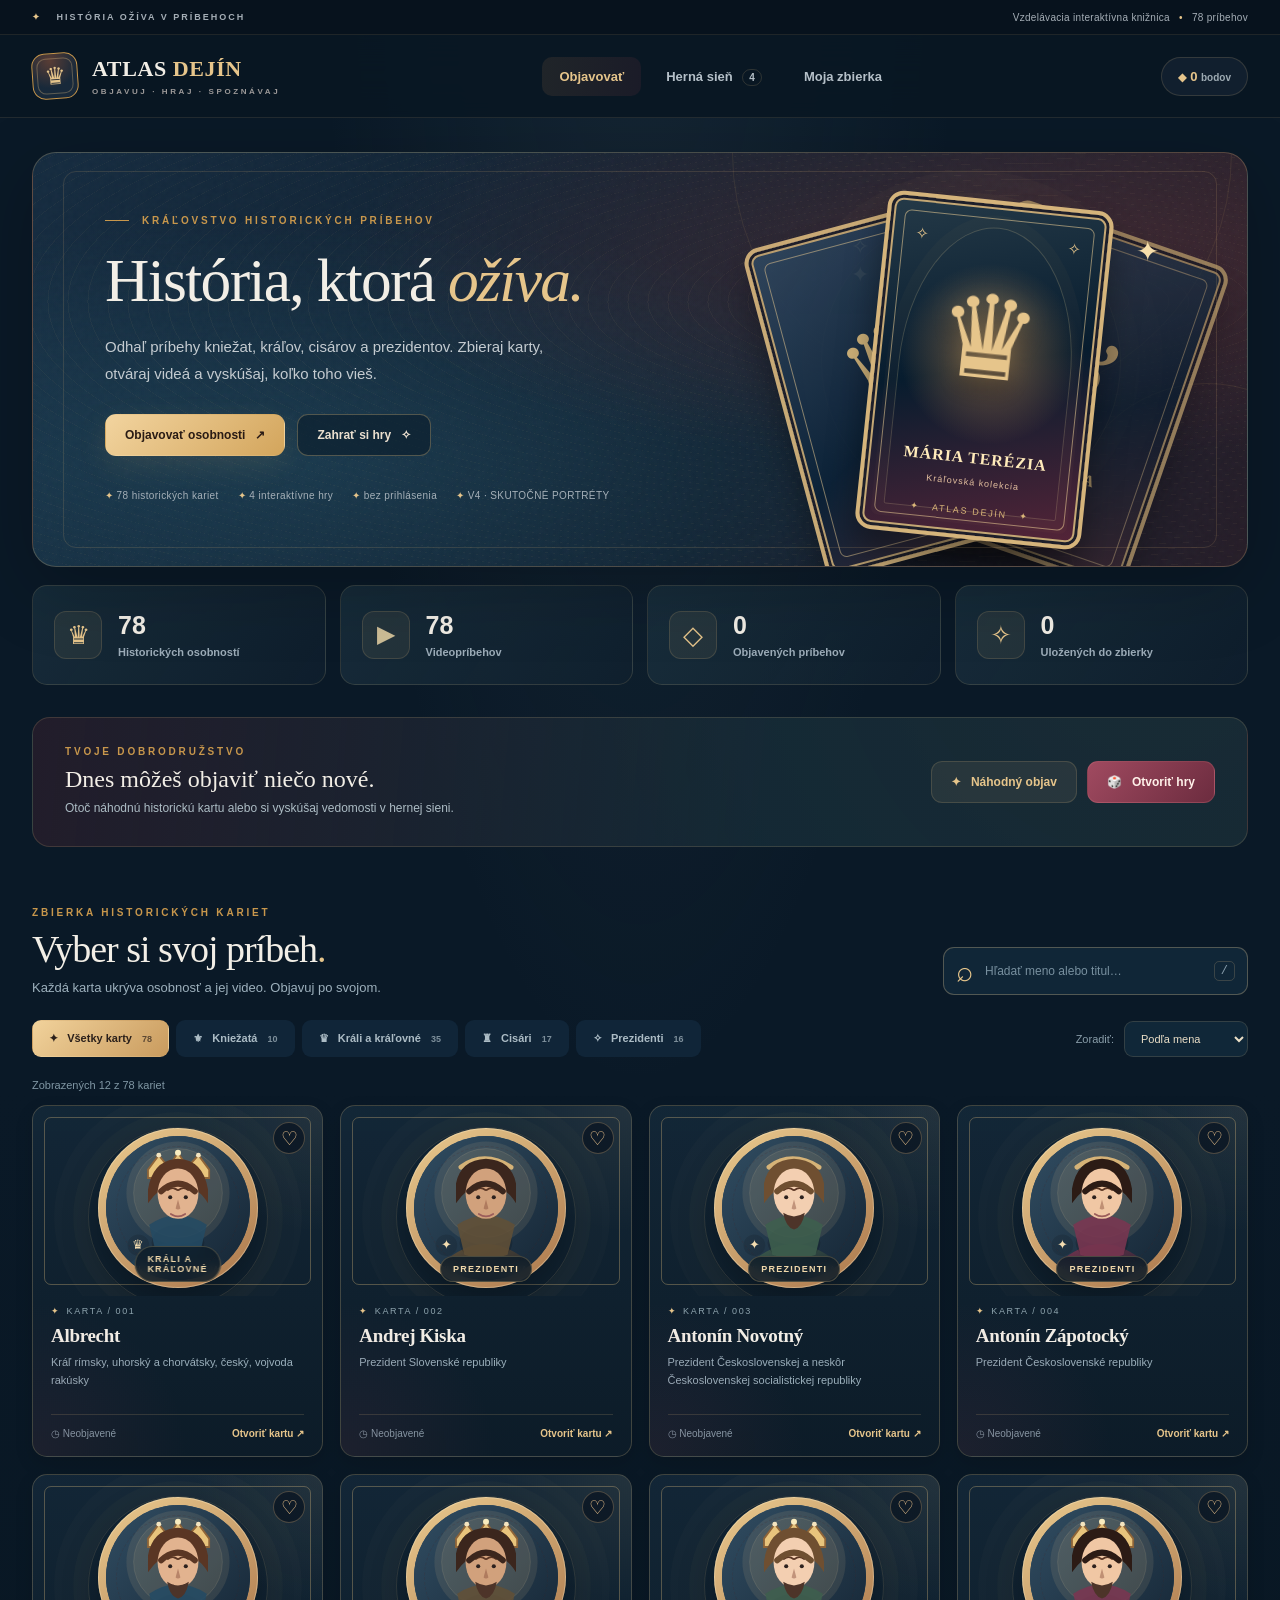
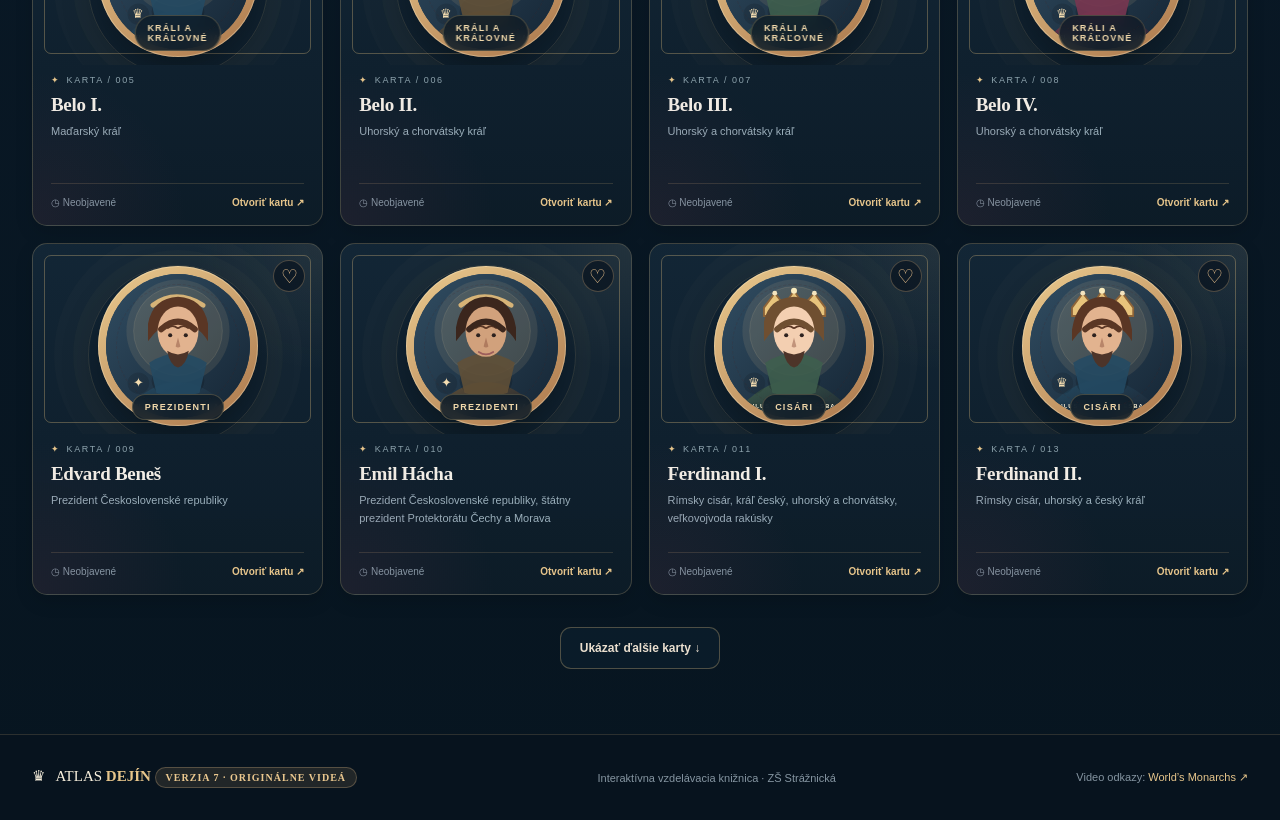
==== commit ad60747b: "Restore original videos opening in new tab and remove blocked iframe / verbose notes" ====
--- a/index.html
+++ b/index.html
@@ -108,7 +108,7 @@
     <section id="gamesView" class="view" aria-labelledby="gamesTitle"><div class="shell inner-page"><div class="page-hero games-hero"><div class="section-kicker">HERNÁ SIEŇ</div><h1 id="gamesTitle">Učenie, ktoré je <em>hra.</em></h1><p>Štyri odlišné výzvy. Vyber si hru, zbieraj body a odomykaj svoje historické odznaky.</p><div class="game-highscore">✦ <span id="gamesTotalScore">0</span> tvojich bodov</div></div><div class="game-selector" id="gameSelector"><button class="game-tile" data-start-game="identity"><span class="game-tile-icon">♛</span><small>01 · KVÍZ</small><h3>Kto som?</h3><p>Uhádni osobnosť podľa jej historického titulu.</p><b>Spustiť hru <span>↗</span></b></button><button class="game-tile" data-start-game="truefalse"><span class="game-tile-icon">◈</span><small>02 · ROZHODOVANIE</small><h3>Pravda či výmysel?</h3><p>Patrí titul naozaj uvedenej osobnosti?</p><b>Spustiť hru <span>↗</span></b></button><button class="game-tile" data-start-game="memory"><span class="game-tile-icon">▦</span><small>03 · PAMÄŤ</small><h3>Kráľovské pexeso</h3><p>Hľadaj dvojice mien a správnych titulov.</p><b>Spustiť hru <span>↗</span></b></button><button class="game-tile" data-start-game="speed"><span class="game-tile-icon">⚡</span><small>04 · RÝCHLOSŤ</small><h3>Časová výzva</h3><p>Roztrieď osobnosti, kým vyprší čas.</p><b>Spustiť hru <span>↗</span></b></button></div><div class="game-stage" id="gameStage" hidden><div class="stage-toolbar"><button class="back-btn" id="backToGames">← Všetky hry</button><span class="stage-score" id="livePoints">✦ 0 bodov</span></div><div id="gameContent" aria-live="polite"></div></div><section class="award-section" aria-labelledby="badgesTitle"><div class="section-kicker">ODMENY ZA OBJAVOVANIE</div><h2 id="badgesTitle">Tvoje odznaky</h2><p>Postupne si ich odomkneš pri objavovaní videí a hraní hier.</p><div class="badge-grid" id="badgesGrid"></div></section></div></section>
     <section id="collectionView" class="view" aria-labelledby="collectionTitle"><div class="shell inner-page"><div class="page-hero collection-hero"><div class="section-kicker">MOJA ZBIERKA</div><h1 id="collectionTitle">Tvoja cesta <em>dejinami.</em></h1><p>Ukladaj si obľúbené osobnosti a sleduj, ktoré príbehy si už objavil.</p><div class="collection-progress"><span id="progressLabel">0 z 78 príbehov</span><div class="progress-line"><div id="progressBar" style="width:0%"></div></div></div></div><div class="collection-tabs" role="group" aria-label="Typ zbierky"><button class="tab active" data-collection="saved">♡ Obľúbené <span id="savedTabCount">0</span></button><button class="tab" data-collection="watched">✓ Pozreté <span id="watchedTabCount">0</span></button></div><div class="card-grid" id="collectionGrid"></div><div class="empty-state" id="collectionEmpty" hidden><span>♧</span><h3>Tu sa tvoja zbierka začne.</h3><p>Otvor niektorú historickú kartu a ulož si ju medzi obľúbené alebo označ video ako pozreté.</p><button class="btn btn-gold" data-nav="explore">Objaviť osobnosti ↗</button></div><div class="collection-note">Tvoj postup sa ukladá iba v tomto prehliadači a na tomto zariadení. Nevyžaduje sa účet.</div></div></section>
   </main>
-  <footer class="footer"><div class="shell footer-inner"><span class="footer-brand">♛ &nbsp; ATLAS <b>DEJÍN</b> <span class="version-pill">VERZIA 5 · HISTORICKÉ PORTRÉTY</span></span><span>Interaktívna vzdelávacia knižnica · ZŠ Strážnická</span><span>Video odkazy: <a href="https://worldsmonarchs.com/" rel="noopener noreferrer" target="_blank">World’s Monarchs ↗</a></span></div></footer>
+  <footer class="footer"><div class="shell footer-inner"><span class="footer-brand">♛ &nbsp; ATLAS <b>DEJÍN</b> <span class="version-pill">VERZIA 7 · ORIGINÁLNE VIDEÁ</span></span><span>Interaktívna vzdelávacia knižnica · ZŠ Strážnická</span><span>Video odkazy: <a href="https://worldsmonarchs.com/" rel="noopener noreferrer" target="_blank">World’s Monarchs ↗</a></span></div></footer>
 </div>
 <div class="modal-backdrop" id="personOverlay" hidden><div class="person-dialog" role="dialog" aria-modal="true" aria-labelledby="personDialogTitle"><button class="modal-close" id="closePerson" aria-label="Zavrieť okno">×</button><div class="dialog-left" id="dialogLeft"></div><div class="dialog-right" id="dialogRight"></div></div></div>
 <div class="toast-holder" id="toastHolder" role="status" aria-live="polite"></div>
@@ -967,12 +967,12 @@
  if(focus)lastFocus=document.activeElement;
  currentModal=id;const pos=PEOPLE.findIndex(x=>x.id===id);const prev=PEOPLE[(pos+PEOPLE.length-1)%PEOPLE.length];const next=PEOPLE[(pos+1)%PEOPLE.length];
  $('dialogLeft').innerHTML=`<div class="dialog-ornament"><div class="dialog-portrait-wrap"><div class="dialog-badge">${esc(CATNAMES[p.category])}</div><div class="dialog-medallion"><div class="portrait-frame" data-person-id="${p.id}">${portraitSVG(p,'dialog')}</div></div><div class="dialog-quote">${esc(p.name)}</div><div class="dialog-meta-mini">HISTORICKÁ KARTA #${String(p.id).padStart(3,'0')}</div></div></div>`;
- $('dialogRight').innerHTML=`<div class="dialog-kicker">${esc(CATNAMES[p.category])} &nbsp; · &nbsp; KARTA ${String(p.id).padStart(3,'0')}</div><h2 id="personDialogTitle">${esc(p.name)}</h2><p>${esc(p.title)}</p><div class="photo-attribution" id="portraitCredit">Vyhľadávam historické vyobrazenie...</div><div class="dialog-actions"><button class="btn btn-gold" data-playvideo="${p.id}" data-src="${esc(safeURL(p.url))}">▶ &nbsp; Zobraziť videopríbeh tu</button><button class="btn btn-outline" data-watched="${p.id}">${watched.has(id)?'✓ Označené ako pozreté':'✓ Označiť video ako pozreté'}</button><button class="btn btn-quiet" data-favorite="${p.id}">${favorites.has(id)?'♥ Odobrať z mojej zbierky':'♡ Pridať do mojej zbierky'}</button></div><div class="inline-video-panel" id="inlineVideoPanel"><div class="inline-video-head"><strong>Videopríbeh: ${esc(p.name)}</strong><button class="inline-video-close" data-close-inline-video="true">Zavrieť video</button></div><div class="video-embed-note">Pôvodný odkaz vedie na stránku World’s Monarchs. Ak táto stránka nepovoľuje vloženie, prehrávanie tu nebude možné.</div><div class="inline-video-shell"><iframe id="inlineVideoFrame" title="Videopríbeh ${esc(p.name)}" loading="lazy" referrerpolicy="strict-origin-when-cross-origin" allowfullscreen></iframe></div><div class="video-panel-meta">Video sa pokúsi načítať priamo v aplikácii. Ak externá stránka nepovolí vloženie do rámca, použi <a href="${esc(safeURL(p.url))}" target="_blank" rel="noopener noreferrer">otvorenie originálu ↗</a>.</div></div><div class="dialog-meta">Vizuál kariet je teraz upravený do jednotného ilustrovaného štýlu inšpirovaného zberateľskou sériou World’s Monarchs. Video sa už pokúša otvárať priamo v aplikácii. <strong>Označenie „pozreté“ nie je automatické</strong> – nastavuješ si ho sám alebo sama.</div><div class="dialog-nav"><button data-open="${prev.id}">← Predchádzajúca</button><button data-open="${next.id}">Nasledujúca →</button></div>`;
+ $('dialogRight').innerHTML=`<div class="dialog-kicker">${esc(CATNAMES[p.category])} &nbsp; · &nbsp; KARTA ${String(p.id).padStart(3,'0')}</div><h2 id="personDialogTitle">${esc(p.name)}</h2><p>${esc(p.title)}</p><div class="photo-attribution" id="portraitCredit">Vyhľadávam historické vyobrazenie...</div><div class="dialog-actions"><a class="btn btn-gold" href="${esc(safeURL(p.url))}" target="_blank" rel="noopener noreferrer" aria-label="Otvoriť originálne video ${esc(p.name)} v novej karte">▶ &nbsp; Prehrať originálne video ↗</a><button class="btn btn-outline" data-watched="${p.id}">${watched.has(id)?'✓ Označené ako pozreté':'✓ Označiť video ako pozreté'}</button><button class="btn btn-quiet" data-favorite="${p.id}">${favorites.has(id)?'♥ Odobrať z mojej zbierky':'♡ Pridať do mojej zbierky'}</button></div><div class="dialog-nav"><button data-open="${prev.id}">← Predchádzajúca</button><button data-open="${next.id}">Nasledujúca →</button></div>`;
  $('personOverlay').hidden=false;document.body.style.overflow='hidden';
  enrichPortraits($('dialogLeft'));imageCredits(p);
  if(focus)$('closePerson').focus();
 }
-function closePerson(){if(currentModal===null)return;currentModal=null;$('personOverlay').hidden=true;const frame=$('inlineVideoFrame');const panel=$('inlineVideoPanel');if(frame)frame.src='about:blank';if(panel)panel.classList.remove('is-open');document.body.style.overflow='';if(lastFocus&&document.contains(lastFocus))lastFocus.focus();}
+function closePerson(){if(currentModal===null)return;currentModal=null;$('personOverlay').hidden=true;document.body.style.overflow='';if(lastFocus&&document.contains(lastFocus))lastFocus.focus();}
 function revealGames(){ $('gameSelector').hidden=false;$('gameStage').hidden=true;stopTimer();game=null; }
 function startGame(type){
  stopTimer();if(!['identity','truefalse','memory','speed'].includes(type))return;
@@ -1038,15 +1038,13 @@
 function freshRandom(){const p=PEOPLE[Math.floor(Math.random()*PEOPLE.length)];if(p)openPerson(p.id);}
 function bindEvents(){
  document.addEventListener('click',e=>{
-  const x=e.target.closest('[data-nav],[data-filter],[data-open],[data-favorite],[data-watched],[data-clear],[data-start-game],[data-answer],[data-tf],[data-flip],[data-restart],[data-show-games],[data-collection],[data-playvideo],[data-close-inline-video]');if(!x)return;
+  const x=e.target.closest('[data-nav],[data-filter],[data-open],[data-favorite],[data-watched],[data-clear],[data-start-game],[data-answer],[data-tf],[data-flip],[data-restart],[data-show-games],[data-collection]');if(!x)return;
   const d=x.dataset;
   if(d.nav)nav(d.nav);
   else if(d.filter){filter=d.filter;limit=12;renderLibrary();}
   else if(d.open)openPerson(Number(d.open),currentModal===null);
   else if(d.favorite)toggleFavorite(Number(d.favorite));
   else if(d.watched)toggleWatched(Number(d.watched));
-  else if(d.playvideo){const panel=$('inlineVideoPanel'),frame=$('inlineVideoFrame');if(panel&&frame){frame.src=safeURL(d.src||'about:blank');panel.classList.add('is-open');panel.scrollIntoView({behavior:'smooth',block:'nearest'});} }
-  else if(d.closeInlineVideo!==undefined){const panel=$('inlineVideoPanel'),frame=$('inlineVideoFrame');if(frame)frame.src='about:blank';if(panel)panel.classList.remove('is-open');}
   else if(d.clear){filter='all';search='';$('searchField').value='';limit=12;renderLibrary();}
   else if(d.startGame)startGame(d.startGame);
   else if(d.answer!==undefined&&game){if(game.type==='identity')identityAnswer(d.answer);else if(game.type==='speed')speedAnswer(d.answer);}
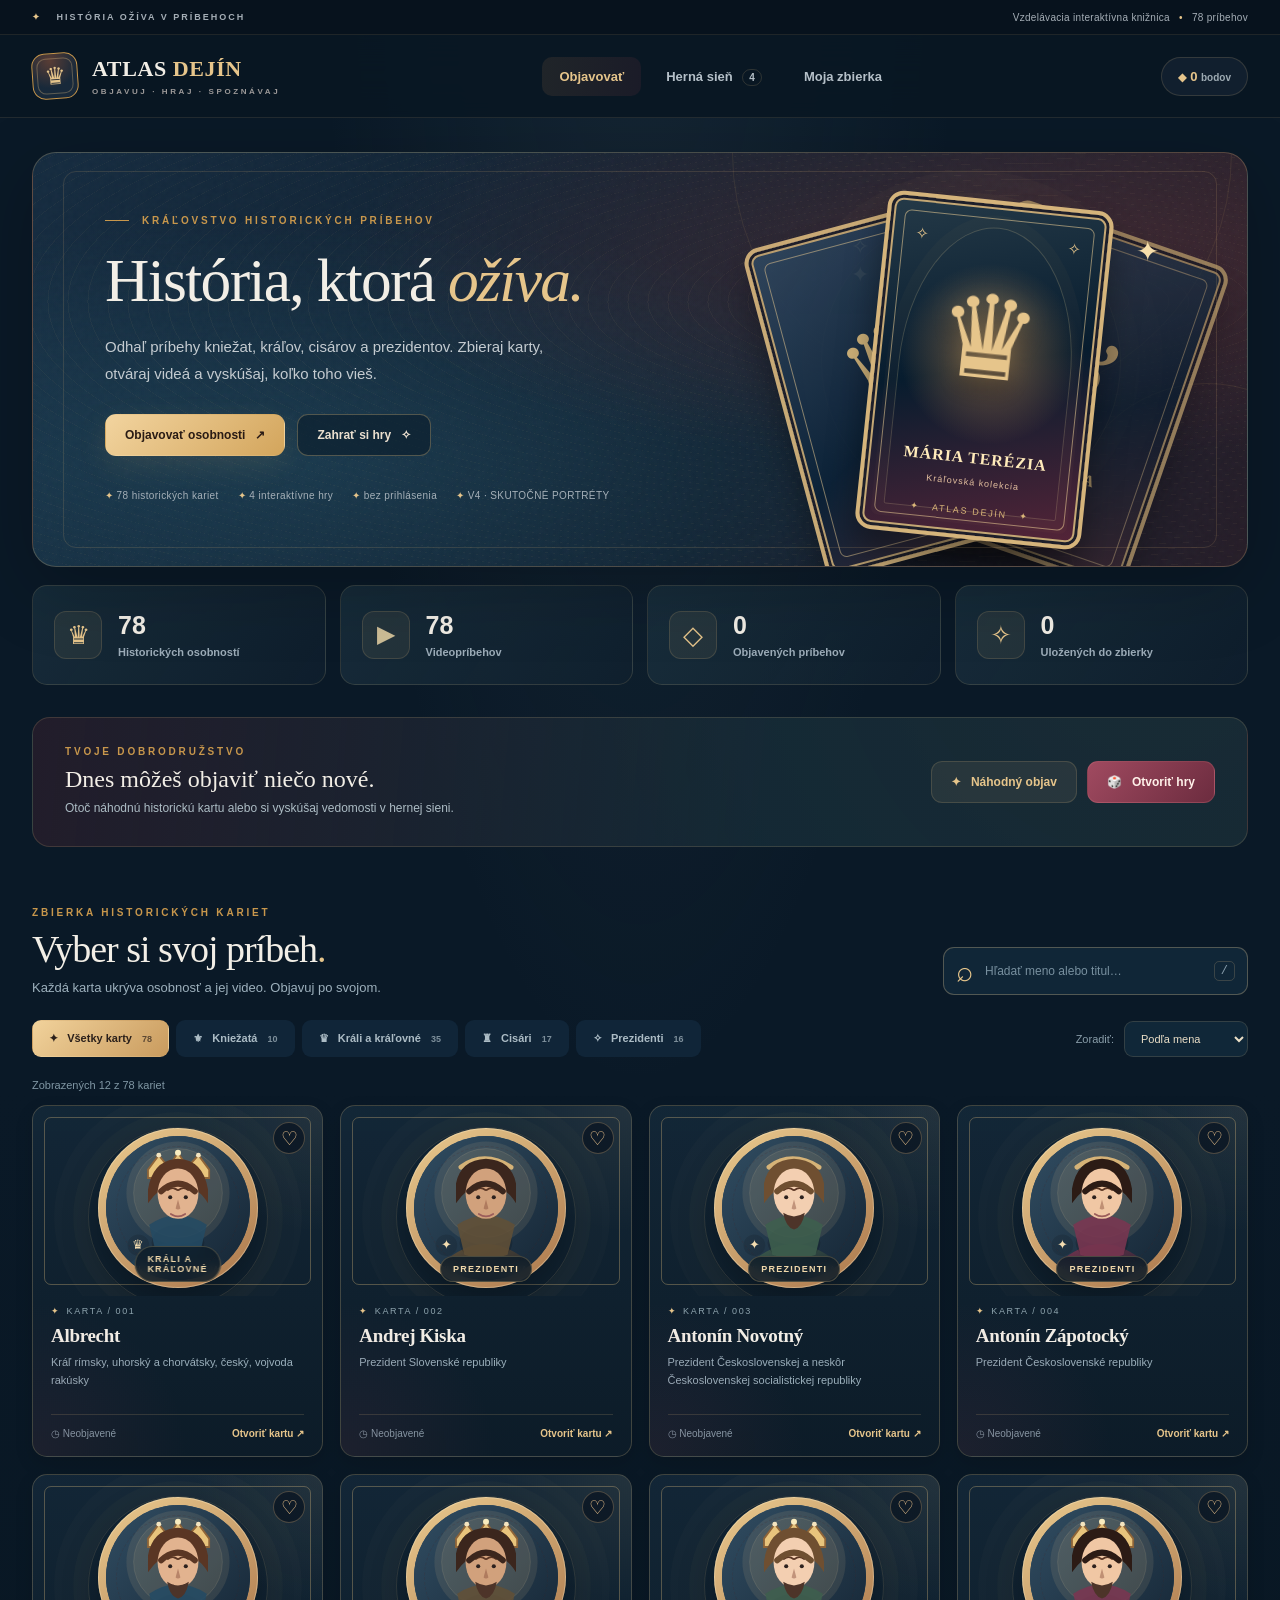
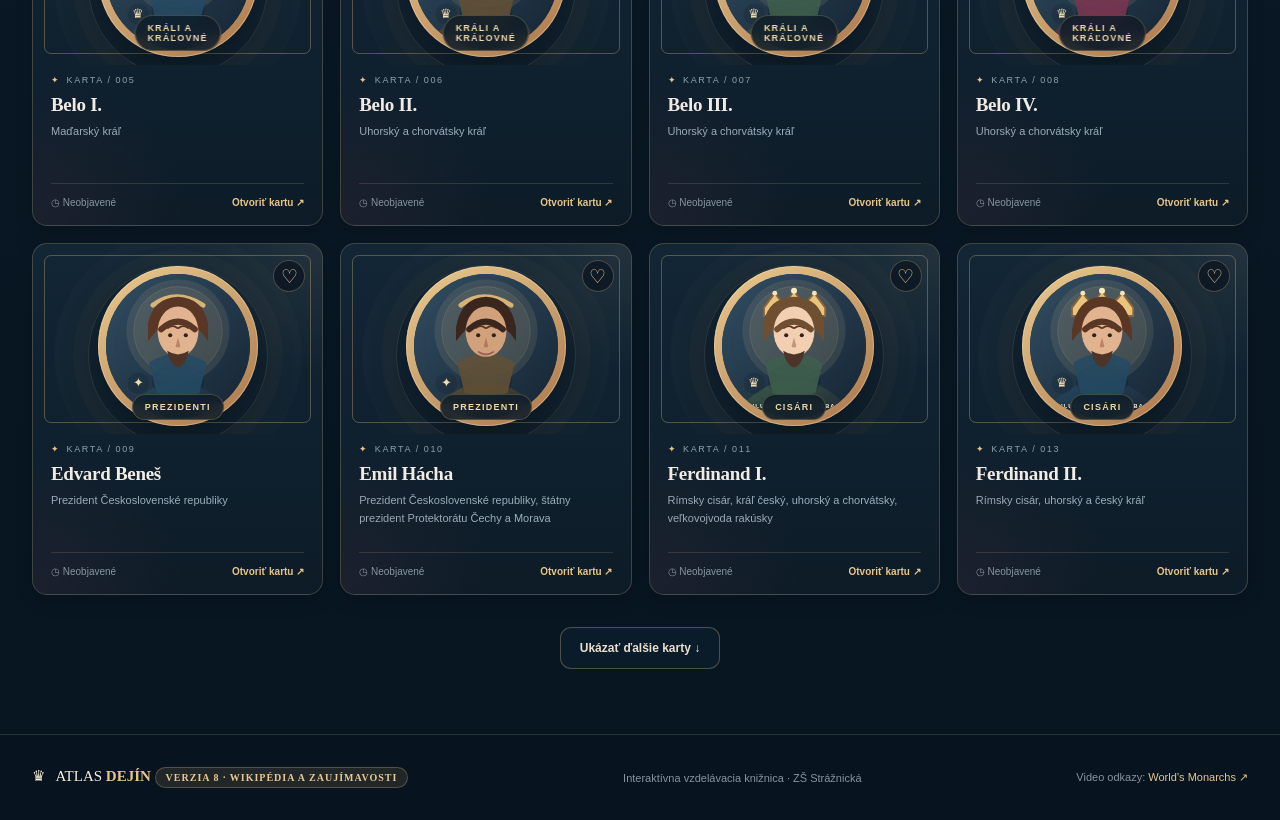
==== commit f8b49db6: "Add animated Wikipedia facts and source links to every historical profile" ====
--- a/index.html
+++ b/index.html
@@ -5,7 +5,7 @@
   <meta name="viewport" content="width=device-width, initial-scale=1">
   <meta name="theme-color" content="#0a1b29">
   <meta name="robots" content="noindex,nofollow">
-  <meta name="atlas-version" content="4.0-real-portraits">
+  <meta name="atlas-version" content="8.0-wikipedia-facts">
   <meta name="description" content="Interaktívny Atlas dejín: 78 historických osobností, videopríbehy, historické karty a štyri učebné hry.">
   <title>Atlas dejín | Objavuj · Hraj · Spoznávaj</title>
   <style>
@@ -80,6 +80,24 @@
 /* Version 5: make image loading status explicit while retaining offline illustrations */
 .card-medallion[data-open]{background:linear-gradient(145deg,#ebcc90,#aa754a)}
 .portrait-frame[data-photo-status="fallback"]::after{content:"ILUSTRAČNÁ KRESBA";position:absolute;bottom:9px;left:7%;right:7%;font-size:6px;font-weight:900;letter-spacing:1px;color:#fff3d4;text-align:center;z-index:2;text-shadow:0 2px 4px #061622;pointer-events:none}
+
+/* V8: article-backed, typewriter-animated biographical fact */
+.wiki-fact{margin:17px 0 22px;padding:19px 20px 17px;border:1px solid rgba(237,204,143,.32);border-radius:16px;background:radial-gradient(ellipse at 100% 0%,rgba(163,102,81,.13),transparent 46%),linear-gradient(130deg,rgba(17,43,57,.95),rgba(41,31,42,.88));box-shadow:inset 0 0 0 1px rgba(255,230,173,.035)}
+.wiki-fact-top{display:flex;align-items:center;gap:10px;justify-content:space-between;margin-bottom:12px}
+.wiki-fact-top strong{font-size:10px;letter-spacing:1.5px;color:#f5cf88;font-weight:900}
+.wiki-fact-source-tag{font-size:10px;color:#d9c6a3;border:1px solid rgba(230,201,152,.25);background:rgba(255,255,255,.04);padding:5px 9px;border-radius:20px;white-space:nowrap}
+.wiki-fact-body{font-family:Georgia,'Times New Roman',serif;font-size:15px;line-height:1.75;color:#f6efdf;min-height:68px;overflow-wrap:break-word}
+.wiki-fact-caret{display:inline-block;width:2px;height:1em;margin-left:4px;background:#eacb8d;vertical-align:-2px;animation:wikiCursor 0.7s steps(1) infinite}
+.wiki-fact.is-finished .wiki-fact-caret{display:none}
+@keyframes wikiCursor{50%{opacity:0}}
+.wiki-fact-bottom{display:flex;align-items:center;justify-content:space-between;flex-wrap:wrap;gap:10px;margin-top:14px}
+.wiki-fact-bottom a{color:#eed09e;text-underline-offset:3px;text-decoration:underline;font-size:11px;font-weight:750}
+.wiki-fact-skip{font-size:11px;color:#ead0a4;border:1px solid rgba(232,198,148,.3);background:rgba(255,255,255,.05);border-radius:8px;padding:7px 10px}
+.wiki-fact-skip[hidden]{display:none}
+.wiki-fact-footnote{font-size:10px;color:#9eaeb8;margin-top:9px;line-height:1.4}
+@media(max-width:740px){.wiki-fact{padding:16px 14px}.wiki-fact-body{font-size:14px;min-height:82px}.wiki-fact-top strong{font-size:9px;letter-spacing:1.2px}}
+@media(prefers-reduced-motion:reduce){.wiki-fact-caret{animation:none}}
+
 </style>
 
 
@@ -108,7 +126,7 @@
     <section id="gamesView" class="view" aria-labelledby="gamesTitle"><div class="shell inner-page"><div class="page-hero games-hero"><div class="section-kicker">HERNÁ SIEŇ</div><h1 id="gamesTitle">Učenie, ktoré je <em>hra.</em></h1><p>Štyri odlišné výzvy. Vyber si hru, zbieraj body a odomykaj svoje historické odznaky.</p><div class="game-highscore">✦ <span id="gamesTotalScore">0</span> tvojich bodov</div></div><div class="game-selector" id="gameSelector"><button class="game-tile" data-start-game="identity"><span class="game-tile-icon">♛</span><small>01 · KVÍZ</small><h3>Kto som?</h3><p>Uhádni osobnosť podľa jej historického titulu.</p><b>Spustiť hru <span>↗</span></b></button><button class="game-tile" data-start-game="truefalse"><span class="game-tile-icon">◈</span><small>02 · ROZHODOVANIE</small><h3>Pravda či výmysel?</h3><p>Patrí titul naozaj uvedenej osobnosti?</p><b>Spustiť hru <span>↗</span></b></button><button class="game-tile" data-start-game="memory"><span class="game-tile-icon">▦</span><small>03 · PAMÄŤ</small><h3>Kráľovské pexeso</h3><p>Hľadaj dvojice mien a správnych titulov.</p><b>Spustiť hru <span>↗</span></b></button><button class="game-tile" data-start-game="speed"><span class="game-tile-icon">⚡</span><small>04 · RÝCHLOSŤ</small><h3>Časová výzva</h3><p>Roztrieď osobnosti, kým vyprší čas.</p><b>Spustiť hru <span>↗</span></b></button></div><div class="game-stage" id="gameStage" hidden><div class="stage-toolbar"><button class="back-btn" id="backToGames">← Všetky hry</button><span class="stage-score" id="livePoints">✦ 0 bodov</span></div><div id="gameContent" aria-live="polite"></div></div><section class="award-section" aria-labelledby="badgesTitle"><div class="section-kicker">ODMENY ZA OBJAVOVANIE</div><h2 id="badgesTitle">Tvoje odznaky</h2><p>Postupne si ich odomkneš pri objavovaní videí a hraní hier.</p><div class="badge-grid" id="badgesGrid"></div></section></div></section>
     <section id="collectionView" class="view" aria-labelledby="collectionTitle"><div class="shell inner-page"><div class="page-hero collection-hero"><div class="section-kicker">MOJA ZBIERKA</div><h1 id="collectionTitle">Tvoja cesta <em>dejinami.</em></h1><p>Ukladaj si obľúbené osobnosti a sleduj, ktoré príbehy si už objavil.</p><div class="collection-progress"><span id="progressLabel">0 z 78 príbehov</span><div class="progress-line"><div id="progressBar" style="width:0%"></div></div></div></div><div class="collection-tabs" role="group" aria-label="Typ zbierky"><button class="tab active" data-collection="saved">♡ Obľúbené <span id="savedTabCount">0</span></button><button class="tab" data-collection="watched">✓ Pozreté <span id="watchedTabCount">0</span></button></div><div class="card-grid" id="collectionGrid"></div><div class="empty-state" id="collectionEmpty" hidden><span>♧</span><h3>Tu sa tvoja zbierka začne.</h3><p>Otvor niektorú historickú kartu a ulož si ju medzi obľúbené alebo označ video ako pozreté.</p><button class="btn btn-gold" data-nav="explore">Objaviť osobnosti ↗</button></div><div class="collection-note">Tvoj postup sa ukladá iba v tomto prehliadači a na tomto zariadení. Nevyžaduje sa účet.</div></div></section>
   </main>
-  <footer class="footer"><div class="shell footer-inner"><span class="footer-brand">♛ &nbsp; ATLAS <b>DEJÍN</b> <span class="version-pill">VERZIA 7 · ORIGINÁLNE VIDEÁ</span></span><span>Interaktívna vzdelávacia knižnica · ZŠ Strážnická</span><span>Video odkazy: <a href="https://worldsmonarchs.com/" rel="noopener noreferrer" target="_blank">World’s Monarchs ↗</a></span></div></footer>
+  <footer class="footer"><div class="shell footer-inner"><span class="footer-brand">♛ &nbsp; ATLAS <b>DEJÍN</b> <span class="version-pill">VERZIA 8 · WIKIPÉDIA A ZAUJÍMAVOSTI</span></span><span>Interaktívna vzdelávacia knižnica · ZŠ Strážnická</span><span>Video odkazy: <a href="https://worldsmonarchs.com/" rel="noopener noreferrer" target="_blank">World’s Monarchs ↗</a></span></div></footer>
 </div>
 <div class="modal-backdrop" id="personOverlay" hidden><div class="person-dialog" role="dialog" aria-modal="true" aria-labelledby="personDialogTitle"><button class="modal-close" id="closePerson" aria-label="Zavrieť okno">×</button><div class="dialog-left" id="dialogLeft"></div><div class="dialog-right" id="dialogRight"></div></div></div>
 <div class="toast-holder" id="toastHolder" role="status" aria-live="polite"></div>
@@ -429,8 +447,7 @@
     "title": "Uhorská a chorvátska kráľovná",
     "url": "https://worldsmonarchs.com/cs/panovnici/evropa/maria-d4f6g8h2/",
     "category": "kings"
-  },
-  {
+  },  {
     "id": 46,
     "name": "Matej II.",
     "title": "Rímsky cisár, uhorský a český kráľ",
@@ -879,8 +896,7 @@
         const body=await resp.json();
         const src=body?.thumbnail?.source || body?.originalimage?.source;
         const original=body?.originalimage?.source||src;
-        const filename=original?decodeURIComponent(new URL(original).pathname.split('/').pop()||''):'';
-        const photo=toPhoto(src,body?.title,filename);
+        const filename=original?decodeURIComponent(new URL(original).pathname.split('/').pop()||''):'';        const photo=toPhoto(src,body?.title,filename);
         if(photo)return photo;
       }
     }catch(e){}
@@ -937,6 +953,102 @@
   }catch(e){}
 }
 
+
+// The article mapping above disambiguates historical rulers sharing the same name.
+// Get a Slovak-language excerpt for the mapped Wikipedia article when possible.
+// If unavailable, use the English original, explicitly labelled as such.
+const wikiFactCache=new Map();
+let wikiTypeTimer=null,wikiTypeToken=0,wikiFullText='';
+const wikiWikiUrl=(lang,title)=>'https://'+lang+'.wikipedia.org/wiki/'+encodeURIComponent(String(title).replace(/ /g,'_'));
+function wikiSentenceExcerpt(extract){
+ const cleaned=String(extract||'').replace(/\s+/g,' ').trim();
+ if(!cleaned)return '';
+ // Don't invent facts. Quote a short excerpt from the actual article introduction.
+ const segs=cleaned.split(/(?<=[.!?])\s+(?=[A-ZÁÄČĎÉÍĹĽŇÓÔŔŠŤÚÝŽ])/u).filter(Boolean);
+ // When a second sentence includes a notable event, prefer that to the generic job title.
+ const notable=/(založil|založila|vybudoval|vybudovala|porazil|porazila|reform|korunov|zjednotil|zjednotila|preslávil|preslávila|významn|bojoval|bojovala|vládol|vládla|v roku|počas vlády|najznámej|storoč|kráľovstv|vojna|povstani|škol|univerzit|kultúr|vojensk)/i;
+ let result=(segs.length>=2&&segs[1].length>=36&&notable.test(segs[1]))?segs[1]:segs[0];
+ if(result.length<95&&segs.length>1&&result===segs[0]&&(result+' '+segs[1]).length<=310)result+=' '+segs[1];
+ if(result.length>320){
+  const cut=result.slice(0,320);const k=cut.lastIndexOf(' ');
+  result=(k>130?cut.slice(0,k):cut).trim().replace(/[,;:\s]+$/,'')+'…';
+ }
+ return result;
+}
+async function fetchWikipediaFact(person){
+ if(wikiFactCache.has(person.id))return wikiFactCache.get(person.id);
+ const title=WIKI_ARTICLES[person.id]||person.name;
+ const fallback={text:'',language:'en',label:'anglická Wikipédia',source:wikiWikiUrl('en',title)};
+ const fetchSummary=async (lang,articleTitle)=>{
+  const url='https://'+lang+'.wikipedia.org/api/rest_v1/page/summary/'+encodeURIComponent(articleTitle.replace(/ /g,'_'));
+  try{
+   const resp=await fetch(url,{mode:'cors',cache:'force-cache'});
+   if(!resp.ok)return null;
+   const body=await resp.json();
+   if(body.type==='disambiguation')return null;
+   const text=wikiSentenceExcerpt(body.extract);
+   if(!text||text.length<32)return null;
+   return {text,language:lang,label:lang==='sk'?'slovenská Wikipédia':'anglická Wikipédia',source:body?.content_urls?.desktop?.page||wikiWikiUrl(lang,body.title||articleTitle)};
+  }catch(e){return null;}
+ };
+ const task=(async()=>{
+  try{
+   const params=new URLSearchParams({action:'query',format:'json',formatversion:'2',redirects:'1',origin:'*',prop:'langlinks',lllang:'sk',titles:title});
+   const response=await fetch('https://en.wikipedia.org/w/api.php?'+params.toString(),{mode:'cors',cache:'force-cache'});
+   if(response.ok){
+    const page=(await response.json())?.query?.pages?.[0];
+    if(page&&!page.missing){
+     const target=page?.langlinks?.find(link=>link.lang==='sk')?.title;
+     if(target){const sk=await fetchSummary('sk',target);if(sk)return sk;}
+    }
+   }
+  }catch(e){}
+  return await fetchSummary('en',title)||fallback;
+ })();
+ wikiFactCache.set(person.id,task);
+ return task;
+}
+function stopWikiTyping(){
+ wikiTypeToken++;
+ if(wikiTypeTimer!==null){clearInterval(wikiTypeTimer);wikiTypeTimer=null;}
+ wikiFullText='';
+}
+function finishWikiTyping(){
+ if(wikiTypeTimer!==null){clearInterval(wikiTypeTimer);wikiTypeTimer=null;}
+ const target=$('wikiFactText');if(target&&wikiFullText){target.textContent=wikiFullText;}
+ const root=$('wikiFact');if(root)root.classList.add('is-finished');
+ const skip=$('wikiFactSkip');if(skip)skip.hidden=true;
+}
+function animateWikiText(text){
+ const target=$('wikiFactText');if(!target)return;
+ if(wikiTypeTimer!==null){clearInterval(wikiTypeTimer);wikiTypeTimer=null;}
+ wikiFullText=text;
+ const root=$('wikiFact');if(root)root.classList.remove('is-finished');
+ const skip=$('wikiFactSkip');if(skip)skip.hidden=false;
+ if(window.matchMedia&&matchMedia('(prefers-reduced-motion: reduce)').matches){finishWikiTyping();return;}
+ let i=0;target.textContent='';
+ const token=++wikiTypeToken;
+ wikiTypeTimer=setInterval(()=>{
+  if(token!==wikiTypeToken||!target.isConnected){clearInterval(wikiTypeTimer);wikiTypeTimer=null;return;}
+  i=Math.min(text.length,i+3);
+  target.textContent=text.slice(0,i);
+  if(i>=text.length)finishWikiTyping();
+ },27);
+}
+async function showWikiFact(person){
+ const label=$('wikiFactTag');const source=$('wikiFactSource');const target=$('wikiFactText');
+ if(!target||!source)return;
+ const token=wikiTypeToken;
+ const fact=await fetchWikipediaFact(person);
+ if(currentModal!==person.id||token!==wikiTypeToken||!target.isConnected)return;
+ source.href=fact.source;
+ source.textContent='Zdroj: '+(fact.language==='sk'?'slovenská':'anglická')+' Wikipédia ↗';
+ if(label)label.textContent=fact.language==='sk'?'SK Wikipédia':'EN Wikipédia';
+ if(fact.text){animateWikiText(fact.text);}
+ else {target.textContent='Krátku informáciu sa teraz nepodarilo načítať. Článok si môžeš otvoriť cez zdroj nižšie.';
+  $('wikiFact')?.classList.add('is-finished');}
+}
+
 function card(p){
  return `<article class="person-card cat-${p.category}"><div class="card-art"><div class="card-medallion" data-open="${p.id}" role="button" tabindex="0" aria-label="Otvoriť kartu ${esc(p.name)}"><div class="portrait-frame" data-person-id="${p.id}">${portraitSVG(p,'card')}</div><span class="art-ribbon">${esc(CATNAMES[p.category])}</span>${watched.has(p.id)?'<span class="watched-dot" title="Pozreté">✓</span>':''}</div></div><button class="heart-btn ${favorites.has(p.id)?'saved':''}" data-favorite="${p.id}" aria-label="${favorites.has(p.id)?'Odobrať z obľúbených':'Uložiť do obľúbených'}: ${esc(p.name)}">${favorites.has(p.id)?'♥':'♡'}</button><div class="card-info"><span class="card-number">KARTA / ${String(p.id).padStart(3,'0')}</span><h3 class="person-name">${esc(p.name)}</h3><p class="person-title">${esc(p.title)}</p><div class="card-bottom"><span>${watched.has(p.id)?'✓ Pozreté':'◷ Neobjavené'}</span><button data-open="${p.id}">Otvoriť kartu ↗</button></div></div></article>`;
 }
@@ -964,15 +1076,16 @@
 }
 function openPerson(id,focus=true){
  const p=PEOPLE.find(x=>x.id===id);if(!p)return;
+ stopWikiTyping();
  if(focus)lastFocus=document.activeElement;
  currentModal=id;const pos=PEOPLE.findIndex(x=>x.id===id);const prev=PEOPLE[(pos+PEOPLE.length-1)%PEOPLE.length];const next=PEOPLE[(pos+1)%PEOPLE.length];
  $('dialogLeft').innerHTML=`<div class="dialog-ornament"><div class="dialog-portrait-wrap"><div class="dialog-badge">${esc(CATNAMES[p.category])}</div><div class="dialog-medallion"><div class="portrait-frame" data-person-id="${p.id}">${portraitSVG(p,'dialog')}</div></div><div class="dialog-quote">${esc(p.name)}</div><div class="dialog-meta-mini">HISTORICKÁ KARTA #${String(p.id).padStart(3,'0')}</div></div></div>`;
- $('dialogRight').innerHTML=`<div class="dialog-kicker">${esc(CATNAMES[p.category])} &nbsp; · &nbsp; KARTA ${String(p.id).padStart(3,'0')}</div><h2 id="personDialogTitle">${esc(p.name)}</h2><p>${esc(p.title)}</p><div class="photo-attribution" id="portraitCredit">Vyhľadávam historické vyobrazenie...</div><div class="dialog-actions"><a class="btn btn-gold" href="${esc(safeURL(p.url))}" target="_blank" rel="noopener noreferrer" aria-label="Otvoriť originálne video ${esc(p.name)} v novej karte">▶ &nbsp; Prehrať originálne video ↗</a><button class="btn btn-outline" data-watched="${p.id}">${watched.has(id)?'✓ Označené ako pozreté':'✓ Označiť video ako pozreté'}</button><button class="btn btn-quiet" data-favorite="${p.id}">${favorites.has(id)?'♥ Odobrať z mojej zbierky':'♡ Pridať do mojej zbierky'}</button></div><div class="dialog-nav"><button data-open="${prev.id}">← Predchádzajúca</button><button data-open="${next.id}">Nasledujúca →</button></div>`;
+ $('dialogRight').innerHTML=`<div class="dialog-kicker">${esc(CATNAMES[p.category])} &nbsp; · &nbsp; KARTA ${String(p.id).padStart(3,'0')}</div><h2 id="personDialogTitle">${esc(p.name)}</h2><p>${esc(p.title)}</p><section class="wiki-fact is-finished" id="wikiFact" aria-label="Zaujímavosť z Wikipédie"><div class="wiki-fact-top"><strong>✦ VIEŠ, ŽE…?</strong><span class="wiki-fact-source-tag" id="wikiFactTag">Wikipédia</span></div><div class="wiki-fact-body"><span id="wikiFactText">Hľadám zaujímavosť na Wikipédii…</span><span class="wiki-fact-caret" aria-hidden="true"></span></div><div class="wiki-fact-bottom"><a id="wikiFactSource" href="${esc(wikiWikiUrl('en',WIKI_ARTICLES[p.id]||p.name))}" target="_blank" rel="noopener noreferrer">Zdroj: Wikipédia ↗</a><button class="wiki-fact-skip" id="wikiFactSkip" data-complete-fact="true" hidden>Zobraziť celý text</button></div><div class="wiki-fact-footnote">Krátky výňatok z úvodu článku na Wikipédii. <a href="https://creativecommons.org/licenses/by-sa/4.0/deed.sk" target="_blank" rel="noopener noreferrer">CC BY-SA</a></div></section><div class="photo-attribution" id="portraitCredit">Vyhľadávam historické vyobrazenie...</div><div class="dialog-actions"><a class="btn btn-gold" href="${esc(safeURL(p.url))}" target="_blank" rel="noopener noreferrer" aria-label="Otvoriť originálne video ${esc(p.name)} v novej karte">▶ &nbsp; Prehrať originálne video ↗</a><button class="btn btn-outline" data-watched="${p.id}">${watched.has(id)?'✓ Označené ako pozreté':'✓ Označiť video ako pozreté'}</button><button class="btn btn-quiet" data-favorite="${p.id}">${favorites.has(id)?'♥ Odobrať z mojej zbierky':'♡ Pridať do mojej zbierky'}</button></div><div class="dialog-nav"><button data-open="${prev.id}">← Predchádzajúca</button><button data-open="${next.id}">Nasledujúca →</button></div>`;
  $('personOverlay').hidden=false;document.body.style.overflow='hidden';
- enrichPortraits($('dialogLeft'));imageCredits(p);
+ enrichPortraits($('dialogLeft'));imageCredits(p);showWikiFact(p);
  if(focus)$('closePerson').focus();
 }
-function closePerson(){if(currentModal===null)return;currentModal=null;$('personOverlay').hidden=true;document.body.style.overflow='';if(lastFocus&&document.contains(lastFocus))lastFocus.focus();}
+function closePerson(){if(currentModal===null)return;stopWikiTyping();currentModal=null;$('personOverlay').hidden=true;document.body.style.overflow='';if(lastFocus&&document.contains(lastFocus))lastFocus.focus();}
 function revealGames(){ $('gameSelector').hidden=false;$('gameStage').hidden=true;stopTimer();game=null; }
 function startGame(type){
  stopTimer();if(!['identity','truefalse','memory','speed'].includes(type))return;
@@ -997,7 +1110,8 @@
  if(game.type==='identity'){
   if(game.question>=game.questions.length){completeGame();return;}
   let q=game.questions[game.question];target.innerHTML=`${progressBar(game.question,game.questions.length)}<h2 class="quiz-question">Kto som?</h2><p class="quiz-subtitle">Ktorá historická osobnosť je v zozname uvedená s týmto titulom?</p><div class="quote-box">${esc(q.person.title)}</div>${answerChoices(q.options.map(p=>({id:p.id,label:p.name})))}<p class="quiz-feedback" id="quizFeedback"></p><div class="quiz-footer"><button class="btn btn-quiet" id="hintBtn">✧ Nápoveda (−5 bodov)</button><button class="btn btn-gold" id="nextQuestion" disabled>${game.question===game.questions.length-1?'Zobraziť výsledok':'Ďalšia otázka →'}</button></div><p class="hint-text" id="hintText"></p>`;
- }else if(game.type==='truefalse'){  if(game.question>=game.questions.length){completeGame();return;}
+ }else if(game.type==='truefalse'){
+  if(game.question>=game.questions.length){completeGame();return;}
   let q=game.questions[game.question];target.innerHTML=`${progressBar(game.question,game.questions.length)}<h2 class="quiz-question">Pravda či výmysel?</h2><p class="quiz-subtitle">Rozhodni, či táto dvojica súhlasí s priloženým zoznamom osobností.</p><div class="quote-box"><strong>${esc(q.person.name)}</strong><br> ${esc(q.title)}</div><div class="tf-controls"><button class="answer-button" data-tf="true">✓ &nbsp; Pravda</button><button class="answer-button" data-tf="false">× &nbsp; Výmysel</button></div><p class="quiz-feedback" id="quizFeedback"></p><div class="quiz-footer"><small>Za každú správnu odpoveď získaš 10 bodov.</small><button class="btn btn-gold" id="nextQuestion" disabled>${game.question===game.questions.length-1?'Zobraziť výsledok':'Ďalšia otázka →'}</button></div>`;
  }else if(game.type==='memory'){
   const matched=game.matched.length;target.innerHTML=`<div class="memory-stats"><span>✧ Spojené dvojice: <b>${matched}/6</b></span><span>Ťahy: <b>${game.moves}</b></span></div><h2 class="quiz-question">Kráľovské pexeso</h2><p class="quiz-subtitle">Odkry meno a k nemu patriaci historický titul. Vybrané dvojice majú jedinečné tituly.</p><div class="memory-grid">${game.cards.map((c,i)=>{const flipped=game.flipped.includes(i),match=game.matched.includes(c.id);return `<button class="memory-card ${flipped?'flipped':''} ${match?'matched':''}" data-flip="${i}" ${match?'disabled':''} aria-label="${flipped||match?esc(c.text):'Otočiť kartu číslo '+(i+1)}"><div class="memory-card-inner"><div class="memory-face back">♛</div><div class="memory-face front"><small>${c.type==='name'?'Osobnosť':'Titul'}</small>${esc(c.text)}</div></div></button>`;}).join('')}</div><p class="quiz-feedback" id="quizFeedback">Dvojice hľadaj pozorne. Každá nájdená dvojica je za 15 bodov.</p><div class="quiz-footer"><small>Počet ťahov: ${game.moves}</small><button class="btn btn-outline" data-restart="memory">Premiešať karty ↻</button></div>`;
@@ -1038,9 +1152,10 @@
 function freshRandom(){const p=PEOPLE[Math.floor(Math.random()*PEOPLE.length)];if(p)openPerson(p.id);}
 function bindEvents(){
  document.addEventListener('click',e=>{
-  const x=e.target.closest('[data-nav],[data-filter],[data-open],[data-favorite],[data-watched],[data-clear],[data-start-game],[data-answer],[data-tf],[data-flip],[data-restart],[data-show-games],[data-collection]');if(!x)return;
+  const x=e.target.closest('[data-nav],[data-filter],[data-open],[data-favorite],[data-watched],[data-clear],[data-start-game],[data-answer],[data-tf],[data-flip],[data-restart],[data-show-games],[data-collection],[data-complete-fact]');if(!x)return;
   const d=x.dataset;
-  if(d.nav)nav(d.nav);
+  if(d.completeFact!==undefined)finishWikiTyping();
+  else if(d.nav)nav(d.nav);
   else if(d.filter){filter=d.filter;limit=12;renderLibrary();}
   else if(d.open)openPerson(Number(d.open),currentModal===null);
   else if(d.favorite)toggleFavorite(Number(d.favorite));
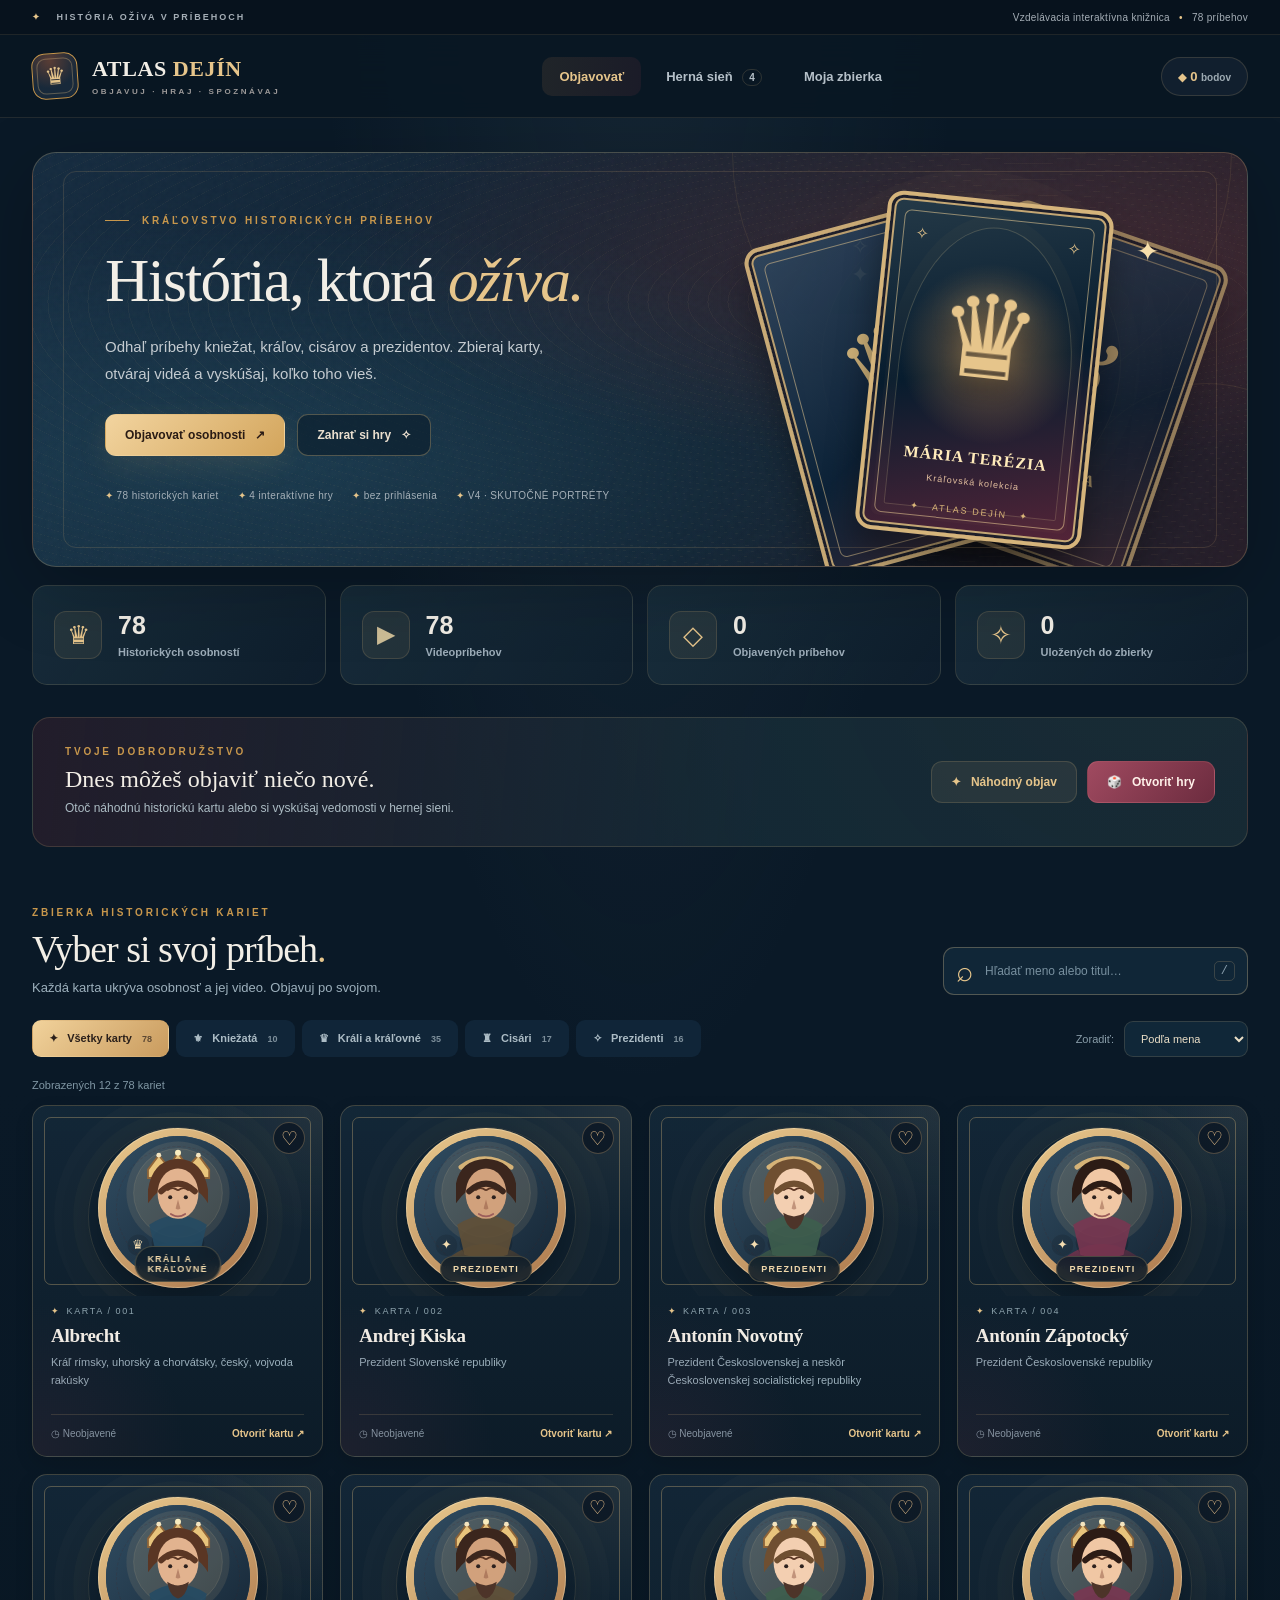
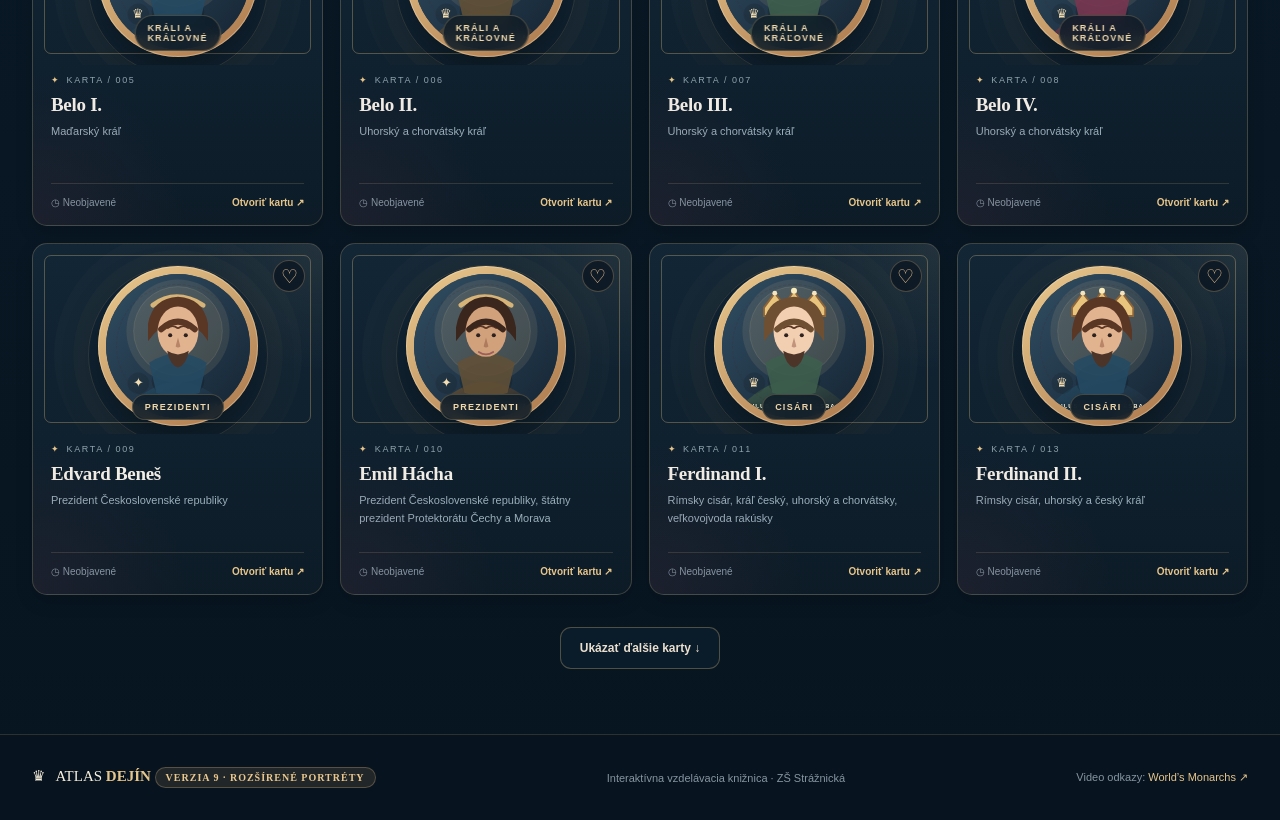
==== commit cb499577: "Expand historical portrait sources through Wikipedia, Wikidata P18 and Wikimedia Commons search" ====
--- a/index.html
+++ b/index.html
@@ -126,7 +126,7 @@
     <section id="gamesView" class="view" aria-labelledby="gamesTitle"><div class="shell inner-page"><div class="page-hero games-hero"><div class="section-kicker">HERNÁ SIEŇ</div><h1 id="gamesTitle">Učenie, ktoré je <em>hra.</em></h1><p>Štyri odlišné výzvy. Vyber si hru, zbieraj body a odomykaj svoje historické odznaky.</p><div class="game-highscore">✦ <span id="gamesTotalScore">0</span> tvojich bodov</div></div><div class="game-selector" id="gameSelector"><button class="game-tile" data-start-game="identity"><span class="game-tile-icon">♛</span><small>01 · KVÍZ</small><h3>Kto som?</h3><p>Uhádni osobnosť podľa jej historického titulu.</p><b>Spustiť hru <span>↗</span></b></button><button class="game-tile" data-start-game="truefalse"><span class="game-tile-icon">◈</span><small>02 · ROZHODOVANIE</small><h3>Pravda či výmysel?</h3><p>Patrí titul naozaj uvedenej osobnosti?</p><b>Spustiť hru <span>↗</span></b></button><button class="game-tile" data-start-game="memory"><span class="game-tile-icon">▦</span><small>03 · PAMÄŤ</small><h3>Kráľovské pexeso</h3><p>Hľadaj dvojice mien a správnych titulov.</p><b>Spustiť hru <span>↗</span></b></button><button class="game-tile" data-start-game="speed"><span class="game-tile-icon">⚡</span><small>04 · RÝCHLOSŤ</small><h3>Časová výzva</h3><p>Roztrieď osobnosti, kým vyprší čas.</p><b>Spustiť hru <span>↗</span></b></button></div><div class="game-stage" id="gameStage" hidden><div class="stage-toolbar"><button class="back-btn" id="backToGames">← Všetky hry</button><span class="stage-score" id="livePoints">✦ 0 bodov</span></div><div id="gameContent" aria-live="polite"></div></div><section class="award-section" aria-labelledby="badgesTitle"><div class="section-kicker">ODMENY ZA OBJAVOVANIE</div><h2 id="badgesTitle">Tvoje odznaky</h2><p>Postupne si ich odomkneš pri objavovaní videí a hraní hier.</p><div class="badge-grid" id="badgesGrid"></div></section></div></section>
     <section id="collectionView" class="view" aria-labelledby="collectionTitle"><div class="shell inner-page"><div class="page-hero collection-hero"><div class="section-kicker">MOJA ZBIERKA</div><h1 id="collectionTitle">Tvoja cesta <em>dejinami.</em></h1><p>Ukladaj si obľúbené osobnosti a sleduj, ktoré príbehy si už objavil.</p><div class="collection-progress"><span id="progressLabel">0 z 78 príbehov</span><div class="progress-line"><div id="progressBar" style="width:0%"></div></div></div></div><div class="collection-tabs" role="group" aria-label="Typ zbierky"><button class="tab active" data-collection="saved">♡ Obľúbené <span id="savedTabCount">0</span></button><button class="tab" data-collection="watched">✓ Pozreté <span id="watchedTabCount">0</span></button></div><div class="card-grid" id="collectionGrid"></div><div class="empty-state" id="collectionEmpty" hidden><span>♧</span><h3>Tu sa tvoja zbierka začne.</h3><p>Otvor niektorú historickú kartu a ulož si ju medzi obľúbené alebo označ video ako pozreté.</p><button class="btn btn-gold" data-nav="explore">Objaviť osobnosti ↗</button></div><div class="collection-note">Tvoj postup sa ukladá iba v tomto prehliadači a na tomto zariadení. Nevyžaduje sa účet.</div></div></section>
   </main>
-  <footer class="footer"><div class="shell footer-inner"><span class="footer-brand">♛ &nbsp; ATLAS <b>DEJÍN</b> <span class="version-pill">VERZIA 8 · WIKIPÉDIA A ZAUJÍMAVOSTI</span></span><span>Interaktívna vzdelávacia knižnica · ZŠ Strážnická</span><span>Video odkazy: <a href="https://worldsmonarchs.com/" rel="noopener noreferrer" target="_blank">World’s Monarchs ↗</a></span></div></footer>
+  <footer class="footer"><div class="shell footer-inner"><span class="footer-brand">♛ &nbsp; ATLAS <b>DEJÍN</b> <span class="version-pill">VERZIA 9 · ROZŠÍRENÉ PORTRÉTY</span></span><span>Interaktívna vzdelávacia knižnica · ZŠ Strážnická</span><span>Video odkazy: <a href="https://worldsmonarchs.com/" rel="noopener noreferrer" target="_blank">World’s Monarchs ↗</a></span></div></footer>
 </div>
 <div class="modal-backdrop" id="personOverlay" hidden><div class="person-dialog" role="dialog" aria-modal="true" aria-labelledby="personDialogTitle"><button class="modal-close" id="closePerson" aria-label="Zavrieť okno">×</button><div class="dialog-left" id="dialogLeft"></div><div class="dialog-right" id="dialogRight"></div></div></div>
 <div class="toast-holder" id="toastHolder" role="status" aria-live="polite"></div>
@@ -869,48 +869,88 @@
  "78": "Zuzana Čaputová"
 };
 const wikiPortraitCache = new Map();
+// V9: use Wikipedia, Wikidata's exact person image, then Commons search.
+// Unlike a Google Images scrape, Wikimedia provides durable URLs and attribution.
+const portraitRejected=/coat.?of.?arms|coat_of_arms|\bflag\b|^flag_|logo|\bseal\b|signature|\bmap\b|insignia|\bshield\b|blason|banner|stamp|coin|tomb|grave|mausoleum|house|palace|monument|castle|statue|bust|plaque|church|cathedral/i;
+function normalizePortraitWords(value){return String(value||'').normalize('NFD').replace(/[\u0300-\u036f]/g,'').toLowerCase().replace(/[^a-z0-9 ]/g,' ').replace(/\s+/g,' ').trim();}
+function portraitFromFile(file,src,articleTitle,origin){
+ if(!file||!src)return null;
+ let url;try{url=new URL(src);}catch{return null;}
+ if(url.protocol!=='https:'||url.hostname!=='upload.wikimedia.org'||!url.pathname.startsWith('/wikipedia/commons/'))return null;
+ const clean=String(file).replace(/^File:/i,'').replace(/_/g,' ');
+ if(portraitRejected.test(clean)||!/(\.jpe?g|\.png|\.webp|\.svg)$/i.test(clean))return null;
+ return {src:url.href,title:articleTitle,file:clean,source:origin||'https://en.wikipedia.org/wiki/'+encodeURIComponent(articleTitle.replace(/ /g,'_')),commons:'https://commons.wikimedia.org/wiki/File:'+encodeURIComponent(clean.replace(/ /g,'_'))};
+}
+async function commonsFilePhoto(filename,articleTitle){
+ try{
+  const q=new URLSearchParams({action:'query',format:'json',formatversion:'2',origin:'*',prop:'imageinfo',iiprop:'url',iiurlwidth:'540',titles:'File:'+filename});
+  const res=await fetch('https://commons.wikimedia.org/w/api.php?'+q,{mode:'cors'});
+  if(!res.ok)return null;
+  const pg=(await res.json())?.query?.pages?.[0];
+  const pic=pg?.imageinfo?.[0];if(!pic)return null;
+  return portraitFromFile(pg.title,pic.thumburl||pic.url,articleTitle);
+ }catch{return null;}
+}
 function fetchWikiPortrait(person){
-  if(wikiPortraitCache.has(person.id))return wikiPortraitCache.get(person.id);
-  const title=WIKI_ARTICLES[person.id];
-  if(!title)return Promise.resolve(null);
-  const articlePath=encodeURIComponent(title.replace(/ /g,'_'));
-  const toPhoto=(src,pageTitle,fileName)=>{
-    if(!src)return null;
-    let u;try{u=new URL(src);}catch{return null;}
-    if(u.protocol!=='https:'||u.hostname!=='upload.wikimedia.org')return null;
-    // Reuse only files hosted by Wikimedia Commons, not non-free local Wikipedia images.
-    if(!u.pathname.startsWith('/wikipedia/commons/'))return null;
-    const file=fileName||decodeURIComponent(u.pathname.split('/').pop()||'');
-    if(/coat.?of.?arms|coat_of_arms|\bflag\b|^flag_|logo|\bseal\b|signature|\bmap\b|insignia|\bshield\b|blason|banner/i.test(file))return null;
-    const label=pageTitle||title;
-    return {src:u.href,title:label,file,
-       source:'https://en.wikipedia.org/wiki/'+encodeURIComponent(label.replace(/ /g,'_')),
-       commons:'https://commons.wikimedia.org/wiki/File:'+encodeURIComponent(file.replace(/ /g,'_'))};
-  };
-  const req=(async()=>{
-    // Wikipedia REST summaries are simple, CORS enabled, and include historical images.
-    // Retry via the MediaWiki action API if that endpoint is temporarily unavailable.
-    try{
-      const resp=await fetch('https://en.wikipedia.org/api/rest_v1/page/summary/'+articlePath,{mode:'cors',cache:'force-cache'});
-      if(resp.ok){
-        const body=await resp.json();
-        const src=body?.thumbnail?.source || body?.originalimage?.source;
-        const original=body?.originalimage?.source||src;
-        const filename=original?decodeURIComponent(new URL(original).pathname.split('/').pop()||''):'';        const photo=toPhoto(src,body?.title,filename);
-        if(photo)return photo;
-      }
-    }catch(e){}
-    try{
-      const params=new URLSearchParams({action:'query',format:'json',formatversion:'2',redirects:'1',origin:'*',prop:'pageimages',piprop:'thumbnail|name',pithumbsize:'500',titles:title});
-      const resp=await fetch('https://en.wikipedia.org/w/api.php?'+params.toString(),{mode:'cors',cache:'force-cache'});
-      if(!resp.ok)return null;
-      const page=(await resp.json())?.query?.pages?.[0];
-      if(!page||page.missing)return null;
-      return toPhoto(page?.thumbnail?.source,page?.title,page?.pageimage);
-    }catch(e){return null;}
-  })();
-  wikiPortraitCache.set(person.id,req);
-  return req;
+ if(wikiPortraitCache.has(person.id))return wikiPortraitCache.get(person.id);
+ const title=WIKI_ARTICLES[person.id]||person.name;
+ const request=(async()=>{
+  // The Wikipedia summary image is a quick first attempt when it is on Commons.
+  try{   const u='https://en.wikipedia.org/api/rest_v1/page/summary/'+encodeURIComponent(title.replace(/ /g,'_'));
+   const res=await fetch(u,{mode:'cors'});
+   if(res.ok){
+    const b=await res.json(),src=b?.thumbnail?.source||b?.originalimage?.source;
+    const original=b?.originalimage?.source||src;
+    const filename=original?decodeURIComponent(new URL(original).pathname.split('/').pop()):'';
+    const photo=portraitFromFile(filename,src,b?.title||title);
+    if(photo)return photo;
+   }
+  }catch{}
+  // Use Wikidata's P18, attached to the exact article's entity, not a name search.
+  try{
+   const q=new URLSearchParams({action:'wbgetentities',format:'json',origin:'*',sites:'enwiki',titles:title,props:'claims'});
+   const res=await fetch('https://www.wikidata.org/w/api.php?'+q,{mode:'cors'});
+   if(res.ok){
+    const d=await res.json();
+    const entry=Object.values(d?.entities||{})[0];
+    const claims=entry?.claims?.P18||[];
+    for(const claim of claims){
+     const filename=claim?.mainsnak?.datavalue?.value;
+     if(typeof filename!=='string')continue;
+     const pic=await commonsFilePhoto(filename,title);
+     if(pic)return pic;
+    }
+   }
+  }catch{}
+  // If an infobox has a Commons image missed by the summary, request it directly.
+  try{
+   const q=new URLSearchParams({action:'query',format:'json',formatversion:'2',redirects:'1',origin:'*',prop:'pageimages',piprop:'thumbnail|name',pithumbsize:'540',titles:title});
+   const res=await fetch('https://en.wikipedia.org/w/api.php?'+q,{mode:'cors'});
+   if(res.ok){const page=(await res.json())?.query?.pages?.[0];const photo=portraitFromFile(page?.pageimage,page?.thumbnail?.source,title);if(photo)return photo;}
+  }catch{}
+  // Carefully filtered Commons search: require the person's article-name tokens
+  // in the filename, avoiding unrelated people and generic historical objects.
+  try{
+   const terms=[title,person.name];
+   for(const term of terms){
+    const q=new URLSearchParams({action:'query',format:'json',formatversion:'2',origin:'*',generator:'search',gsrsearch:'filetype:bitmap '+term+' portrait',gsrnamespace:'6',gsrlimit:'10',prop:'imageinfo',iiprop:'url|mime|size',iiurlwidth:'540'});
+    const res=await fetch('https://commons.wikimedia.org/w/api.php?'+q,{mode:'cors'});
+    if(!res.ok)continue;
+    const pages=(await res.json())?.query?.pages||[];
+    const words=normalizePortraitWords(term).split(' ').filter(w=>w.length>=4&&!['king','hungary','emperor','holy','roman','moravia','republic','president','austria'].includes(w));
+    for(const page of pages){
+     const pic=page.imageinfo?.[0];if(!pic||!pic.mime?.startsWith('image/'))continue;
+     const file=page.title.replace(/^File:/,'');const text=normalizePortraitWords(file);
+     if(!words.some(w=>text.includes(w)))continue;
+     const photo=portraitFromFile(file,pic.thumburl||pic.url,title);
+     if(photo)return photo;
+    }
+   }
+  }catch{}
+  return null;
+ })();
+ wikiPortraitCache.set(person.id,request);
+ return request;
 }
 async function putPhoto(frame){
   if(!frame||frame.dataset.photoStatus)return;
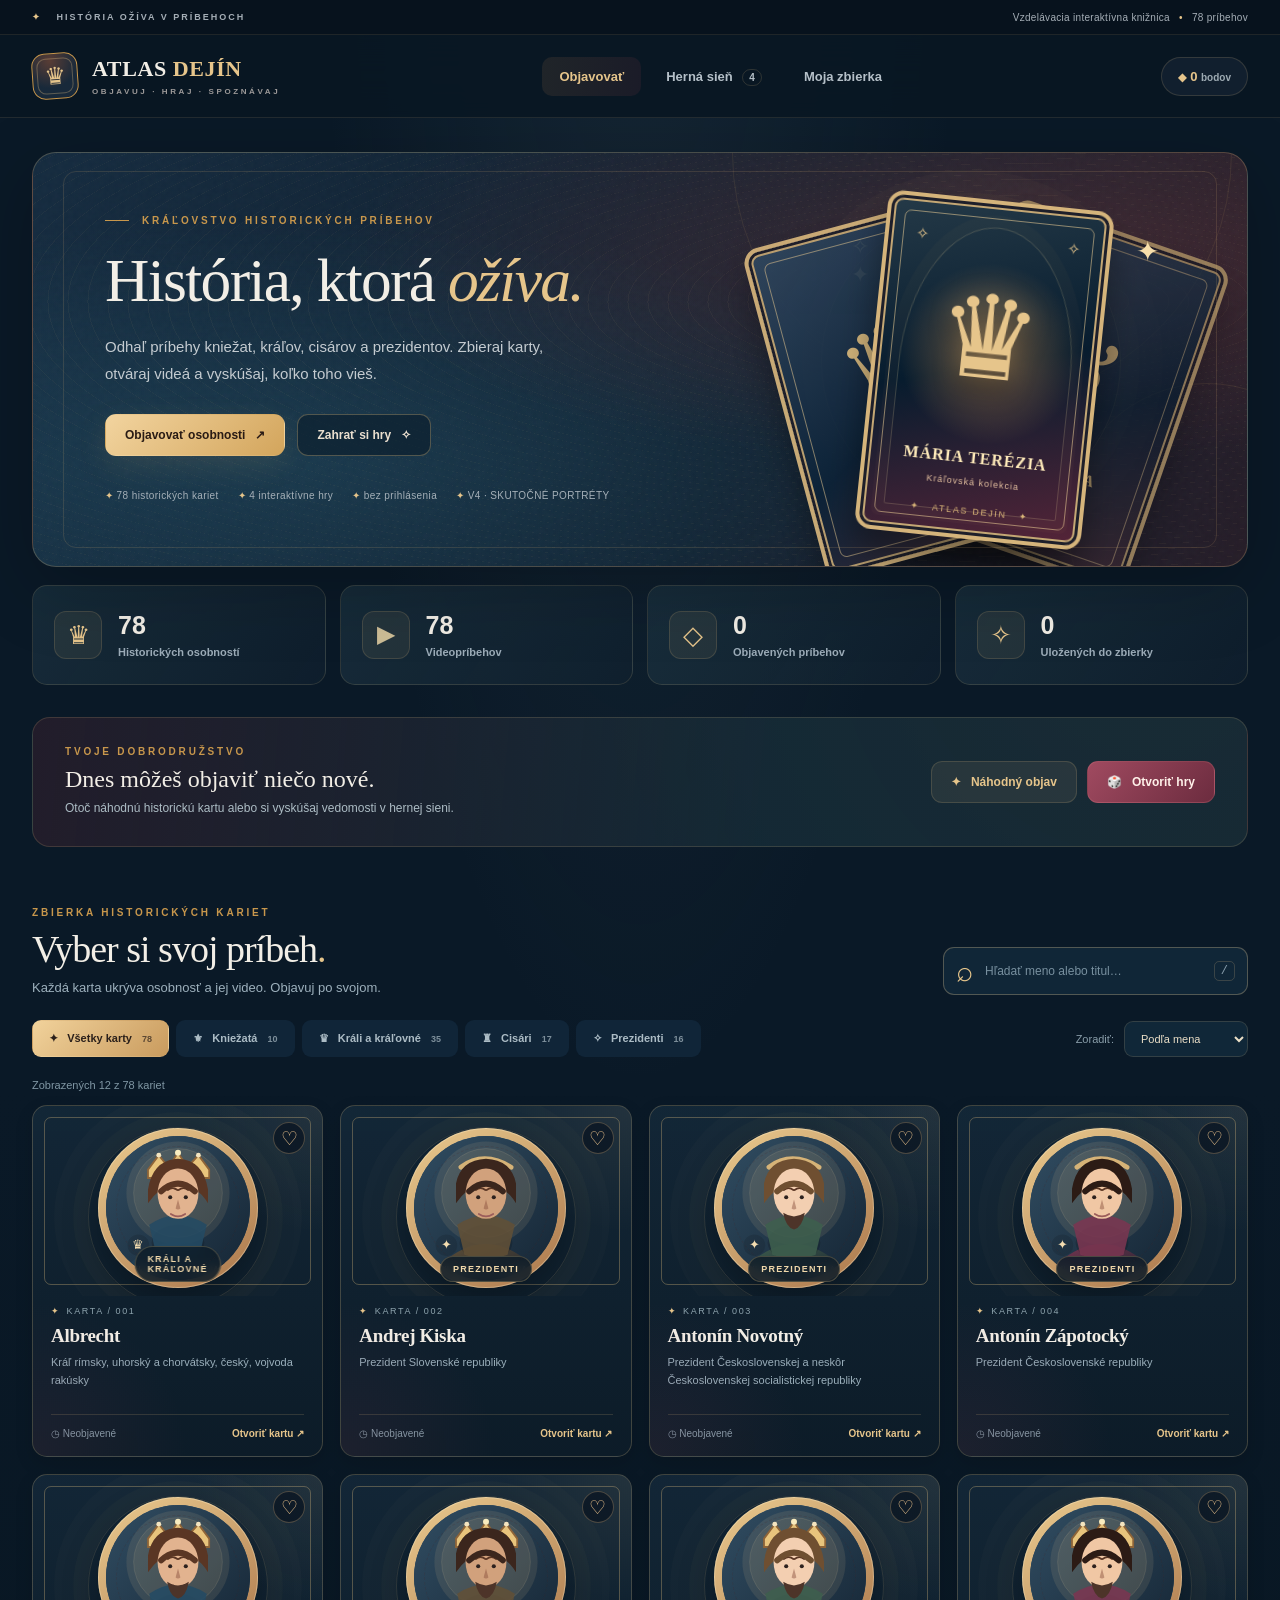
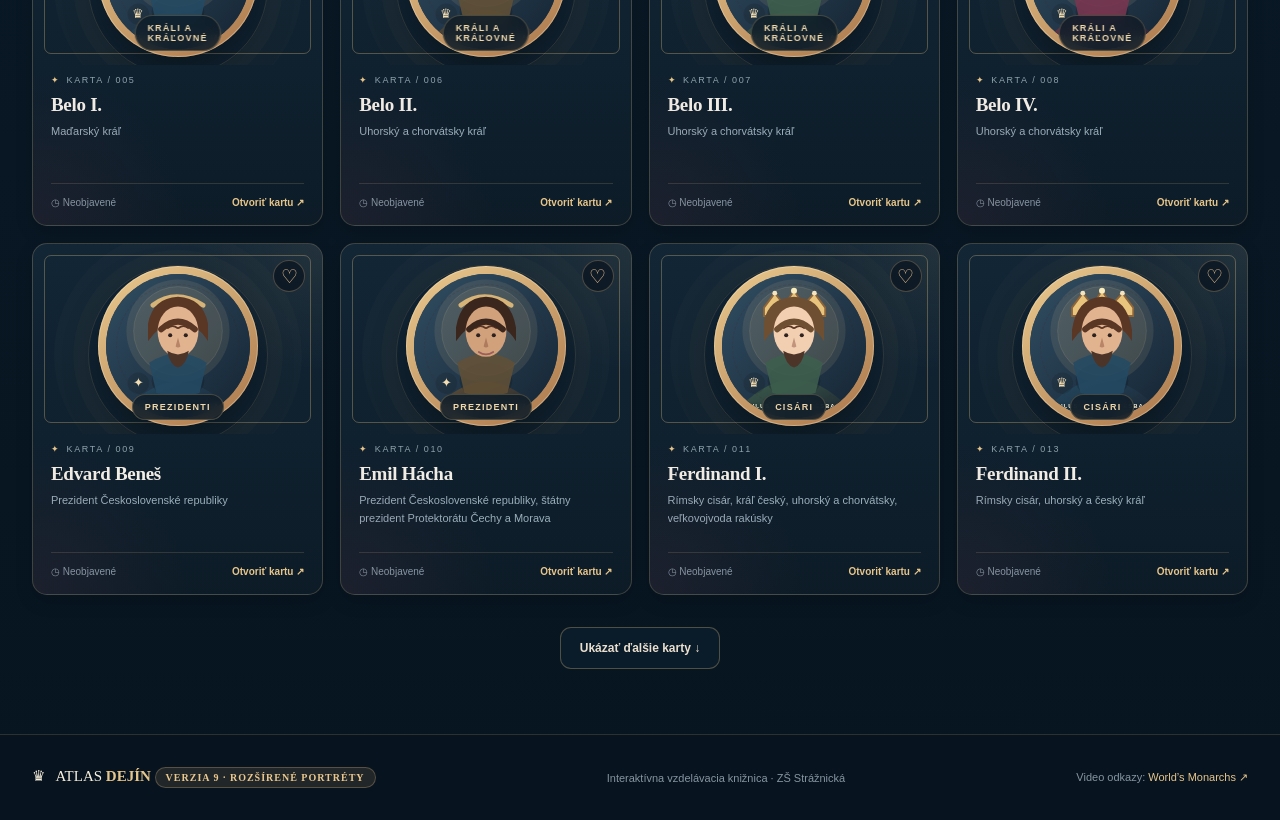
==== commit 7b10b65b: "Fix shaky hero card on desktop by disabling continuous floating animation" ====
--- a/index.html
+++ b/index.html
@@ -11,7 +11,7 @@
   <style>
 /* Original Atlas dejín visual language, inspired by historic collector-card palette. */
 :root{--bg:#081723;--bg2:#0d2030;--surface:#112838;--surface2:#162e40;--surface3:#1d3548;--line:rgba(224,190,130,.17);--line2:rgba(234,201,149,.30);--gold:#e6c58b;--gold2:#c8974c;--cream:#f8f0dd;--text:#f2eee6;--muted:#9db0bc;--wine:#8c3e50;--wine2:#511c32;--accent:#ffdca2;--radius:18px;--shadow:0 18px 60px rgba(0,0,0,.22)}
-*{box-sizing:border-box}html{scroll-behavior:smooth}body{margin:0;background:var(--bg);color:var(--text);font-family:Inter,Arial,Helvetica,sans-serif;-webkit-font-smoothing:antialiased}button,input,select{font:inherit}button{cursor:pointer}button:disabled{cursor:not-allowed}a{color:inherit;text-decoration:none}button:focus-visible,a:focus-visible,input:focus-visible,select:focus-visible{outline:3px solid var(--gold);outline-offset:3px}::selection{background:var(--gold);color:#132438} .shell{width:min(1260px,calc(100% - 64px));margin:0 auto}.app-shell{min-height:100vh;position:relative;overflow:hidden;background:radial-gradient(ellipse at 50% -12%,rgba(78,104,118,.18),transparent 36%),linear-gradient(180deg,#0a1927 0%,#0a1927 45%,#071520 100%)}.utility-band{background:#07121d;border-bottom:1px solid rgba(222,189,127,.11);height:35px}.utility-inner{height:100%;display:flex;align-items:center;justify-content:space-between;color:#a5aeb6;font-size:9px;font-weight:800;letter-spacing:2px}.utility-inner .sparkle{color:var(--gold);margin-right:10px}.utility-right{font-size:10px;letter-spacing:.3px;font-weight:500}.dot{color:var(--gold);margin:0 6px}.site-header{position:sticky;top:0;z-index:30;background:rgba(9,23,35,.93);border-bottom:1px solid rgba(220,188,139,.12);backdrop-filter:blur(18px)}.header-row{height:82px;display:flex;align-items:center;justify-content:space-between;gap:22px}.brand{display:flex;align-items:center;gap:14px;flex-shrink:0}.brand-seal{width:46px;height:46px;border:1px solid var(--gold2);display:grid;place-items:center;position:relative;transform:rotate(-4deg);color:var(--gold);background:radial-gradient(circle at 40% 15%,#593d35,#18293a 60%);border-radius:13px;font-size:24px}.brand-seal:before{content:'';position:absolute;inset:4px;border:1px solid rgba(224,190,130,.35);border-radius:9px}.brand-seal span{z-index:1}.brand-name{font-family:Georgia,'Times New Roman',serif;font-size:22px;letter-spacing:.6px;font-weight:bold;white-space:nowrap}.brand-name>span{color:var(--gold)}.brand-name small{font-family:Arial,sans-serif;font-size:8px;font-weight:700;letter-spacing:2.6px;display:block;color:#9d9a99;margin-top:5px}.main-nav{display:flex;align-items:center;gap:8px}.nav-link{border:0;background:none;color:#b5c0c8;font-size:13px;font-weight:700;border-radius:10px;padding:12px 17px;transition:background .2s,color .2s}.nav-link:hover{color:var(--gold);background:rgba(227,191,127,.06)}.nav-link.active{background:linear-gradient(95deg,rgba(184,126,76,.13),rgba(133,52,67,.14));color:var(--gold)}.nav-num{font-size:10px;margin-left:6px;border-radius:20px;border:1px solid var(--line);padding:2px 6px}.header-side{display:flex;align-items:center;gap:12px}.header-counter{background:#111f2e;border:1px solid var(--line);border-radius:30px;padding:11px 16px;color:var(--gold);font-size:13px;font-weight:800;white-space:nowrap}.header-counter small{font-size:10px;color:#9eabb3;font-weight:600}.counter-glyph{font-size:11px;margin-right:4px}.menu-btn{display:none;background:#142739;border:1px solid var(--line);border-radius:10px;color:var(--gold);padding:10px 14px}.view{display:none}.view.is-active{display:block;animation:fadeUp .35s both}@keyframes fadeUp{from{opacity:.55;transform:translateY(10px)}to{opacity:1;transform:none}}.hero{margin-top:34px;min-height:415px;border:1px solid rgba(242,203,140,.24);border-radius:24px;position:relative;display:flex;overflow:hidden;background:radial-gradient(ellipse at 80% 25%,rgba(117,56,59,.42),transparent 48%),radial-gradient(ellipse at 20% 75%,rgba(33,78,100,.50),transparent 55%),linear-gradient(116deg,#142a3e 3%,#0f1e2d 59%,#251c27 100%);box-shadow:0 20px 75px rgba(0,0,0,.22)}.hero:before,.page-hero:before{content:'';position:absolute;inset:0;background:repeating-radial-gradient(ellipse at 82% 36%,rgba(225,189,121,.065) 0 1px,transparent 1px 20px);opacity:.7;pointer-events:none}.hero-grain{position:absolute;inset:0;opacity:.2;background-image:url("data:image/svg+xml,%3Csvg viewBox='0 0 160 160' xmlns='http://www.w3.org/2000/svg'%3E%3Cfilter id='n'%3E%3CfeTurbulence type='fractalNoise' baseFrequency='.5' numOctaves='2' stitchTiles='stitch'/%3E%3C/filter%3E%3Cpath fill='%23fff' filter='url(%23n)' opacity='.15' d='M0 0h160v160H0z'/%3E%3C/svg%3E");pointer-events:none}.hero:after{content:'';position:absolute;left:30px;right:30px;top:18px;bottom:18px;border:1px solid rgba(215,174,113,.16);border-radius:13px;pointer-events:none}.hero-orbit{position:absolute;border:1px solid rgba(213,171,103,.10);border-radius:50%;width:500px;height:500px;right:15px;top:-250px}.orbit-two{width:280px;height:280px;top:230px;right:-100px}.hero-content{padding:62px 0 46px 72px;position:relative;z-index:2;width:61%}.overline,.section-kicker{font-size:10px;font-weight:900;letter-spacing:2.8px;color:var(--gold2)}.overline{display:flex;align-items:center;gap:13px}.overline i{width:24px;height:1px;background:var(--gold2)}h1,h2,h3,p{margin-top:0}.hero h1,.page-hero h1{font-family:Georgia,'Times New Roman',serif;font-weight:500;letter-spacing:-1.7px;line-height:1.05;font-size:clamp(48px,4.8vw,74px);margin:22px 0 20px;max-width:600px}.hero h1 em,.page-hero h1 em{font-weight:500;color:var(--gold);font-style:italic}.hero p{max-width:470px;color:#c4cbd0;font-size:15px;line-height:1.8;margin-bottom:27px}.hero-buttons{display:flex;gap:12px;flex-wrap:wrap}.btn{border-radius:11px;border:1px solid transparent;padding:13px 19px;font-size:12px;font-weight:850;display:inline-flex;justify-content:center;align-items:center;gap:10px;transition:transform .18s,background .18s,border .18s,box-shadow .18s}.btn:hover:not(:disabled){transform:translateY(-2px)}.btn-gold{background:linear-gradient(135deg,#f2d49f,#d3a55c);color:#291b15;box-shadow:0 9px 30px rgba(234,187,107,.11)}.btn-gold:hover{box-shadow:0 12px 30px rgba(234,187,107,.22)}.btn-outline{background:rgba(13,32,46,.68);border-color:rgba(236,198,134,.30);color:#eadfcf}.btn-outline:hover{background:rgba(234,197,131,.09)}.btn-wine{background:linear-gradient(130deg,#a04a60,#6c2c3f);color:#fff0e9;border-color:rgba(235,145,144,.18)}.btn-quiet{background:rgba(234,201,149,.08);color:var(--gold);border-color:var(--line)}.hero-foot{display:flex;gap:19px;flex-wrap:wrap;font-size:10px;letter-spacing:.4px;color:#a5b0b8;margin-top:34px}.hero-foot span::first-letter{color:var(--gold)}.hero-gallery{position:absolute;right:66px;top:19px;width:420px;height:400px;perspective:1000px}.illustration-halo{position:absolute;left:60px;top:40px;width:300px;height:300px;border:1px solid rgba(231,189,120,.21);border-radius:50%;box-shadow:0 0 0 19px rgba(224,183,118,.035),0 0 0 42px rgba(228,186,119,.023),inset 0 0 50px rgba(219,159,92,.05)}.illustration-halo:after{content:'✧　　　　　✦';position:absolute;top:19px;left:29px;color:var(--gold);font-size:22px;letter-spacing:120px}.display-card{position:absolute;left:100px;top:27px;width:227px;height:340px;border-radius:16px;border:4px solid #d5b47b;background:linear-gradient(150deg,#314860,#0c2238 56%,#482f3a);box-shadow:0 24px 34px rgba(0,0,0,.38),inset 0 0 0 3px #1e1f2a,inset 0 0 0 5px #c4a774}.display-card:after{content:'';position:absolute;inset:14px;border:1px solid rgba(239,207,149,.55);border-radius:7px;pointer-events:none}.back-card{transform:translate(95px,25px) rotate(19deg);opacity:.76;filter:brightness(.85)}.middle-card{transform:translate(-80px,18px) rotate(-15deg);opacity:.93}.display-inner{display:flex;flex-direction:column;align-items:center;justify-content:center;height:100%;gap:24px;color:#dabb7e}.display-inner span{font-size:110px}.display-inner b{font-family:Georgia,serif;letter-spacing:4px}.front-card{background:radial-gradient(circle at 52% 45%,rgba(196,137,78,.55),transparent 42%),linear-gradient(165deg,#253a48,#071c2e 49%,#562438 100%);transform:translate(10px,1px) rotate(6deg);animation:float 5s ease-in-out infinite}.front-card:before{content:'';position:absolute;inset:23px;border:1px solid rgba(244,217,156,.2);border-radius:50% 50% 2px 2px;box-shadow:0 0 0 12px rgba(224,186,117,.028)}@keyframes float{0%,100%{transform:translate(10px,1px) rotate(6deg)}50%{transform:translate(10px,-8px) rotate(5deg)}}.card-corner{position:absolute;top:27px;color:var(--gold);font-size:16px}.left-corner{left:27px}.right-corner{right:27px}.display-crest{position:absolute;top:66px;width:100%;text-align:center;font-size:116px;color:var(--gold);filter:drop-shadow(0 12px 10px rgba(0,0,0,.35));text-shadow:0 0 22px rgba(236,200,135,.35)}.display-name{position:absolute;bottom:68px;left:17px;right:17px;text-align:center;font-family:Georgia,serif;color:#ffebba;font-size:16px;letter-spacing:1px;font-weight:bold}.display-sub{position:absolute;bottom:48px;left:10px;right:10px;text-align:center;font-size:9px;letter-spacing:1px;color:#e5c1a0}.display-bottom{position:absolute;bottom:19px;left:10px;right:10px;text-align:center;color:#dab678;font-size:9px;letter-spacing:1.7px}.hero-stardust{position:absolute;right:22px;top:63px;color:#f7dfab;font-size:28px}.metrics{display:grid;grid-template-columns:repeat(4,1fr);gap:14px;margin-top:18px}.metric{min-height:100px;border:1px solid rgba(229,195,135,.15);border-radius:15px;background:linear-gradient(125deg,rgba(28,51,65,.7),rgba(17,33,47,.64));display:flex;align-items:center;gap:16px;padding:19px 21px}.metric-ico{width:48px;height:48px;border-radius:12px;background:rgba(220,183,127,.08);border:1px solid rgba(220,183,127,.17);display:grid;place-items:center;font-size:26px;color:var(--gold)}.metric strong{display:block;font-size:25px;line-height:1;font-weight:800}.metric span{display:block;color:#9cacb8;font-size:11px;margin-top:8px;font-weight:600}.metric-ico span{color:#ccbd96;margin:0!important;font-size:22px!important}.activity-strip{margin-top:32px;border-radius:18px;border:1px solid var(--line);display:flex;align-items:center;justify-content:space-between;gap:20px;padding:28px 32px;background:linear-gradient(95deg,rgba(75,36,49,.37),rgba(21,43,55,.83) 60%),radial-gradient(circle at 92% -80%,rgba(213,152,74,.18),transparent 50%)}.activity-strip h2{font-family:Georgia,serif;font-weight:500;font-size:24px;margin:9px 0 6px}.activity-strip p{color:#adbdc5;font-size:12px;margin:0;line-height:1.6}.activity-actions{display:flex;gap:10px;flex-wrap:wrap}.library{padding:60px 0 65px;scroll-margin-top:120px}.library-heading{display:flex;align-items:end;justify-content:space-between;gap:22px;margin:9px 0 25px}.library-heading h2,.award-section h2{font-family:Georgia,serif;font-size:38px;letter-spacing:-1px;font-weight:500;margin:0 0 9px}.library-heading h2 span{color:var(--gold)}.library-heading p,.award-section>p{color:var(--muted);font-size:13px;margin:0}.library-search{height:48px;display:flex;align-items:center;background:#102637;border:1px solid var(--line2);border-radius:11px;padding:0 12px;min-width:305px;gap:10px}.library-search>span{font-size:29px;color:var(--gold);line-height:1}.library-search input{border:0;background:transparent;color:var(--text);outline:0;width:100%;font-size:12px;min-width:0}.library-search input::placeholder{color:#78909f}.library-search kbd{border:1px solid rgba(223,190,137,.2);font-size:12px;color:#899ead;border-radius:5px;padding:2px 6px}.filter-toolbar{display:flex;align-items:center;justify-content:space-between;gap:16px;flex-wrap:wrap}.category-filters{display:flex;flex-wrap:wrap;gap:7px}.category-filter{border:1px solid transparent;background:#102538;color:#acbcc5;border-radius:9px;padding:11px 16px;font-size:11px;font-weight:750;transition:all .2s}.category-filter:hover{color:var(--gold);border-color:var(--line2)}.category-filter.active{background:linear-gradient(135deg,#f1d29b,#c99b5e);color:#2b201b}.category-filter small{font-size:9px;opacity:.7;margin-left:7px}.sort-control{display:flex;align-items:center;gap:10px;color:#899da9;font-size:11px}.sort-control select{background:#102738;border:1px solid var(--line);color:#ebdfc7;border-radius:9px;padding:10px 30px 10px 12px;outline:none;font-size:11px}.results-status{font-size:11px;color:#8097a4;margin:22px 0 14px}.card-grid{display:grid;grid-template-columns:repeat(4,minmax(0,1fr));gap:17px}.person-card{border:1px solid rgba(232,197,139,.23);border-radius:15px;overflow:hidden;background:#102637;position:relative;min-width:0;box-shadow:0 7px 18px rgba(0,0,0,.13);transition:transform .23s,border-color .2s,box-shadow .2s}.person-card:hover{transform:translateY(-6px);border-color:rgba(232,197,139,.58);box-shadow:0 18px 36px rgba(0,0,0,.27)}.card-art{height:220px;position:relative;overflow:hidden;background:radial-gradient(ellipse at 50% 58%,rgba(186,141,87,.27),transparent 50%),linear-gradient(150deg,#31495c,#12273a 54%,#513040);border-bottom:1px solid var(--line);cursor:pointer}.person-card.cat-kings .card-art{background:radial-gradient(ellipse at 49% 68%,rgba(197,146,94,.29),transparent 53%),linear-gradient(150deg,#354553,#19293d 49%,#60333c)}.person-card.cat-emperors .card-art{background:radial-gradient(ellipse at 50% 50%,rgba(188,143,85,.25),transparent 57%),linear-gradient(150deg,#433b4b,#1b283a 52%,#44303d)}.person-card.cat-presidents .card-art{background:radial-gradient(ellipse at 50% 50%,rgba(98,133,168,.18),transparent 59%),linear-gradient(145deg,#1f4860,#16293d 57%,#403247)}.person-card.cat-princes .card-art{background:radial-gradient(ellipse at 50% 50%,rgba(204,151,70,.30),transparent 55%),linear-gradient(145deg,#3b4d3f,#192f36 53%,#563847)}.card-art:before{content:'';position:absolute;inset:11px;border:1px solid rgba(238,199,134,.31);border-radius:7px;pointer-events:none}.card-art:after{content:'';position:absolute;left:50%;top:21px;transform:translateX(-50%);height:178px;width:178px;border:1px solid rgba(242,210,148,.13);border-radius:50%;box-shadow:0 0 0 15px rgba(218,186,132,.025),0 0 0 34px rgba(218,186,132,.02);pointer-events:none}.art-corners{position:absolute;left:22px;top:18px;color:rgba(235,200,146,.78);font-size:13px;letter-spacing:13px}.art-mark{position:absolute;left:0;right:0;top:20px;text-align:center;font-family:Georgia,serif;color:rgba(226,197,139,.88);font-size:115px;line-height:1.45;text-shadow:0 10px 28px rgba(0,0,0,.25);transition:transform .4s}.person-card:hover .art-mark{transform:translateY(-5px) scale(1.06)}.art-letter{position:absolute;right:23px;bottom:4px;font-family:Georgia,serif;font-size:75px;font-weight:bold;color:rgba(241,226,183,.10)}.art-ribbon{position:absolute;left:20px;bottom:16px;color:#f1d9ab;font-size:9px;font-weight:850;letter-spacing:1.25px;text-transform:uppercase;background:rgba(5,16,26,.8);padding:7px 10px;border-radius:4px;border:1px solid rgba(244,202,140,.24);max-width:calc(100% - 62px)}.heart-btn{position:absolute;top:16px;right:17px;width:32px;height:32px;border:1px solid rgba(236,193,140,.28);border-radius:50%;background:rgba(8,19,31,.67);color:#efc58e;display:grid;place-items:center;font-size:19px;z-index:2;transition:transform .2s}.heart-btn:hover{transform:scale(1.1)}.heart-btn.saved{color:#ffc1c7;background:rgba(126,44,66,.79)}.watched-dot{position:absolute;bottom:17px;right:18px;color:#eddbad;background:#1b493d;border-radius:20px;padding:5px;font-size:14px;font-weight:bold}.card-info{padding:18px 18px 17px;display:flex;flex-direction:column;min-height:152px}.card-number{font-size:9px;letter-spacing:1.6px;color:#8da3ad;margin-bottom:9px}.person-name{font-family:Georgia,serif;font-size:19px;font-weight:700;letter-spacing:-.3px;margin:0 0 7px}.person-title{color:#9aafbb;font-size:11px;line-height:1.6;margin-bottom:auto;min-height:48px;display:-webkit-box;-webkit-line-clamp:3;-webkit-box-orient:vertical;overflow:hidden}.card-bottom{border-top:1px solid var(--line);margin-top:12px;padding-top:13px;display:flex;justify-content:space-between;align-items:center;gap:8px}.card-bottom span{font-size:10px;color:#859ba7}.card-bottom button{background:transparent;border:0;color:var(--gold);font-weight:850;font-size:10px;padding:4px 0;white-space:nowrap}.card-bottom button:hover{text-decoration:underline}.load-area{text-align:center;margin-top:32px}.load-area[hidden]{display:none!important}.empty-state{min-height:270px;text-align:center;display:flex;align-items:center;justify-content:center;flex-direction:column;background:#102534;border-radius:16px;border:1px dashed rgba(228,189,124,.22);padding:30px}.empty-state[hidden]{display:none}.empty-state>span{font-size:48px;color:var(--gold)}.empty-state h3{font-family:Georgia,serif;font-size:24px;margin:15px 0 8px}.empty-state p{color:#a4b4be;max-width:400px;line-height:1.6;font-size:13px}.footer{border-top:1px solid var(--line);background:#07131e}.footer-inner{min-height:85px;display:flex;align-items:center;justify-content:space-between;flex-wrap:wrap;gap:13px;color:#8595a1;font-size:11px}.footer-brand{font-family:Georgia,serif;font-size:15px;color:var(--cream)}.footer-brand b{color:var(--gold)}.footer a{color:var(--gold)}.inner-page{padding-top:34px;padding-bottom:76px;min-height:700px}.page-hero{border:1px solid var(--line2);border-radius:22px;min-height:260px;padding:42px 55px;position:relative;overflow:hidden;background:radial-gradient(circle at 87% 20%,rgba(141,66,75,.32),transparent 30%),linear-gradient(120deg,#192d40,#142534 60%,#261c29)}.page-hero h1{font-size:clamp(43px,5vw,60px);margin:12px 0 13px}.page-hero p{color:#b9c5ca;max-width:620px;font-size:13px;line-height:1.7;margin-bottom:15px}.game-highscore{display:inline-flex;gap:7px;color:var(--gold);font-size:12px;font-weight:800;background:rgba(221,184,117,.07);border:1px solid var(--line);border-radius:25px;padding:10px 14px}.game-selector{display:grid;grid-template-columns:repeat(4,1fr);gap:16px;margin-top:25px}.game-tile{min-height:285px;text-align:left;display:flex;flex-direction:column;align-items:flex-start;border:1px solid var(--line);background:linear-gradient(140deg,#162d40,#102331);border-radius:17px;color:var(--text);padding:23px;transition:transform .2s,box-shadow .2s,border .2s}.game-tile:hover{transform:translateY(-5px);border-color:var(--gold2);box-shadow:var(--shadow)}.game-tile-icon{height:64px;width:64px;border-radius:15px;border:1px solid rgba(219,183,121,.25);background:radial-gradient(circle at 45% 40%,rgba(157,85,87,.35),rgba(220,179,113,.07));display:grid;place-items:center;font-size:34px;color:var(--gold);margin-bottom:20px}.game-tile small{font-size:9px;color:var(--gold2);letter-spacing:2px;font-weight:800}.game-tile h3{font-family:Georgia,serif;font-weight:500;font-size:23px;margin:11px 0}.game-tile p{font-size:12px;color:#9bafbc;line-height:1.65;margin-bottom:25px}.game-tile b{font-size:11px;color:var(--gold);margin-top:auto}.game-tile b span{margin-left:8px}.game-stage{max-width:940px;margin:28px auto 44px;border:1px solid var(--line2);border-radius:20px;background:linear-gradient(155deg,#162b3d,#0d1f30);padding:30px}.game-stage[hidden]{display:none}.stage-toolbar{display:flex;align-items:center;justify-content:space-between;gap:15px;padding-bottom:22px;border-bottom:1px solid var(--line)}.back-btn{background:none;border:0;color:#dfc394;font-size:12px;font-weight:800;padding:8px}.stage-score{color:var(--gold);font-weight:800;font-size:12px}.quiz-topline{display:flex;justify-content:space-between;align-items:center;gap:8px;color:#bdc6c9;font-size:11px;text-transform:uppercase;letter-spacing:1px;font-weight:800;margin:25px 0 13px}.quiz-progress{height:6px;border-radius:10px;background:#344659;overflow:hidden;margin-bottom:28px}.quiz-progress>div{background:linear-gradient(90deg,#b47649,#f5d89d);height:100%;border-radius:10px;transition:width .25s}.quiz-question{font-family:Georgia,serif;font-weight:500;font-size:clamp(24px,4vw,37px);margin:0 0 12px}.quiz-subtitle{color:#a9b7bf;font-size:12px;margin:0 0 24px}.quote-box{border:1px solid rgba(228,191,138,.28);background:rgba(4,14,25,.32);padding:24px;border-radius:13px;color:#f2ddac;font-family:Georgia,serif;font-size:clamp(19px,2.2vw,24px);line-height:1.45;margin:15px 0 24px}.quote-box:before{content:'“';color:#986c50;font-size:44px;line-height:0;vertical-align:-17px;margin-right:5px}.answer-grid{display:grid;grid-template-columns:repeat(2,minmax(0,1fr));gap:12px}.answer-button{min-height:70px;display:flex;align-items:center;text-align:left;gap:13px;background:#1a3448;border:1px solid var(--line);color:#e6e9e7;border-radius:11px;padding:14px 17px;font-size:13px;font-weight:700;transition:background .2s,border .2s}.answer-button:hover:not(:disabled){background:#294356;border-color:var(--gold2)}.answer-button .answer-letter{width:28px;height:28px;display:grid;place-items:center;border-radius:8px;background:rgba(224,189,130,.10);color:var(--gold);font-size:11px;flex-shrink:0}.answer-button.correct{border-color:#69ba98;background:#1a473f}.answer-button.incorrect{border-color:#d87880;background:#5d2939}.answer-button:disabled{opacity:.9}.quiz-feedback{font-size:13px;margin:15px 0;min-height:23px;color:#ead2a7;font-weight:700}.quiz-footer{display:flex;align-items:center;justify-content:space-between;gap:10px;flex-wrap:wrap;margin-top:10px}.quiz-footer small{font-size:11px;color:#90a3ac}.quiz-footer .btn:disabled{opacity:.43}.hint-text{font-size:11px;color:#dbc49c;margin:14px 0}.complete{text-align:center;padding:52px 12px 40px}.complete-medal{height:92px;width:92px;margin:auto;border:1px solid var(--line2);border-radius:50%;display:grid;place-items:center;font-size:46px;background:linear-gradient(140deg,#64403a,#182c3c)}.complete h2{font-family:Georgia,serif;font-size:41px;margin:22px 0 12px;font-weight:500}.complete p{color:#a4b4be;font-size:13px;line-height:1.7}.complete-points{color:var(--gold);font-weight:900;margin:18px 0 22px}.complete-actions{display:flex;justify-content:center;gap:12px;flex-wrap:wrap}.tf-controls{display:grid;grid-template-columns:1fr 1fr;gap:12px}.tf-controls .answer-button{font-size:17px;justify-content:center}.memory-stats{display:flex;align-items:center;justify-content:space-between;gap:12px;color:#d7c5a2;font-size:12px;margin:22px 0}.memory-grid{display:grid;grid-template-columns:repeat(4,minmax(0,1fr));gap:10px}.memory-card{perspective:700px;min-height:120px;border:0;padding:0;color:#fff;background:transparent}.memory-card-inner{position:relative;width:100%;height:100%;min-height:120px;transform-style:preserve-3d;transition:transform .45s}.memory-card.flipped .memory-card-inner,.memory-card.matched .memory-card-inner{transform:rotateY(180deg)}.memory-face{position:absolute;inset:0;display:flex;flex-direction:column;align-items:center;justify-content:center;text-align:center;padding:10px;border-radius:12px;backface-visibility:hidden}.memory-face.back{border:1px solid #aa8253;background:radial-gradient(circle at 50% 50%,#314b5d,#101e31 78%);font-size:42px;color:#c8a46b}.memory-face.back:after{content:'';position:absolute;inset:8px;border:1px solid rgba(226,194,135,.34);border-radius:8px}.memory-face.front{transform:rotateY(180deg);background:#f5e4c1;color:#34251d;border:2px solid #c3a271;font-size:12px;font-weight:800;line-height:1.35;overflow-wrap:anywhere}.memory-face.front small{font-size:9px;letter-spacing:1px;margin-bottom:7px;color:#8a5360;text-transform:uppercase}.memory-card.matched .memory-face.front{border-color:#67927c;background:#d7e9cd}.memory-card:disabled{cursor:default}.speed-timer{font-family:Georgia,serif;font-size:34px;color:#f4daac}.speed-timer.warning{color:#fa9ba3}.award-section{margin-top:70px}.award-section h2{margin:8px 0}.award-section>p{margin-bottom:20px}.badge-grid{display:grid;grid-template-columns:repeat(3,1fr);gap:13px}.achievement{display:flex;align-items:center;gap:15px;background:#112638;border-radius:13px;padding:17px;border:1px solid var(--line)}.achievement .award-icon{width:54px;height:54px;border:1px solid rgba(228,192,131,.34);background:linear-gradient(130deg,#432c3c,#203849);border-radius:50%;display:grid;place-items:center;font-size:28px;filter:grayscale(.85);opacity:.5;flex-shrink:0}.achievement.unlocked .award-icon{filter:none;opacity:1;border-color:var(--gold2)}.achievement strong{display:block;font-size:12px;color:#e8d5b9;margin-bottom:7px}.achievement small{font-size:11px;color:#91a5b3;line-height:1.5}.achievement.unlocked{border-color:rgba(236,200,143,.48)}.collection-progress{max-width:370px}.collection-progress>span{font-size:11px;font-weight:800;color:var(--gold)}.progress-line{height:7px;background:#354251;border-radius:30px;overflow:hidden;margin-top:10px}.progress-line>div{height:100%;background:linear-gradient(90deg,#934357,#d9b276);transition:width .25s}.collection-tabs{display:flex;gap:8px;margin:28px 0 24px}.tab{background:#112c3e;border:1px solid var(--line);color:#afbdc6;border-radius:9px;padding:12px 19px;font-size:12px;font-weight:800}.tab.active{color:#2d231c;background:var(--gold)}.tab span{opacity:.7;margin-left:6px}.collection-note{font-size:11px;color:#8497a4;margin-top:30px}.modal-backdrop{position:fixed;inset:0;background:rgba(2,9,17,.83);backdrop-filter:blur(10px);z-index:50;display:grid;place-items:center;padding:20px;overflow-y:auto}.modal-backdrop[hidden]{display:none}.person-dialog{display:grid;grid-template-columns:minmax(270px,.8fr) minmax(340px,1fr);position:relative;max-width:870px;width:100%;border:1px solid rgba(238,202,146,.51);border-radius:19px;overflow:hidden;background:#11283b;box-shadow:0 30px 80px rgba(0,0,0,.6)}.modal-close{position:absolute;top:15px;right:15px;z-index:3;border:1px solid rgba(226,189,127,.28);background:#142838;color:var(--gold);font-size:26px;border-radius:50%;width:39px;height:39px;line-height:1}.dialog-left{min-height:420px;padding:32px;display:flex;align-items:center;justify-content:center;position:relative;overflow:hidden;background:radial-gradient(circle at 50% 50%,rgba(181,132,70,.23),transparent 45%),linear-gradient(160deg,#284151,#192b39 50%,#522a3b)}.dialog-left:after{content:'';inset:22px;position:absolute;border:1px solid rgba(231,193,132,.36);border-radius:12px}.dialog-ornament{border:5px solid #c9a46d;border-radius:15px;width:235px;min-height:330px;display:flex;align-items:center;justify-content:center;flex-direction:column;position:relative;background:radial-gradient(circle at 50% 45%,rgba(227,178,93,.16),transparent 60%),linear-gradient(135deg,#244055,#0b2135 70%,#4d2d3c);box-shadow:0 20px 30px rgba(0,0,0,.26)}.dialog-ornament:before{content:'';position:absolute;inset:8px;border:1px solid rgba(238,211,152,.67);border-radius:7px}.dialog-ornament>span{font-size:100px;color:var(--gold);text-shadow:0 0 25px rgba(230,183,99,.2)}.dialog-ornament>b{font-family:Georgia,serif;font-size:19px;margin-top:10px;max-width:200px;text-align:center}.dialog-ornament>small{font-size:9px;color:#e5c697;letter-spacing:1px;margin-top:10px}.dialog-right{padding:61px 40px 42px}.dialog-kicker{font-size:10px;color:var(--gold2);letter-spacing:2px;font-weight:900}.dialog-right h2{font-family:Georgia,serif;font-weight:500;font-size:38px;margin:14px 0 14px;line-height:1.15}.dialog-right p{font-size:14px;color:#bfccd3;line-height:1.8;margin:0 0 30px}.dialog-right .btn{width:100%;margin-bottom:11px}.dialog-meta{margin-top:22px;padding:15px 0 0;border-top:1px solid var(--line);font-size:11px;color:#9baeb9;line-height:1.75}.dialog-meta strong{color:#d6c097}.dialog-nav{display:flex;justify-content:space-between;gap:10px;margin-top:19px}.dialog-nav button{background:none;color:#e1c28f;border:0;padding:8px;font-size:11px;font-weight:750}.toast-holder{position:fixed;bottom:24px;right:24px;z-index:100;display:flex;flex-direction:column;gap:9px;pointer-events:none}.toast{background:#f1d7a7;color:#2c211f;border-radius:11px;padding:13px 18px;box-shadow:var(--shadow);font-size:12px;font-weight:800;animation:toastIn .3s both}@keyframes toastIn{from{opacity:0;transform:translateY(10px)}to{opacity:1;transform:none}}@media(prefers-reduced-motion:reduce){*,*:before,*:after{scroll-behavior:auto!important;animation-duration:.01ms!important;transition-duration:.01ms!important}}
+*{box-sizing:border-box}html{scroll-behavior:smooth}body{margin:0;background:var(--bg);color:var(--text);font-family:Inter,Arial,Helvetica,sans-serif;-webkit-font-smoothing:antialiased}button,input,select{font:inherit}button{cursor:pointer}button:disabled{cursor:not-allowed}a{color:inherit;text-decoration:none}button:focus-visible,a:focus-visible,input:focus-visible,select:focus-visible{outline:3px solid var(--gold);outline-offset:3px}::selection{background:var(--gold);color:#132438} .shell{width:min(1260px,calc(100% - 64px));margin:0 auto}.app-shell{min-height:100vh;position:relative;overflow:hidden;background:radial-gradient(ellipse at 50% -12%,rgba(78,104,118,.18),transparent 36%),linear-gradient(180deg,#0a1927 0%,#0a1927 45%,#071520 100%)}.utility-band{background:#07121d;border-bottom:1px solid rgba(222,189,127,.11);height:35px}.utility-inner{height:100%;display:flex;align-items:center;justify-content:space-between;color:#a5aeb6;font-size:9px;font-weight:800;letter-spacing:2px}.utility-inner .sparkle{color:var(--gold);margin-right:10px}.utility-right{font-size:10px;letter-spacing:.3px;font-weight:500}.dot{color:var(--gold);margin:0 6px}.site-header{position:sticky;top:0;z-index:30;background:rgba(9,23,35,.93);border-bottom:1px solid rgba(220,188,139,.12);backdrop-filter:blur(18px)}.header-row{height:82px;display:flex;align-items:center;justify-content:space-between;gap:22px}.brand{display:flex;align-items:center;gap:14px;flex-shrink:0}.brand-seal{width:46px;height:46px;border:1px solid var(--gold2);display:grid;place-items:center;position:relative;transform:rotate(-4deg);color:var(--gold);background:radial-gradient(circle at 40% 15%,#593d35,#18293a 60%);border-radius:13px;font-size:24px}.brand-seal:before{content:'';position:absolute;inset:4px;border:1px solid rgba(224,190,130,.35);border-radius:9px}.brand-seal span{z-index:1}.brand-name{font-family:Georgia,'Times New Roman',serif;font-size:22px;letter-spacing:.6px;font-weight:bold;white-space:nowrap}.brand-name>span{color:var(--gold)}.brand-name small{font-family:Arial,sans-serif;font-size:8px;font-weight:700;letter-spacing:2.6px;display:block;color:#9d9a99;margin-top:5px}.main-nav{display:flex;align-items:center;gap:8px}.nav-link{border:0;background:none;color:#b5c0c8;font-size:13px;font-weight:700;border-radius:10px;padding:12px 17px;transition:background .2s,color .2s}.nav-link:hover{color:var(--gold);background:rgba(227,191,127,.06)}.nav-link.active{background:linear-gradient(95deg,rgba(184,126,76,.13),rgba(133,52,67,.14));color:var(--gold)}.nav-num{font-size:10px;margin-left:6px;border-radius:20px;border:1px solid var(--line);padding:2px 6px}.header-side{display:flex;align-items:center;gap:12px}.header-counter{background:#111f2e;border:1px solid var(--line);border-radius:30px;padding:11px 16px;color:var(--gold);font-size:13px;font-weight:800;white-space:nowrap}.header-counter small{font-size:10px;color:#9eabb3;font-weight:600}.counter-glyph{font-size:11px;margin-right:4px}.menu-btn{display:none;background:#142739;border:1px solid var(--line);border-radius:10px;color:var(--gold);padding:10px 14px}.view{display:none}.view.is-active{display:block;animation:fadeUp .35s both}@keyframes fadeUp{from{opacity:.55;transform:translateY(10px)}to{opacity:1;transform:none}}.hero{margin-top:34px;min-height:415px;border:1px solid rgba(242,203,140,.24);border-radius:24px;position:relative;display:flex;overflow:hidden;background:radial-gradient(ellipse at 80% 25%,rgba(117,56,59,.42),transparent 48%),radial-gradient(ellipse at 20% 75%,rgba(33,78,100,.50),transparent 55%),linear-gradient(116deg,#142a3e 3%,#0f1e2d 59%,#251c27 100%);box-shadow:0 20px 75px rgba(0,0,0,.22)}.hero:before,.page-hero:before{content:'';position:absolute;inset:0;background:repeating-radial-gradient(ellipse at 82% 36%,rgba(225,189,121,.065) 0 1px,transparent 1px 20px);opacity:.7;pointer-events:none}.hero-grain{position:absolute;inset:0;opacity:.2;background-image:url("data:image/svg+xml,%3Csvg viewBox='0 0 160 160' xmlns='http://www.w3.org/2000/svg'%3E%3Cfilter id='n'%3E%3CfeTurbulence type='fractalNoise' baseFrequency='.5' numOctaves='2' stitchTiles='stitch'/%3E%3C/filter%3E%3Cpath fill='%23fff' filter='url(%23n)' opacity='.15' d='M0 0h160v160H0z'/%3E%3C/svg%3E");pointer-events:none}.hero:after{content:'';position:absolute;left:30px;right:30px;top:18px;bottom:18px;border:1px solid rgba(215,174,113,.16);border-radius:13px;pointer-events:none}.hero-orbit{position:absolute;border:1px solid rgba(213,171,103,.10);border-radius:50%;width:500px;height:500px;right:15px;top:-250px}.orbit-two{width:280px;height:280px;top:230px;right:-100px}.hero-content{padding:62px 0 46px 72px;position:relative;z-index:2;width:61%}.overline,.section-kicker{font-size:10px;font-weight:900;letter-spacing:2.8px;color:var(--gold2)}.overline{display:flex;align-items:center;gap:13px}.overline i{width:24px;height:1px;background:var(--gold2)}h1,h2,h3,p{margin-top:0}.hero h1,.page-hero h1{font-family:Georgia,'Times New Roman',serif;font-weight:500;letter-spacing:-1.7px;line-height:1.05;font-size:clamp(48px,4.8vw,74px);margin:22px 0 20px;max-width:600px}.hero h1 em,.page-hero h1 em{font-weight:500;color:var(--gold);font-style:italic}.hero p{max-width:470px;color:#c4cbd0;font-size:15px;line-height:1.8;margin-bottom:27px}.hero-buttons{display:flex;gap:12px;flex-wrap:wrap}.btn{border-radius:11px;border:1px solid transparent;padding:13px 19px;font-size:12px;font-weight:850;display:inline-flex;justify-content:center;align-items:center;gap:10px;transition:transform .18s,background .18s,border .18s,box-shadow .18s}.btn:hover:not(:disabled){transform:translateY(-2px)}.btn-gold{background:linear-gradient(135deg,#f2d49f,#d3a55c);color:#291b15;box-shadow:0 9px 30px rgba(234,187,107,.11)}.btn-gold:hover{box-shadow:0 12px 30px rgba(234,187,107,.22)}.btn-outline{background:rgba(13,32,46,.68);border-color:rgba(236,198,134,.30);color:#eadfcf}.btn-outline:hover{background:rgba(234,197,131,.09)}.btn-wine{background:linear-gradient(130deg,#a04a60,#6c2c3f);color:#fff0e9;border-color:rgba(235,145,144,.18)}.btn-quiet{background:rgba(234,201,149,.08);color:var(--gold);border-color:var(--line)}.hero-foot{display:flex;gap:19px;flex-wrap:wrap;font-size:10px;letter-spacing:.4px;color:#a5b0b8;margin-top:34px}.hero-foot span::first-letter{color:var(--gold)}.hero-gallery{position:absolute;right:66px;top:19px;width:420px;height:400px;perspective:1000px}.illustration-halo{position:absolute;left:60px;top:40px;width:300px;height:300px;border:1px solid rgba(231,189,120,.21);border-radius:50%;box-shadow:0 0 0 19px rgba(224,183,118,.035),0 0 0 42px rgba(228,186,119,.023),inset 0 0 50px rgba(219,159,92,.05)}.illustration-halo:after{content:'✧　　　　　✦';position:absolute;top:19px;left:29px;color:var(--gold);font-size:22px;letter-spacing:120px}.display-card{position:absolute;left:100px;top:27px;width:227px;height:340px;border-radius:16px;border:4px solid #d5b47b;background:linear-gradient(150deg,#314860,#0c2238 56%,#482f3a);box-shadow:0 24px 34px rgba(0,0,0,.38),inset 0 0 0 3px #1e1f2a,inset 0 0 0 5px #c4a774}.display-card:after{content:'';position:absolute;inset:14px;border:1px solid rgba(239,207,149,.55);border-radius:7px;pointer-events:none}.back-card{transform:translate(95px,25px) rotate(19deg);opacity:.76;filter:brightness(.85)}.middle-card{transform:translate(-80px,18px) rotate(-15deg);opacity:.93}.display-inner{display:flex;flex-direction:column;align-items:center;justify-content:center;height:100%;gap:24px;color:#dabb7e}.display-inner span{font-size:110px}.display-inner b{font-family:Georgia,serif;letter-spacing:4px}.front-card{background:radial-gradient(circle at 52% 45%,rgba(196,137,78,.55),transparent 42%),linear-gradient(165deg,#253a48,#071c2e 49%,#562438 100%);transform:translate3d(10px,1px,0) rotate(6deg);animation:none;will-change:auto}.front-card:before{content:'';position:absolute;inset:23px;border:1px solid rgba(244,217,156,.2);border-radius:50% 50% 2px 2px;box-shadow:0 0 0 12px rgba(224,186,117,.028)}@keyframes float{0%,100%{transform:translate(10px,1px) rotate(6deg)}50%{transform:translate(10px,-8px) rotate(5deg)}}.card-corner{position:absolute;top:27px;color:var(--gold);font-size:16px}.left-corner{left:27px}.right-corner{right:27px}.display-crest{position:absolute;top:66px;width:100%;text-align:center;font-size:116px;color:var(--gold);filter:drop-shadow(0 12px 10px rgba(0,0,0,.35));text-shadow:0 0 22px rgba(236,200,135,.35)}.display-name{position:absolute;bottom:68px;left:17px;right:17px;text-align:center;font-family:Georgia,serif;color:#ffebba;font-size:16px;letter-spacing:1px;font-weight:bold}.display-sub{position:absolute;bottom:48px;left:10px;right:10px;text-align:center;font-size:9px;letter-spacing:1px;color:#e5c1a0}.display-bottom{position:absolute;bottom:19px;left:10px;right:10px;text-align:center;color:#dab678;font-size:9px;letter-spacing:1.7px}.hero-stardust{position:absolute;right:22px;top:63px;color:#f7dfab;font-size:28px}.metrics{display:grid;grid-template-columns:repeat(4,1fr);gap:14px;margin-top:18px}.metric{min-height:100px;border:1px solid rgba(229,195,135,.15);border-radius:15px;background:linear-gradient(125deg,rgba(28,51,65,.7),rgba(17,33,47,.64));display:flex;align-items:center;gap:16px;padding:19px 21px}.metric-ico{width:48px;height:48px;border-radius:12px;background:rgba(220,183,127,.08);border:1px solid rgba(220,183,127,.17);display:grid;place-items:center;font-size:26px;color:var(--gold)}.metric strong{display:block;font-size:25px;line-height:1;font-weight:800}.metric span{display:block;color:#9cacb8;font-size:11px;margin-top:8px;font-weight:600}.metric-ico span{color:#ccbd96;margin:0!important;font-size:22px!important}.activity-strip{margin-top:32px;border-radius:18px;border:1px solid var(--line);display:flex;align-items:center;justify-content:space-between;gap:20px;padding:28px 32px;background:linear-gradient(95deg,rgba(75,36,49,.37),rgba(21,43,55,.83) 60%),radial-gradient(circle at 92% -80%,rgba(213,152,74,.18),transparent 50%)}.activity-strip h2{font-family:Georgia,serif;font-weight:500;font-size:24px;margin:9px 0 6px}.activity-strip p{color:#adbdc5;font-size:12px;margin:0;line-height:1.6}.activity-actions{display:flex;gap:10px;flex-wrap:wrap}.library{padding:60px 0 65px;scroll-margin-top:120px}.library-heading{display:flex;align-items:end;justify-content:space-between;gap:22px;margin:9px 0 25px}.library-heading h2,.award-section h2{font-family:Georgia,serif;font-size:38px;letter-spacing:-1px;font-weight:500;margin:0 0 9px}.library-heading h2 span{color:var(--gold)}.library-heading p,.award-section>p{color:var(--muted);font-size:13px;margin:0}.library-search{height:48px;display:flex;align-items:center;background:#102637;border:1px solid var(--line2);border-radius:11px;padding:0 12px;min-width:305px;gap:10px}.library-search>span{font-size:29px;color:var(--gold);line-height:1}.library-search input{border:0;background:transparent;color:var(--text);outline:0;width:100%;font-size:12px;min-width:0}.library-search input::placeholder{color:#78909f}.library-search kbd{border:1px solid rgba(223,190,137,.2);font-size:12px;color:#899ead;border-radius:5px;padding:2px 6px}.filter-toolbar{display:flex;align-items:center;justify-content:space-between;gap:16px;flex-wrap:wrap}.category-filters{display:flex;flex-wrap:wrap;gap:7px}.category-filter{border:1px solid transparent;background:#102538;color:#acbcc5;border-radius:9px;padding:11px 16px;font-size:11px;font-weight:750;transition:all .2s}.category-filter:hover{color:var(--gold);border-color:var(--line2)}.category-filter.active{background:linear-gradient(135deg,#f1d29b,#c99b5e);color:#2b201b}.category-filter small{font-size:9px;opacity:.7;margin-left:7px}.sort-control{display:flex;align-items:center;gap:10px;color:#899da9;font-size:11px}.sort-control select{background:#102738;border:1px solid var(--line);color:#ebdfc7;border-radius:9px;padding:10px 30px 10px 12px;outline:none;font-size:11px}.results-status{font-size:11px;color:#8097a4;margin:22px 0 14px}.card-grid{display:grid;grid-template-columns:repeat(4,minmax(0,1fr));gap:17px}.person-card{border:1px solid rgba(232,197,139,.23);border-radius:15px;overflow:hidden;background:#102637;position:relative;min-width:0;box-shadow:0 7px 18px rgba(0,0,0,.13);transition:transform .23s,border-color .2s,box-shadow .2s}.person-card:hover{transform:translateY(-6px);border-color:rgba(232,197,139,.58);box-shadow:0 18px 36px rgba(0,0,0,.27)}.card-art{height:220px;position:relative;overflow:hidden;background:radial-gradient(ellipse at 50% 58%,rgba(186,141,87,.27),transparent 50%),linear-gradient(150deg,#31495c,#12273a 54%,#513040);border-bottom:1px solid var(--line);cursor:pointer}.person-card.cat-kings .card-art{background:radial-gradient(ellipse at 49% 68%,rgba(197,146,94,.29),transparent 53%),linear-gradient(150deg,#354553,#19293d 49%,#60333c)}.person-card.cat-emperors .card-art{background:radial-gradient(ellipse at 50% 50%,rgba(188,143,85,.25),transparent 57%),linear-gradient(150deg,#433b4b,#1b283a 52%,#44303d)}.person-card.cat-presidents .card-art{background:radial-gradient(ellipse at 50% 50%,rgba(98,133,168,.18),transparent 59%),linear-gradient(145deg,#1f4860,#16293d 57%,#403247)}.person-card.cat-princes .card-art{background:radial-gradient(ellipse at 50% 50%,rgba(204,151,70,.30),transparent 55%),linear-gradient(145deg,#3b4d3f,#192f36 53%,#563847)}.card-art:before{content:'';position:absolute;inset:11px;border:1px solid rgba(238,199,134,.31);border-radius:7px;pointer-events:none}.card-art:after{content:'';position:absolute;left:50%;top:21px;transform:translateX(-50%);height:178px;width:178px;border:1px solid rgba(242,210,148,.13);border-radius:50%;box-shadow:0 0 0 15px rgba(218,186,132,.025),0 0 0 34px rgba(218,186,132,.02);pointer-events:none}.art-corners{position:absolute;left:22px;top:18px;color:rgba(235,200,146,.78);font-size:13px;letter-spacing:13px}.art-mark{position:absolute;left:0;right:0;top:20px;text-align:center;font-family:Georgia,serif;color:rgba(226,197,139,.88);font-size:115px;line-height:1.45;text-shadow:0 10px 28px rgba(0,0,0,.25);transition:transform .4s}.person-card:hover .art-mark{transform:translateY(-5px) scale(1.06)}.art-letter{position:absolute;right:23px;bottom:4px;font-family:Georgia,serif;font-size:75px;font-weight:bold;color:rgba(241,226,183,.10)}.art-ribbon{position:absolute;left:20px;bottom:16px;color:#f1d9ab;font-size:9px;font-weight:850;letter-spacing:1.25px;text-transform:uppercase;background:rgba(5,16,26,.8);padding:7px 10px;border-radius:4px;border:1px solid rgba(244,202,140,.24);max-width:calc(100% - 62px)}.heart-btn{position:absolute;top:16px;right:17px;width:32px;height:32px;border:1px solid rgba(236,193,140,.28);border-radius:50%;background:rgba(8,19,31,.67);color:#efc58e;display:grid;place-items:center;font-size:19px;z-index:2;transition:transform .2s}.heart-btn:hover{transform:scale(1.1)}.heart-btn.saved{color:#ffc1c7;background:rgba(126,44,66,.79)}.watched-dot{position:absolute;bottom:17px;right:18px;color:#eddbad;background:#1b493d;border-radius:20px;padding:5px;font-size:14px;font-weight:bold}.card-info{padding:18px 18px 17px;display:flex;flex-direction:column;min-height:152px}.card-number{font-size:9px;letter-spacing:1.6px;color:#8da3ad;margin-bottom:9px}.person-name{font-family:Georgia,serif;font-size:19px;font-weight:700;letter-spacing:-.3px;margin:0 0 7px}.person-title{color:#9aafbb;font-size:11px;line-height:1.6;margin-bottom:auto;min-height:48px;display:-webkit-box;-webkit-line-clamp:3;-webkit-box-orient:vertical;overflow:hidden}.card-bottom{border-top:1px solid var(--line);margin-top:12px;padding-top:13px;display:flex;justify-content:space-between;align-items:center;gap:8px}.card-bottom span{font-size:10px;color:#859ba7}.card-bottom button{background:transparent;border:0;color:var(--gold);font-weight:850;font-size:10px;padding:4px 0;white-space:nowrap}.card-bottom button:hover{text-decoration:underline}.load-area{text-align:center;margin-top:32px}.load-area[hidden]{display:none!important}.empty-state{min-height:270px;text-align:center;display:flex;align-items:center;justify-content:center;flex-direction:column;background:#102534;border-radius:16px;border:1px dashed rgba(228,189,124,.22);padding:30px}.empty-state[hidden]{display:none}.empty-state>span{font-size:48px;color:var(--gold)}.empty-state h3{font-family:Georgia,serif;font-size:24px;margin:15px 0 8px}.empty-state p{color:#a4b4be;max-width:400px;line-height:1.6;font-size:13px}.footer{border-top:1px solid var(--line);background:#07131e}.footer-inner{min-height:85px;display:flex;align-items:center;justify-content:space-between;flex-wrap:wrap;gap:13px;color:#8595a1;font-size:11px}.footer-brand{font-family:Georgia,serif;font-size:15px;color:var(--cream)}.footer-brand b{color:var(--gold)}.footer a{color:var(--gold)}.inner-page{padding-top:34px;padding-bottom:76px;min-height:700px}.page-hero{border:1px solid var(--line2);border-radius:22px;min-height:260px;padding:42px 55px;position:relative;overflow:hidden;background:radial-gradient(circle at 87% 20%,rgba(141,66,75,.32),transparent 30%),linear-gradient(120deg,#192d40,#142534 60%,#261c29)}.page-hero h1{font-size:clamp(43px,5vw,60px);margin:12px 0 13px}.page-hero p{color:#b9c5ca;max-width:620px;font-size:13px;line-height:1.7;margin-bottom:15px}.game-highscore{display:inline-flex;gap:7px;color:var(--gold);font-size:12px;font-weight:800;background:rgba(221,184,117,.07);border:1px solid var(--line);border-radius:25px;padding:10px 14px}.game-selector{display:grid;grid-template-columns:repeat(4,1fr);gap:16px;margin-top:25px}.game-tile{min-height:285px;text-align:left;display:flex;flex-direction:column;align-items:flex-start;border:1px solid var(--line);background:linear-gradient(140deg,#162d40,#102331);border-radius:17px;color:var(--text);padding:23px;transition:transform .2s,box-shadow .2s,border .2s}.game-tile:hover{transform:translateY(-5px);border-color:var(--gold2);box-shadow:var(--shadow)}.game-tile-icon{height:64px;width:64px;border-radius:15px;border:1px solid rgba(219,183,121,.25);background:radial-gradient(circle at 45% 40%,rgba(157,85,87,.35),rgba(220,179,113,.07));display:grid;place-items:center;font-size:34px;color:var(--gold);margin-bottom:20px}.game-tile small{font-size:9px;color:var(--gold2);letter-spacing:2px;font-weight:800}.game-tile h3{font-family:Georgia,serif;font-weight:500;font-size:23px;margin:11px 0}.game-tile p{font-size:12px;color:#9bafbc;line-height:1.65;margin-bottom:25px}.game-tile b{font-size:11px;color:var(--gold);margin-top:auto}.game-tile b span{margin-left:8px}.game-stage{max-width:940px;margin:28px auto 44px;border:1px solid var(--line2);border-radius:20px;background:linear-gradient(155deg,#162b3d,#0d1f30);padding:30px}.game-stage[hidden]{display:none}.stage-toolbar{display:flex;align-items:center;justify-content:space-between;gap:15px;padding-bottom:22px;border-bottom:1px solid var(--line)}.back-btn{background:none;border:0;color:#dfc394;font-size:12px;font-weight:800;padding:8px}.stage-score{color:var(--gold);font-weight:800;font-size:12px}.quiz-topline{display:flex;justify-content:space-between;align-items:center;gap:8px;color:#bdc6c9;font-size:11px;text-transform:uppercase;letter-spacing:1px;font-weight:800;margin:25px 0 13px}.quiz-progress{height:6px;border-radius:10px;background:#344659;overflow:hidden;margin-bottom:28px}.quiz-progress>div{background:linear-gradient(90deg,#b47649,#f5d89d);height:100%;border-radius:10px;transition:width .25s}.quiz-question{font-family:Georgia,serif;font-weight:500;font-size:clamp(24px,4vw,37px);margin:0 0 12px}.quiz-subtitle{color:#a9b7bf;font-size:12px;margin:0 0 24px}.quote-box{border:1px solid rgba(228,191,138,.28);background:rgba(4,14,25,.32);padding:24px;border-radius:13px;color:#f2ddac;font-family:Georgia,serif;font-size:clamp(19px,2.2vw,24px);line-height:1.45;margin:15px 0 24px}.quote-box:before{content:'“';color:#986c50;font-size:44px;line-height:0;vertical-align:-17px;margin-right:5px}.answer-grid{display:grid;grid-template-columns:repeat(2,minmax(0,1fr));gap:12px}.answer-button{min-height:70px;display:flex;align-items:center;text-align:left;gap:13px;background:#1a3448;border:1px solid var(--line);color:#e6e9e7;border-radius:11px;padding:14px 17px;font-size:13px;font-weight:700;transition:background .2s,border .2s}.answer-button:hover:not(:disabled){background:#294356;border-color:var(--gold2)}.answer-button .answer-letter{width:28px;height:28px;display:grid;place-items:center;border-radius:8px;background:rgba(224,189,130,.10);color:var(--gold);font-size:11px;flex-shrink:0}.answer-button.correct{border-color:#69ba98;background:#1a473f}.answer-button.incorrect{border-color:#d87880;background:#5d2939}.answer-button:disabled{opacity:.9}.quiz-feedback{font-size:13px;margin:15px 0;min-height:23px;color:#ead2a7;font-weight:700}.quiz-footer{display:flex;align-items:center;justify-content:space-between;gap:10px;flex-wrap:wrap;margin-top:10px}.quiz-footer small{font-size:11px;color:#90a3ac}.quiz-footer .btn:disabled{opacity:.43}.hint-text{font-size:11px;color:#dbc49c;margin:14px 0}.complete{text-align:center;padding:52px 12px 40px}.complete-medal{height:92px;width:92px;margin:auto;border:1px solid var(--line2);border-radius:50%;display:grid;place-items:center;font-size:46px;background:linear-gradient(140deg,#64403a,#182c3c)}.complete h2{font-family:Georgia,serif;font-size:41px;margin:22px 0 12px;font-weight:500}.complete p{color:#a4b4be;font-size:13px;line-height:1.7}.complete-points{color:var(--gold);font-weight:900;margin:18px 0 22px}.complete-actions{display:flex;justify-content:center;gap:12px;flex-wrap:wrap}.tf-controls{display:grid;grid-template-columns:1fr 1fr;gap:12px}.tf-controls .answer-button{font-size:17px;justify-content:center}.memory-stats{display:flex;align-items:center;justify-content:space-between;gap:12px;color:#d7c5a2;font-size:12px;margin:22px 0}.memory-grid{display:grid;grid-template-columns:repeat(4,minmax(0,1fr));gap:10px}.memory-card{perspective:700px;min-height:120px;border:0;padding:0;color:#fff;background:transparent}.memory-card-inner{position:relative;width:100%;height:100%;min-height:120px;transform-style:preserve-3d;transition:transform .45s}.memory-card.flipped .memory-card-inner,.memory-card.matched .memory-card-inner{transform:rotateY(180deg)}.memory-face{position:absolute;inset:0;display:flex;flex-direction:column;align-items:center;justify-content:center;text-align:center;padding:10px;border-radius:12px;backface-visibility:hidden}.memory-face.back{border:1px solid #aa8253;background:radial-gradient(circle at 50% 50%,#314b5d,#101e31 78%);font-size:42px;color:#c8a46b}.memory-face.back:after{content:'';position:absolute;inset:8px;border:1px solid rgba(226,194,135,.34);border-radius:8px}.memory-face.front{transform:rotateY(180deg);background:#f5e4c1;color:#34251d;border:2px solid #c3a271;font-size:12px;font-weight:800;line-height:1.35;overflow-wrap:anywhere}.memory-face.front small{font-size:9px;letter-spacing:1px;margin-bottom:7px;color:#8a5360;text-transform:uppercase}.memory-card.matched .memory-face.front{border-color:#67927c;background:#d7e9cd}.memory-card:disabled{cursor:default}.speed-timer{font-family:Georgia,serif;font-size:34px;color:#f4daac}.speed-timer.warning{color:#fa9ba3}.award-section{margin-top:70px}.award-section h2{margin:8px 0}.award-section>p{margin-bottom:20px}.badge-grid{display:grid;grid-template-columns:repeat(3,1fr);gap:13px}.achievement{display:flex;align-items:center;gap:15px;background:#112638;border-radius:13px;padding:17px;border:1px solid var(--line)}.achievement .award-icon{width:54px;height:54px;border:1px solid rgba(228,192,131,.34);background:linear-gradient(130deg,#432c3c,#203849);border-radius:50%;display:grid;place-items:center;font-size:28px;filter:grayscale(.85);opacity:.5;flex-shrink:0}.achievement.unlocked .award-icon{filter:none;opacity:1;border-color:var(--gold2)}.achievement strong{display:block;font-size:12px;color:#e8d5b9;margin-bottom:7px}.achievement small{font-size:11px;color:#91a5b3;line-height:1.5}.achievement.unlocked{border-color:rgba(236,200,143,.48)}.collection-progress{max-width:370px}.collection-progress>span{font-size:11px;font-weight:800;color:var(--gold)}.progress-line{height:7px;background:#354251;border-radius:30px;overflow:hidden;margin-top:10px}.progress-line>div{height:100%;background:linear-gradient(90deg,#934357,#d9b276);transition:width .25s}.collection-tabs{display:flex;gap:8px;margin:28px 0 24px}.tab{background:#112c3e;border:1px solid var(--line);color:#afbdc6;border-radius:9px;padding:12px 19px;font-size:12px;font-weight:800}.tab.active{color:#2d231c;background:var(--gold)}.tab span{opacity:.7;margin-left:6px}.collection-note{font-size:11px;color:#8497a4;margin-top:30px}.modal-backdrop{position:fixed;inset:0;background:rgba(2,9,17,.83);backdrop-filter:blur(10px);z-index:50;display:grid;place-items:center;padding:20px;overflow-y:auto}.modal-backdrop[hidden]{display:none}.person-dialog{display:grid;grid-template-columns:minmax(270px,.8fr) minmax(340px,1fr);position:relative;max-width:870px;width:100%;border:1px solid rgba(238,202,146,.51);border-radius:19px;overflow:hidden;background:#11283b;box-shadow:0 30px 80px rgba(0,0,0,.6)}.modal-close{position:absolute;top:15px;right:15px;z-index:3;border:1px solid rgba(226,189,127,.28);background:#142838;color:var(--gold);font-size:26px;border-radius:50%;width:39px;height:39px;line-height:1}.dialog-left{min-height:420px;padding:32px;display:flex;align-items:center;justify-content:center;position:relative;overflow:hidden;background:radial-gradient(circle at 50% 50%,rgba(181,132,70,.23),transparent 45%),linear-gradient(160deg,#284151,#192b39 50%,#522a3b)}.dialog-left:after{content:'';inset:22px;position:absolute;border:1px solid rgba(231,193,132,.36);border-radius:12px}.dialog-ornament{border:5px solid #c9a46d;border-radius:15px;width:235px;min-height:330px;display:flex;align-items:center;justify-content:center;flex-direction:column;position:relative;background:radial-gradient(circle at 50% 45%,rgba(227,178,93,.16),transparent 60%),linear-gradient(135deg,#244055,#0b2135 70%,#4d2d3c);box-shadow:0 20px 30px rgba(0,0,0,.26)}.dialog-ornament:before{content:'';position:absolute;inset:8px;border:1px solid rgba(238,211,152,.67);border-radius:7px}.dialog-ornament>span{font-size:100px;color:var(--gold);text-shadow:0 0 25px rgba(230,183,99,.2)}.dialog-ornament>b{font-family:Georgia,serif;font-size:19px;margin-top:10px;max-width:200px;text-align:center}.dialog-ornament>small{font-size:9px;color:#e5c697;letter-spacing:1px;margin-top:10px}.dialog-right{padding:61px 40px 42px}.dialog-kicker{font-size:10px;color:var(--gold2);letter-spacing:2px;font-weight:900}.dialog-right h2{font-family:Georgia,serif;font-weight:500;font-size:38px;margin:14px 0 14px;line-height:1.15}.dialog-right p{font-size:14px;color:#bfccd3;line-height:1.8;margin:0 0 30px}.dialog-right .btn{width:100%;margin-bottom:11px}.dialog-meta{margin-top:22px;padding:15px 0 0;border-top:1px solid var(--line);font-size:11px;color:#9baeb9;line-height:1.75}.dialog-meta strong{color:#d6c097}.dialog-nav{display:flex;justify-content:space-between;gap:10px;margin-top:19px}.dialog-nav button{background:none;color:#e1c28f;border:0;padding:8px;font-size:11px;font-weight:750}.toast-holder{position:fixed;bottom:24px;right:24px;z-index:100;display:flex;flex-direction:column;gap:9px;pointer-events:none}.toast{background:#f1d7a7;color:#2c211f;border-radius:11px;padding:13px 18px;box-shadow:var(--shadow);font-size:12px;font-weight:800;animation:toastIn .3s both}@keyframes toastIn{from{opacity:0;transform:translateY(10px)}to{opacity:1;transform:none}}@media(prefers-reduced-motion:reduce){*,*:before,*:after{scroll-behavior:auto!important;animation-duration:.01ms!important;transition-duration:.01ms!important}}
 @media(max-width:1060px){.hero-content{padding-left:46px;width:60%}.hero-gallery{right:-34px;transform:scale(.85)}.card-grid{grid-template-columns:repeat(3,minmax(0,1fr))}.metrics{grid-template-columns:repeat(2,1fr)}.game-selector{grid-template-columns:repeat(2,1fr)}.badge-grid{grid-template-columns:repeat(2,1fr)}.header-row{gap:10px}.brand-name{font-size:19px}.nav-link{padding:12px 10px}}
 @media(max-width:740px){.shell{width:min(100% - 32px,560px)}.utility-right{display:none}.utility-band{height:29px}.header-row{height:69px}.brand-seal{width:40px;height:40px}.brand-name{font-size:18px}.brand-name small{font-size:7px;letter-spacing:1.6px}.main-nav{display:none;position:absolute;left:0;right:0;top:68px;background:#0b1d2c;padding:12px 16px;border-bottom:1px solid var(--line);flex-direction:column;align-items:stretch;box-shadow:0 18px 30px rgba(0,0,0,.25)}.main-nav.is-open{display:flex}.nav-link{text-align:left;padding:14px}.menu-btn{display:block}.header-counter{padding:9px 12px;font-size:11px}.header-counter small{font-size:9px}.hero{margin-top:17px;min-height:550px;display:block;border-radius:17px}.hero:after{left:12px;right:12px;top:12px;bottom:12px}.hero-content{width:100%;padding:33px 27px 10px}.hero h1{font-size:clamp(39px,9vw,54px);max-width:450px}.hero p{font-size:12px;line-height:1.6;max-width:460px}.hero-foot{margin-top:19px;font-size:9px;gap:11px}.hero-gallery{top:264px;right:calc(50% - 205px);transform:scale(.63);transform-origin:top center}.metrics{gap:9px;margin-top:12px}.metric{min-height:86px;padding:12px;gap:10px}.metric-ico{width:38px;height:38px;flex-shrink:0;font-size:21px}.metric strong{font-size:20px}.metric span{font-size:9px;margin-top:5px}.activity-strip{margin-top:18px;padding:22px;display:block}.activity-strip h2{font-size:23px}.activity-actions{margin-top:16px}.library{padding-top:45px}.library-heading{display:block}.library-heading h2,.award-section h2{font-size:33px}.library-search{margin-top:20px;min-width:0;width:100%}.sort-control{margin-left:auto}.card-grid{grid-template-columns:repeat(2,minmax(0,1fr));gap:10px}.card-art{height:171px}.art-mark{font-size:95px;top:5px}.art-letter{font-size:53px}.art-ribbon{font-size:7px;left:13px;bottom:12px;padding:6px 7px}.heart-btn{right:10px;top:10px;width:28px;height:28px}.card-info{padding:12px;min-height:160px}.person-name{font-size:17px}.person-title{font-size:10px;min-height:59px}.card-bottom{flex-wrap:wrap}.card-bottom button{font-size:10px}.page-hero{padding:30px 25px;min-height:240px}.page-hero h1{font-size:43px}.game-selector{grid-template-columns:repeat(2,minmax(0,1fr));gap:9px}.game-tile{min-height:250px;padding:16px}.game-tile-icon{width:46px;height:46px;font-size:27px;margin-bottom:13px}.game-tile h3{font-size:20px}.game-tile p{font-size:11px}.game-stage{padding:15px;margin-top:18px}.answer-grid{grid-template-columns:1fr}.answer-button{min-height:62px}.badge-grid{grid-template-columns:1fr}.memory-grid{grid-template-columns:repeat(3,minmax(0,1fr));gap:6px}.memory-card,.memory-card-inner{min-height:100px}.memory-face.front{font-size:10px;padding:7px}.person-dialog{grid-template-columns:1fr;max-width:450px}.modal-backdrop{align-items:start}.dialog-left{min-height:290px;padding:18px}.dialog-ornament{width:185px;min-height:238px}.dialog-ornament>span{font-size:70px}.dialog-ornament>b{font-size:15px}.dialog-right{padding:26px 24px 31px}.dialog-right h2{font-size:29px}.dialog-right p{font-size:12px;margin-bottom:18px}.footer-inner{padding:22px 0;justify-content:center;text-align:center}}
 @media(max-width:380px){.shell{width:calc(100% - 24px)}.brand-name{font-size:16px}.brand-name small{font-size:6px}.hero h1{font-size:37px}.hero-content{padding-left:22px;padding-right:22px}.hero{min-height:570px}.hero-gallery{top:286px}.metric{padding:8px}.metric-ico{width:34px;height:34px}.metric strong{font-size:18px}.category-filter{padding:9px 11px}.person-name{font-size:15px}.card-info{padding:10px}}
